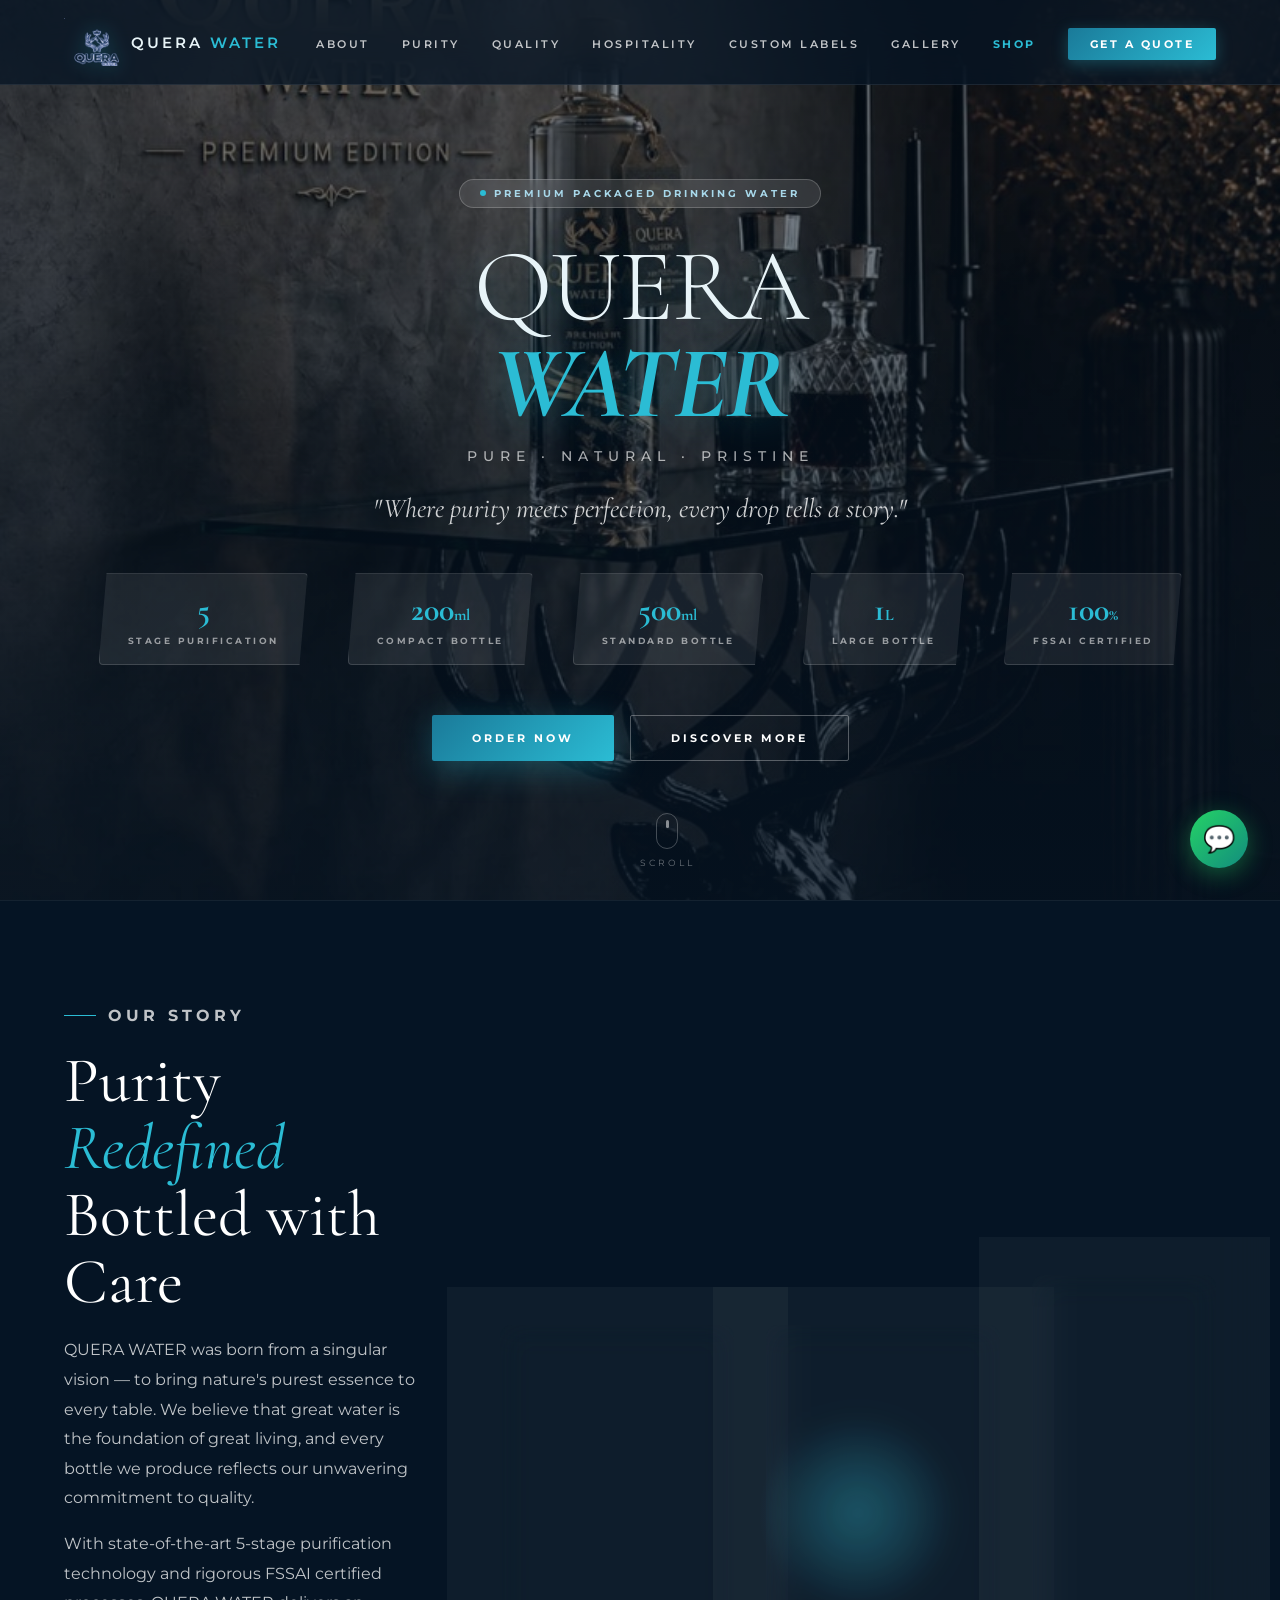
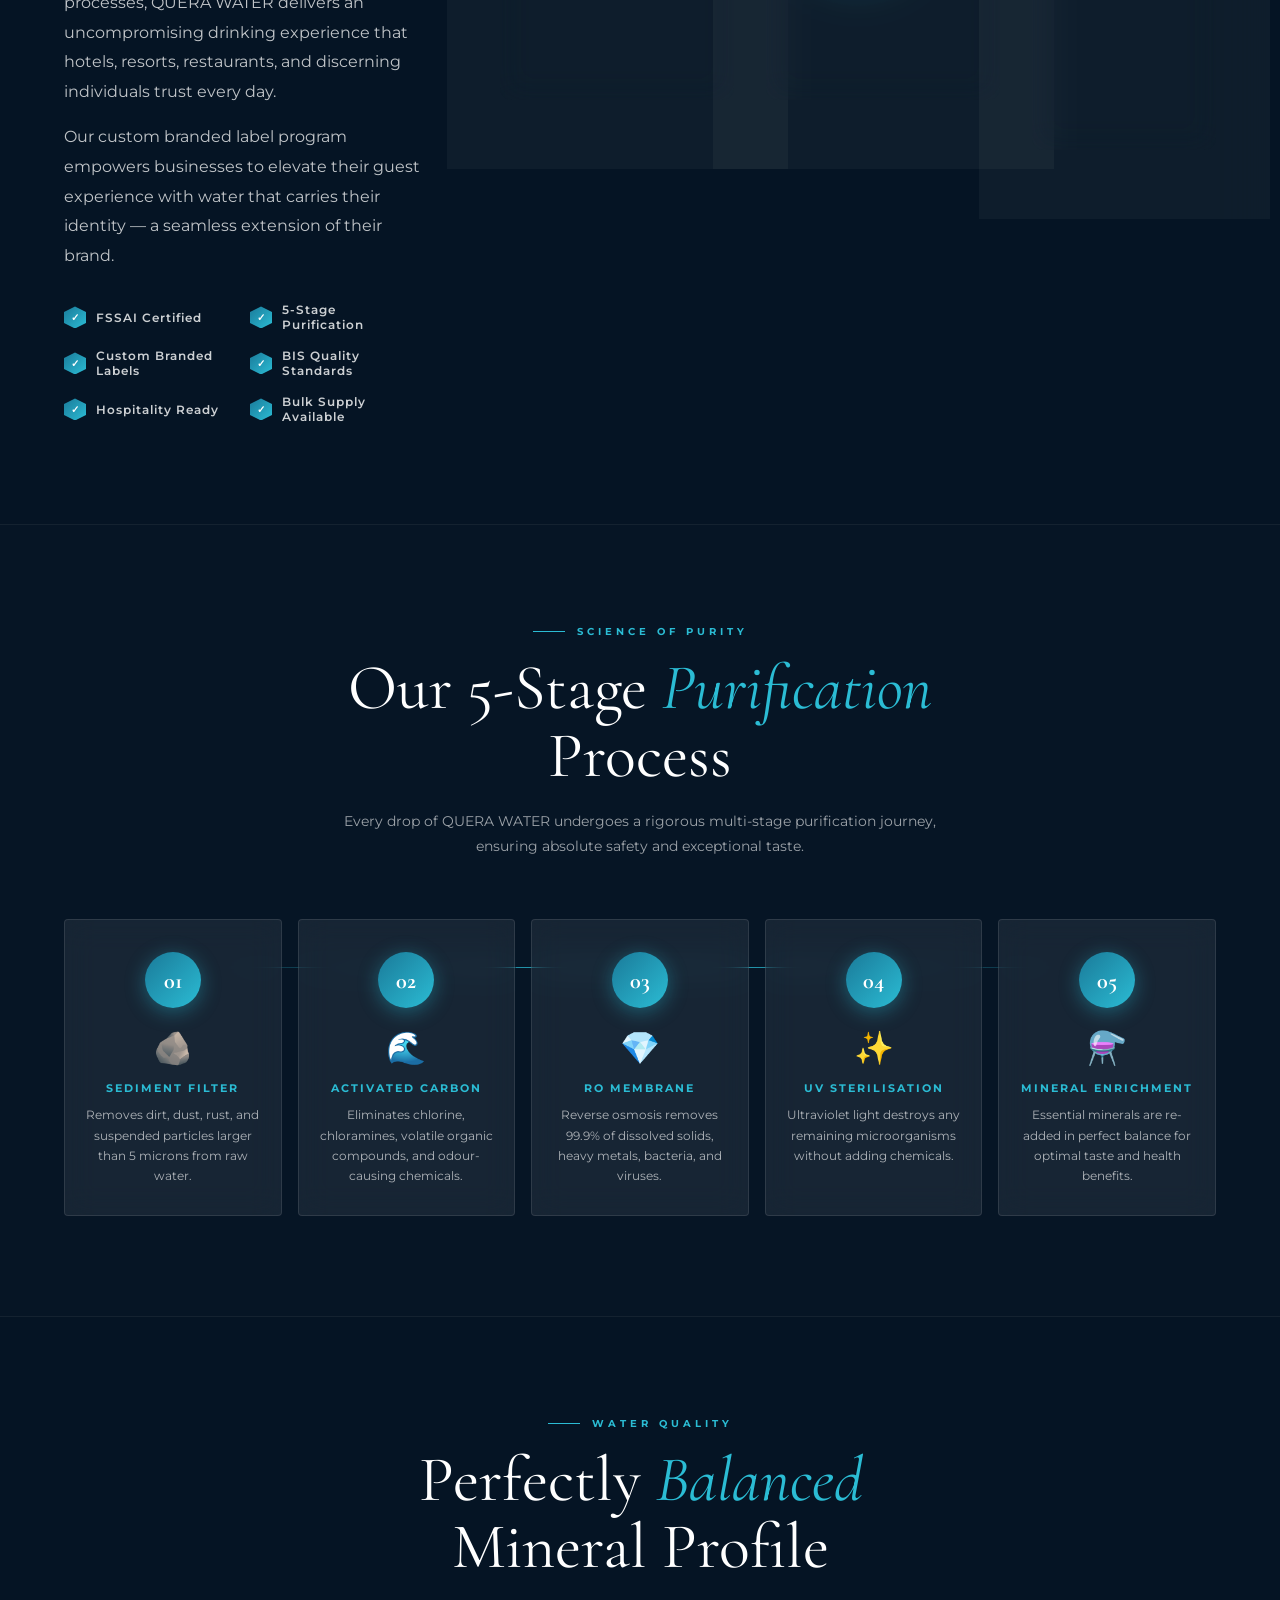
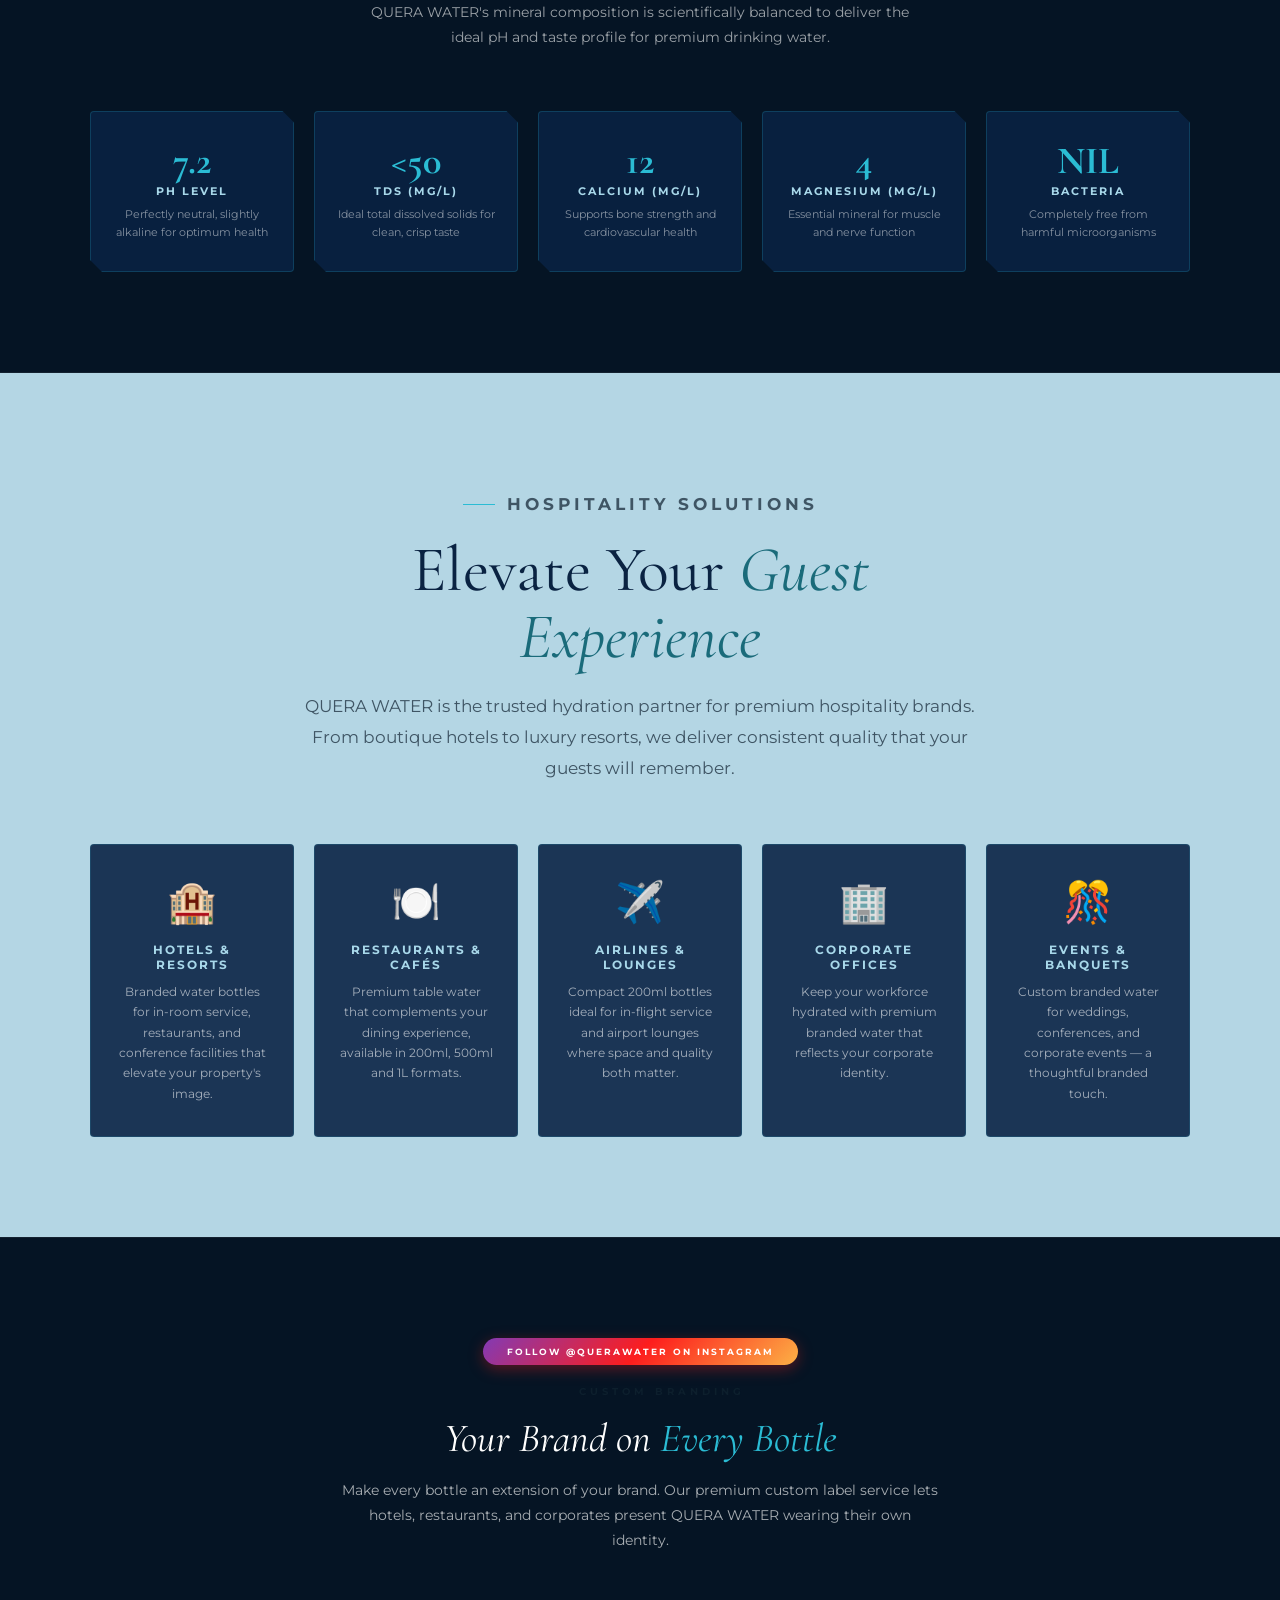
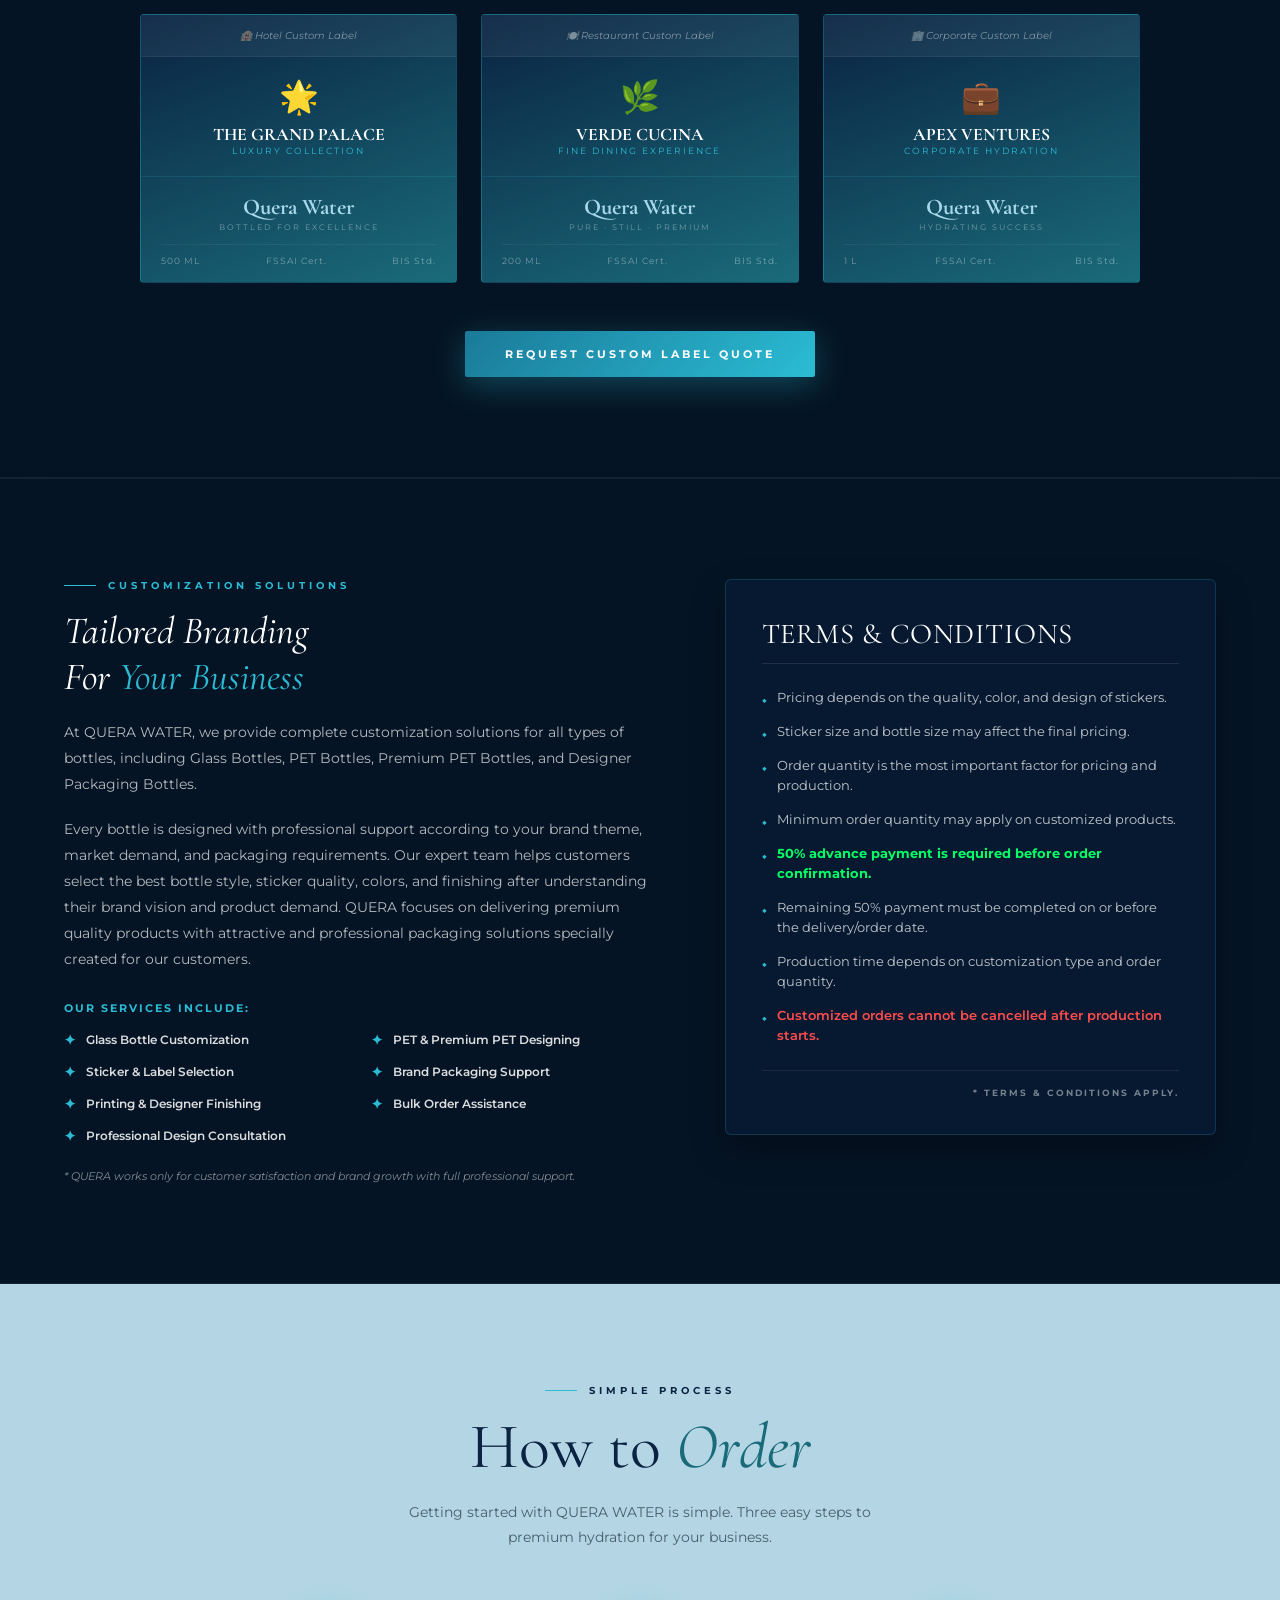
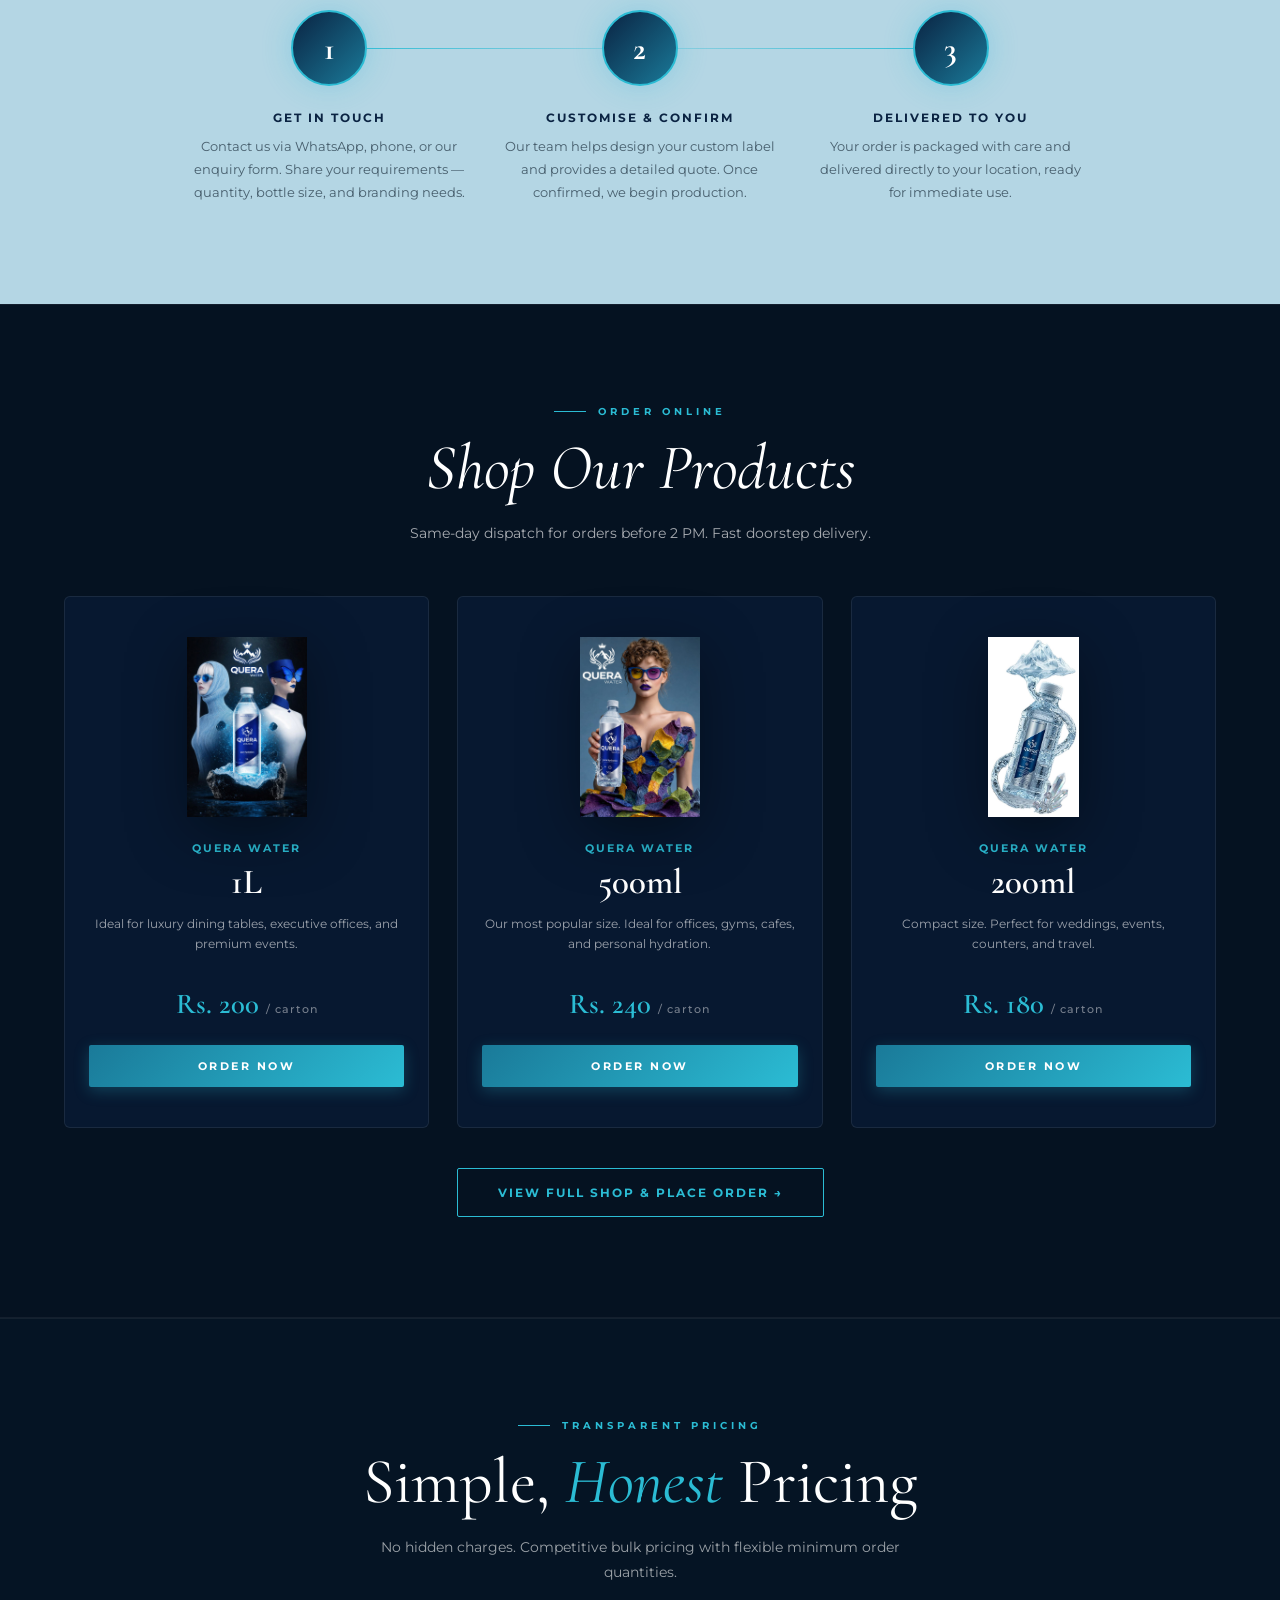
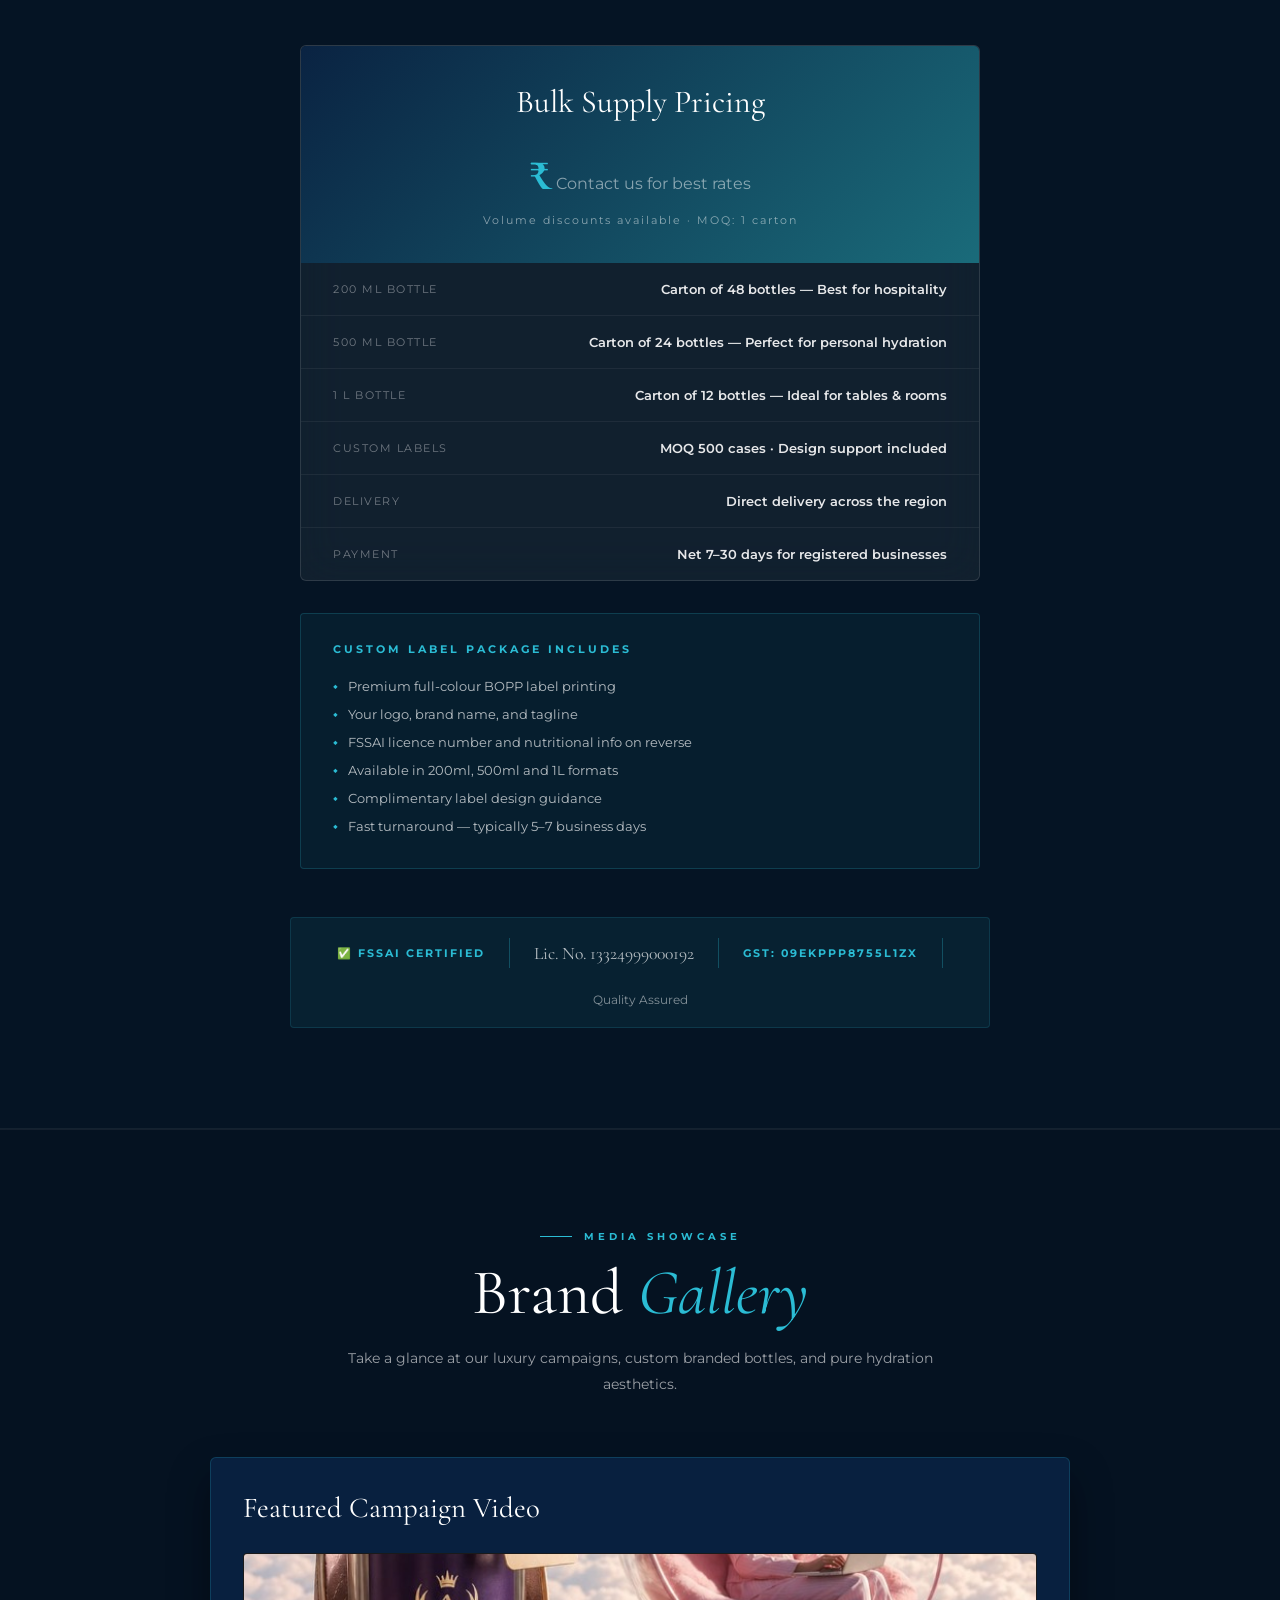
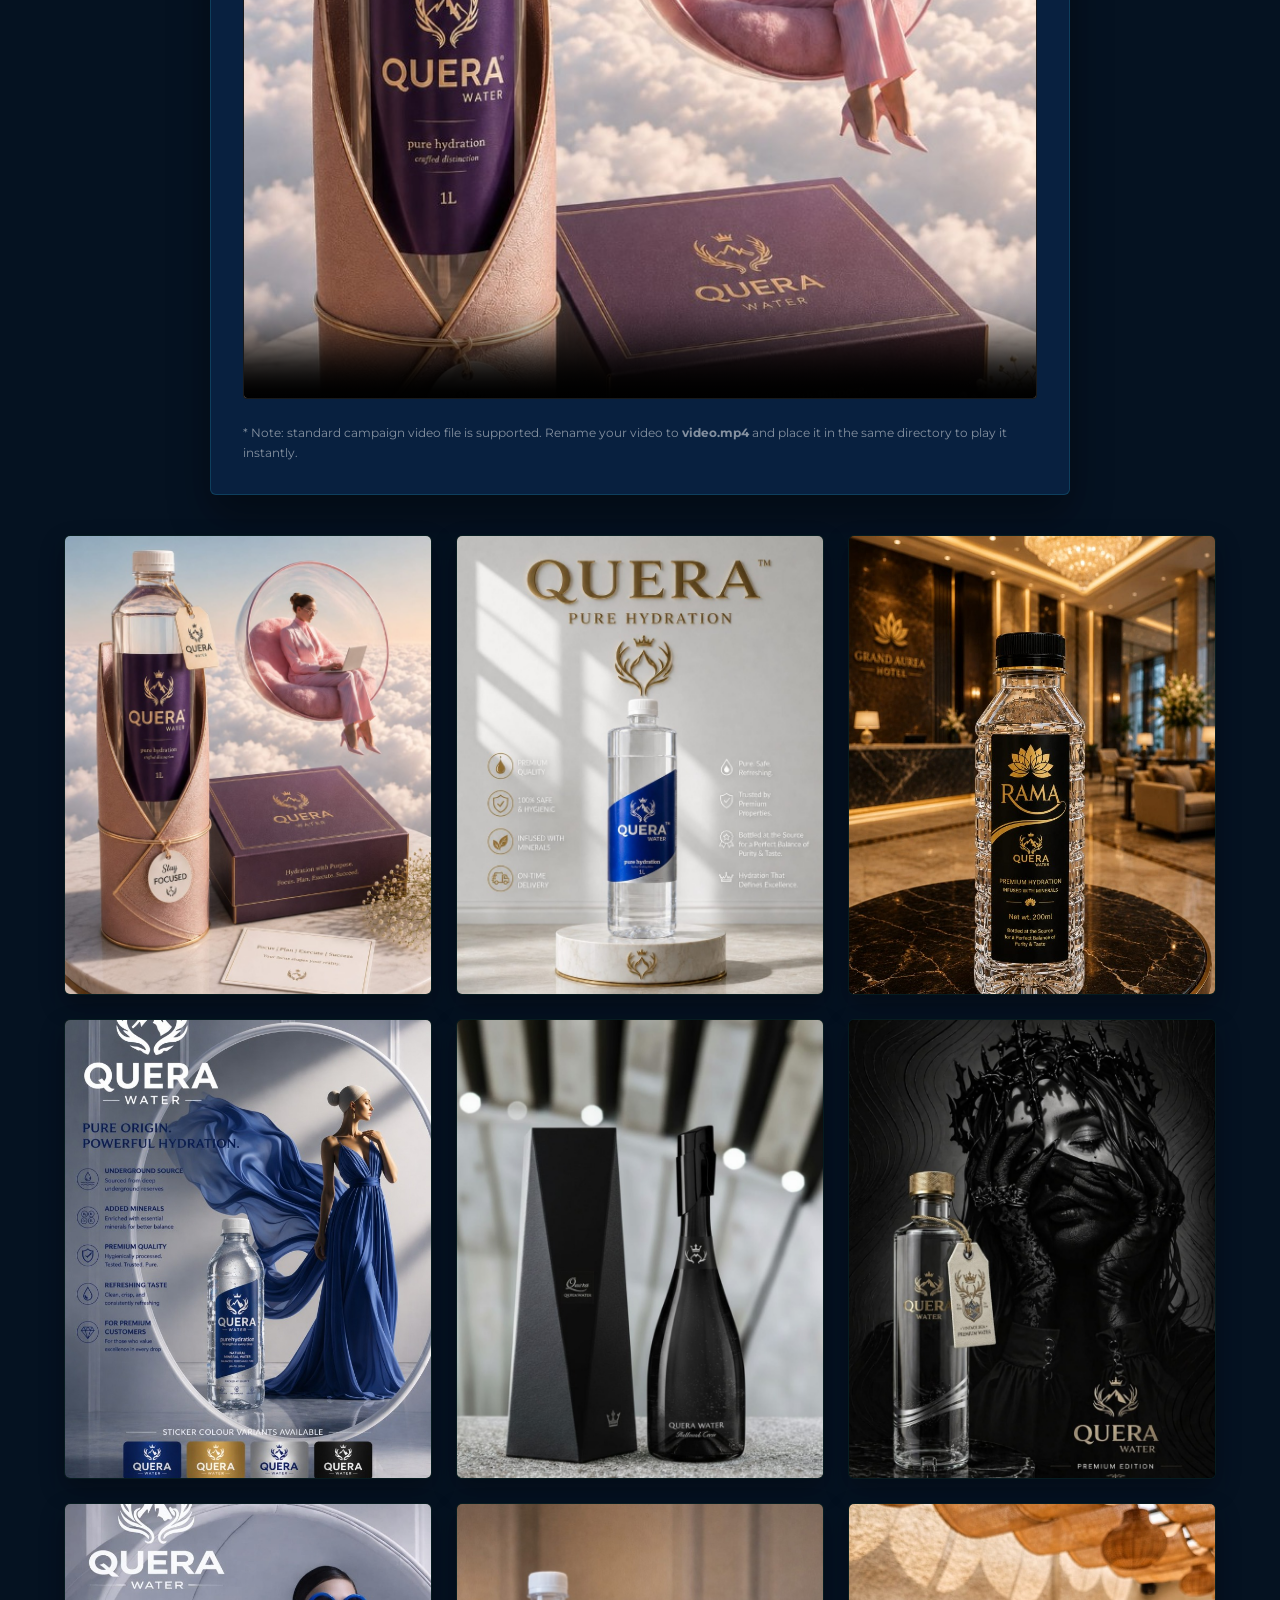
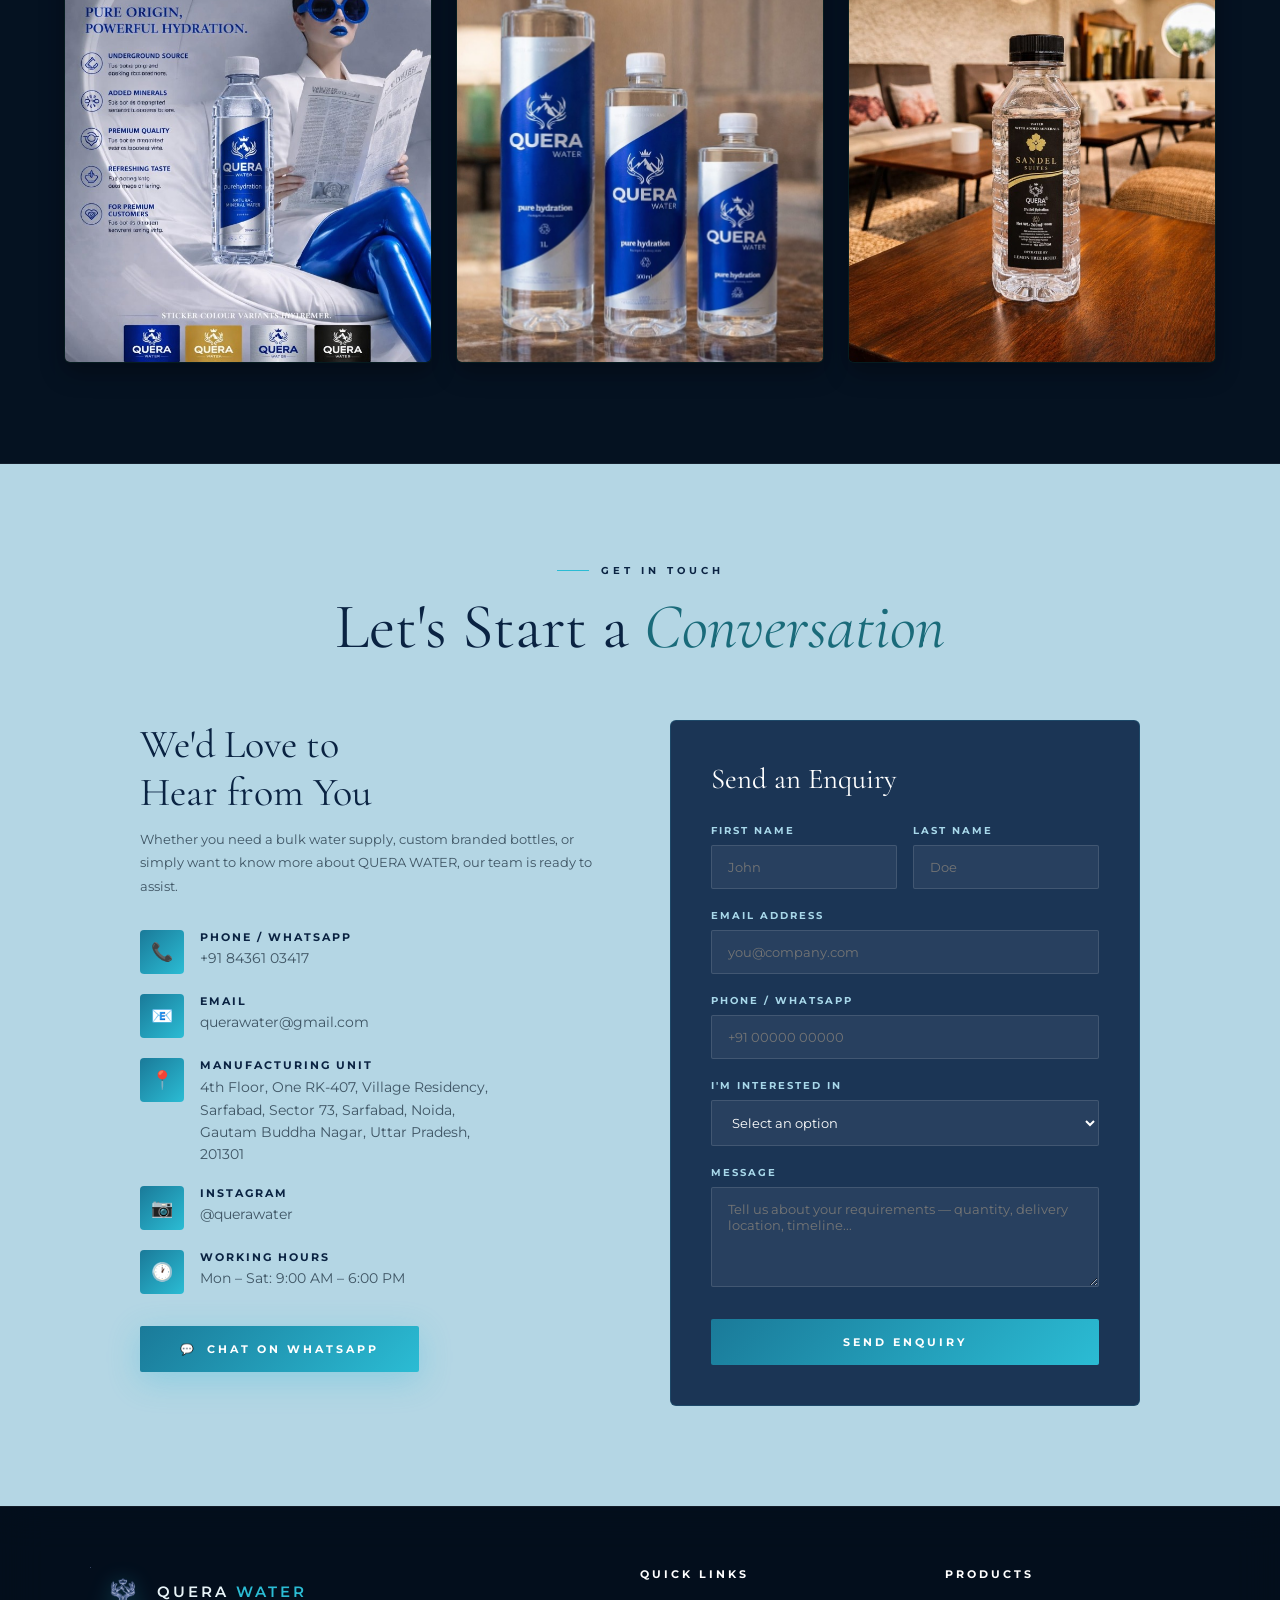
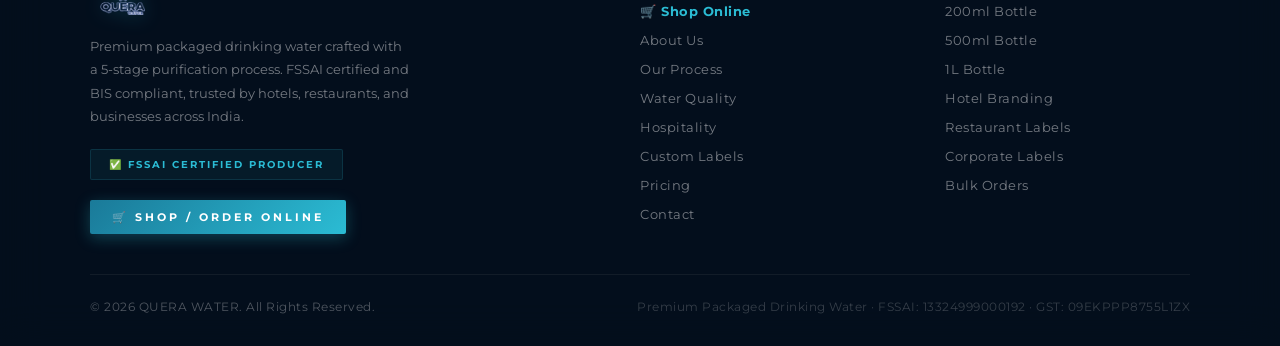
==== index.html @ 7245c4fd "Upgrade: Added Shop menu and footer links, typeable cart quantities, and PWA integration" ====
<!DOCTYPE html>
<html lang="en">
<head>
  <meta charset="UTF-8">
  <meta name="viewport" content="width=device-width, initial-scale=1.0">
  <title>QUERA WATER — Premium Packaged Drinking Water</title>
  <meta name="description" content="QUERA WATER is a premium packaged drinking water brand. FSSAI certified, 5-stage purified water in 200ml, 500ml & 1L bottles. Custom branded labels for hotels, resorts & restaurants.">
  <meta name="keywords" content="packaged drinking water, premium water, QUERA WATER, custom branded water bottles, hospitality water supply, FSSAI certified water, hotel water bottles, purified drinking water India">
  <meta name="author" content="QUERA WATER">
  <meta name="robots" content="index, follow">
  <meta name="theme-color" content="#0a2342">
  <meta property="og:type" content="website">
  <meta property="og:title" content="QUERA WATER — Premium Packaged Drinking Water">
  <meta property="og:description" content="Premium FSSAI certified packaged drinking water with custom branding for hotels, resorts & restaurants.">
  <meta property="og:site_name" content="QUERA WATER">
  <link rel="manifest" href="manifest.json">
  <link href="https://fonts.googleapis.com/css2?family=Cormorant+Garamond:ital,wght@0,300;0,400;0,600;0,700;1,300;1,400&family=Montserrat:wght@200;300;400;500;600;700;800&display=swap" rel="stylesheet">
  <style>
    :root {
      --ice-white: #e8f4f8;
      --glacier-blue: #a8d8ea;
      --deep-water: #0a2342;
      --mountain-teal: #1a6b7a;
      --sky-light: #c9e8f0;
      --dark-navy: #061525;
      --teal-accent: #2bbcd4;
      --gold-accent: #c9a84c;
      --text-dark: #0d1f2d;
    }
    * { margin: 0; padding: 0; box-sizing: border-box; }
    html { scroll-behavior: smooth; }
    body { font-family: 'Montserrat', sans-serif; background: var(--dark-navy); color: var(--text-dark); overflow-x: hidden; }

    /* ─── SCENE BACKGROUND ─── */
    .scene { position: fixed; inset: 0; z-index: 0; overflow: hidden; background: url('background.jpg') no-repeat center center; background-size: cover; }
    .scene * { display: none !important; }
    .overlay { position: fixed; inset: 0; z-index: 1; background: linear-gradient(180deg, rgba(6, 21, 37, 0.45) 0%, rgba(6, 21, 37, 0.8) 100%); pointer-events: none; }

    /* ─── CONTENT ─── */
    .content { position:relative;z-index:10; }

    /* NAV */
    nav {
      position:fixed;top:0;left:0;right:0;z-index:100;
      padding:18px 5%;display:flex;align-items:center;justify-content:space-between;
      background:rgba(6,21,37,.75);backdrop-filter:blur(20px);
      border-bottom:1px solid rgba(255,255,255,.08);transition:all .4s;
    }
    nav.scrolled { padding:12px 5%;background:rgba(6,21,37,.92); }
    .nav-logo { display:flex;align-items:center;gap:12px;text-decoration:none; }
    .logo-img {
      height: 48px;
      width: auto;
      filter: drop-shadow(0 0 10px rgba(43, 188, 212, 0.45));
      transition: all 0.4s ease;
    }
    .logo-img:hover {
      transform: scale(1.08) rotate(3deg);
    }
    .nav-text { font-weight:600;font-size:15px;letter-spacing:3px;color:var(--ice-white); }
    .nav-text span { color:var(--teal-accent); }
    .nav-links { display:flex;gap:32px;list-style:none; }
    .nav-links a {
      text-decoration:none;font-size:11px;font-weight:600;letter-spacing:2.5px;
      color:rgba(255,255,255,.75);text-transform:uppercase;transition:color .3s;position:relative;
    }
    .nav-links a::after { content:'';position:absolute;bottom:-4px;left:0;right:0;height:1px;background:var(--teal-accent);transform:scaleX(0);transition:transform .3s; }
    .nav-links a:hover { color:var(--glacier-blue); }
    .nav-links a:hover::after { transform:scaleX(1); }
    .nav-cta {
      background:linear-gradient(135deg,#1a7a99,#2bbcd4);color:white !important;
      padding:9px 22px;border-radius:2px;font-size:11px !important;font-weight:700 !important;
      letter-spacing:2.5px !important;text-transform:uppercase !important;
      box-shadow:0 4px 16px rgba(43,188,212,.3);transition:all .3s !important;
    }
    .nav-cta:hover { transform:translateY(-1px) !important;box-shadow:0 8px 24px rgba(43,188,212,.5) !important; }
    .nav-cta::after { display:none !important; }
    .hamburger { display:none;flex-direction:column;gap:5px;cursor:pointer;background:none;border:none;padding:4px;z-index:101; }
    .hamburger span { display:block;width:24px;height:2px;background:white;border-radius:2px;transition:all 0.3s ease;transform-origin: center; }
    .hamburger.active span:nth-child(1) { transform: rotate(45deg) translate(5px, 5px); }
    .hamburger.active span:nth-child(2) { opacity: 0; }
    .hamburger.active span:nth-child(3) { transform: rotate(-45deg) translate(5px, -5px); }

    /* HERO */
    .hero {
      min-height:100vh;display:flex;align-items:center;justify-content:center;
      flex-direction:column;text-align:center;padding:120px 5% 80px;position:relative;
    }
    .hero-badge {
      display:inline-flex;align-items:center;gap:8px;
      background:rgba(255,255,255,.1);border:1px solid rgba(255,255,255,.2);
      backdrop-filter:blur(10px);padding:7px 20px;border-radius:50px;
      font-size:10px;font-weight:700;letter-spacing:3px;color:var(--glacier-blue);
      text-transform:uppercase;margin-bottom:30px;animation:fU .8s ease both;
    }
    .dot { width:6px;height:6px;border-radius:50%;background:var(--teal-accent);animation:blink 2s infinite; }
    @keyframes blink { 0%,100%{opacity:1} 50%{opacity:.3} }
    .hero-title {
      font-family:'Cormorant Garamond',serif;font-size:clamp(2.4rem,8vw,8rem);
      font-weight:300;color:var(--ice-white);line-height:.95;letter-spacing:-2px;
      animation:fU .9s ease .1s both;text-shadow:0 4px 40px rgba(43,188,212,.3);
    }
    .hero-title strong { display:block;font-weight:700;font-style:italic;color:var(--teal-accent); }
    .hero-sub {
      font-size:clamp(.65rem,1.5vw,.85rem);font-weight:500;letter-spacing:6px;
      text-transform:uppercase;color:rgba(255,255,255,.65);margin-top:16px;animation:fU .9s ease .2s both;
    }
    .hero-tagline {
      font-family:'Cormorant Garamond',serif;font-size:clamp(1.1rem,2.5vw,1.7rem);
      font-style:italic;color:rgba(255,255,255,.8);margin:28px 0 48px;animation:fU .9s ease .3s both;
    }
    .hero-stats { display:flex;gap:40px;justify-content:center;flex-wrap:wrap;margin-bottom:50px;animation:fU .9s ease .4s both; }
    .stat-pill {
      background:rgba(255,255,255,.08);border:1px solid rgba(255,255,255,.15);
      backdrop-filter:blur(15px);padding:16px 28px;border-radius:4px;text-align:center;
      clip-path:polygon(8px 0%,100% 0%,calc(100% - 8px) 100%,0% 100%);
    }
    .stat-pill .val { font-family:'Cormorant Garamond',serif;font-size:2rem;font-weight:700;color:var(--teal-accent);display:block; }
    .stat-pill .lbl { font-size:9px;font-weight:700;letter-spacing:2.5px;color:rgba(255,255,255,.55);text-transform:uppercase; }
    .hero-btns { display:flex;gap:16px;justify-content:center;flex-wrap:wrap;animation:fU .9s ease .5s both; }
    .btn-primary {
      background:linear-gradient(135deg,#1a7a99,#2bbcd4);color:white;
      padding:16px 40px;border:none;cursor:pointer;font-family:'Montserrat',sans-serif;
      font-size:11px;font-weight:700;letter-spacing:3px;text-transform:uppercase;
      text-decoration:none;border-radius:2px;transition:all .3s;display:inline-block;
      box-shadow:0 8px 32px rgba(43,188,212,.3);
    }
    .btn-primary:hover { transform:translateY(-3px);box-shadow:0 16px 40px rgba(43,188,212,.5); }
    .btn-ghost {
      background:transparent;color:white;padding:15px 40px;
      border:1px solid rgba(255,255,255,.3);cursor:pointer;font-family:'Montserrat',sans-serif;
      font-size:11px;font-weight:700;letter-spacing:3px;text-transform:uppercase;
      text-decoration:none;border-radius:2px;transition:all .3s;display:inline-block;backdrop-filter:blur(10px);
    }
    .btn-ghost:hover { background:rgba(255,255,255,.1);border-color:var(--teal-accent);color:var(--glacier-blue); }
    .hero-scroll {
      position:absolute;bottom:32px;left:50%;transform:translateX(-50%);
      display:flex;flex-direction:column;align-items:center;gap:8px;
      color:rgba(255,255,255,.4);font-size:9px;letter-spacing:3px;text-transform:uppercase;animation:fU 1s ease .7s both;
    }
    .scroll-mouse { width:22px;height:36px;border:1px solid rgba(255,255,255,.25);border-radius:11px;display:flex;justify-content:center;padding-top:6px; }
    .scroll-dot { width:3px;height:8px;background:rgba(255,255,255,.5);border-radius:2px;animation:sdot 2s ease-in-out infinite; }
    @keyframes sdot { 0%{transform:translateY(0);opacity:1} 100%{transform:translateY(10px);opacity:0} }
    @keyframes fU { from{opacity:0;transform:translateY(30px)} to{opacity:1;transform:translateY(0)} }

    /* SECTIONS */
    section { padding:100px 5%;position:relative; }
    .sg { background:rgba(6,21,37,.72);backdrop-filter:blur(30px);border-top:1px solid rgba(255,255,255,.06);border-bottom:1px solid rgba(255,255,255,.06); }
    .sl { background:rgba(200,235,250,.9);backdrop-filter:blur(20px); }
    .sec-label { font-size:10px;font-weight:700;letter-spacing:4px;text-transform:uppercase;color:var(--teal-accent);margin-bottom:16px;display:flex;align-items:center;gap:12px; }
    .sec-label::before { content:'';width:32px;height:1px;background:var(--teal-accent); }
    .sec-title { font-family:'Cormorant Garamond',serif;font-size:clamp(2.5rem,5vw,4.5rem);font-weight:400;line-height:1.05;margin-bottom:20px; }
    .lt { color:white; }
    .dt { color:var(--deep-water); }
    .reveal { opacity:0;transform:translateY(40px);transition:opacity .8s ease,transform .8s ease; }
    .reveal.visible { opacity:1;transform:translateY(0); }
    .d1{transition-delay:.1s} .d2{transition-delay:.2s} .d3{transition-delay:.3s} .d4{transition-delay:.4s} .d5{transition-delay:.5s}

    /* ABOUT */
    .about-grid { display:grid;grid-template-columns:1fr 1fr;gap:80px;align-items:center;max-width:1200px;margin:0 auto; }
    .about-text p { font-size:1rem;line-height:1.85;color:rgba(255,255,255,.75);margin-bottom:16px; }
    .about-feats { display:grid;grid-template-columns:1fr 1fr;gap:16px;margin-top:32px; }
    .feat { display:flex;align-items:center;gap:10px;color:rgba(255,255,255,.8);font-size:12px;font-weight:600;letter-spacing:1px; }
    .feat .ck { width:22px;height:22px;background:linear-gradient(135deg,#1a7a99,#2bbcd4);clip-path:polygon(50% 0%,100% 25%,100% 75%,50% 100%,0% 75%,0% 25%);display:flex;align-items:center;justify-content:center;font-size:10px;color:white;flex-shrink:0; }

    /* BOTTLE SHOWCASE */
    .bottle-showcase { display:flex;justify-content:center;align-items:center;gap:32px;position:relative;height:auto;padding:20px 0; }
    .bottle-glow { position:absolute;width:200px;height:200px;background:radial-gradient(circle,rgba(43,188,212,.3),transparent 70%);border-radius:50%;animation:gP 3s ease-in-out infinite;left:50%;transform:translateX(-50%); }
    @keyframes gP { 0%,100%{transform:translateX(-50%) scale(1);opacity:.6} 50%{transform:translateX(-50%) scale(1.2);opacity:1} }
    .bottle-img-wrap {
      position:relative;z-index:2;
      display:flex;flex-direction:column;align-items:center;
      animation:bF 4s ease-in-out infinite;
      background: rgba(255, 255, 255, 0.04);
      border: 1px solid rgba(255, 255, 255, 0.1);
      border-radius: 12px;
      padding: 16px;
      backdrop-filter: blur(15px);
      box-shadow: 0 15px 35px rgba(0, 0, 0, 0.35);
      transition: all 0.3s ease;
    }
    .bottle-img-wrap:hover {
      transform: translateY(-8px);
      border-color: var(--teal-accent);
      box-shadow: 0 25px 50px rgba(43, 188, 212, 0.25);
    }
    .bottle-img-wrap:nth-child(3) { animation-delay:-2s; }
    @keyframes bF { 0%,100%{transform:translateY(0)} 50%{transform:translateY(-12px)} }
    .bottle-img-wrap img {
      display:block;
      width:200px;
      height:300px;
      object-fit:cover;
      border-radius:8px;
      box-shadow: 0 8px 16px rgba(0,0,0,0.3);
    }
    .bottle-size-tag { margin-top:14px;background:rgba(43,188,212,.15);border:1px solid rgba(43,188,212,.3);padding:6px 16px;border-radius:2px;font-size:10px;font-weight:700;letter-spacing:2px;color:var(--glacier-blue);text-transform:uppercase; }

    /* PURIFICATION */
    .pur-steps { display:grid;grid-template-columns:repeat(5,1fr);gap:16px;max-width:1200px;margin:60px auto 0;position:relative; }
    .pur-steps::before { content:'';position:absolute;top:48px;left:10%;right:10%;height:1px;background:linear-gradient(90deg,transparent,var(--teal-accent),transparent);z-index:0; }
    .step-card { position:relative;z-index:1;background:rgba(255,255,255,.07);border:1px solid rgba(255,255,255,.1);backdrop-filter:blur(15px);border-radius:4px;padding:32px 20px 28px;text-align:center;transition:all .4s; }
    .step-card:hover { background:rgba(43,188,212,.1);border-color:rgba(43,188,212,.4);transform:translateY(-8px);box-shadow:0 20px 40px rgba(43,188,212,.15); }
    .step-num { width:56px;height:56px;border-radius:50%;background:linear-gradient(135deg,#1a7a99,#2bbcd4);color:white;font-family:'Cormorant Garamond',serif;font-size:1.4rem;font-weight:700;display:flex;align-items:center;justify-content:center;margin:0 auto 20px;box-shadow:0 4px 20px rgba(43,188,212,.4); }
    .step-icon { font-size:2rem;margin-bottom:14px; }
    .step-name { font-size:11px;font-weight:700;letter-spacing:2px;text-transform:uppercase;color:var(--teal-accent);margin-bottom:10px; }
    .step-desc { font-size:12px;line-height:1.7;color:rgba(255,255,255,.65); }

    /* MINERALS */
    .min-grid { display:grid;grid-template-columns:repeat(auto-fit,minmax(180px,1fr));gap:20px;max-width:1100px;margin:60px auto 0; }
    .min-card { background:rgba(10,36,70,.85);border:1px solid rgba(43,188,212,.2);border-radius:4px;padding:30px 20px;text-align:center;transition:all .4s;clip-path:polygon(0 0,calc(100% - 12px) 0,100% 12px,100% 100%,12px 100%,0 calc(100% - 12px)); }
    .min-card:hover { border-color:var(--teal-accent);background:rgba(43,188,212,.1);transform:translateY(-4px); }
    .min-val { font-family:'Cormorant Garamond',serif;font-size:2.4rem;font-weight:700;color:var(--teal-accent);display:block;line-height:1;margin-bottom:4px; }
    .min-param { font-size:11px;font-weight:700;letter-spacing:2px;text-transform:uppercase;color:var(--glacier-blue);margin-bottom:8px;display:block; }
    .min-desc { font-size:11px;color:rgba(255,255,255,.5);line-height:1.6; }

    /* HOSPITALITY */
    .hosp-intro { max-width:700px;margin:0 auto 60px;text-align:center; }
    .hosp-intro p { font-size:1.05rem;line-height:1.85;color:rgba(13,31,45,.7);margin-top:16px; }
    .hosp-cards { display:grid;grid-template-columns:repeat(auto-fit,minmax(200px,1fr));gap:20px;max-width:1100px;margin:0 auto; }
    .hosp-card { background:rgba(10,36,70,.9);border:1px solid rgba(43,188,212,.15);border-radius:4px;padding:32px 24px;text-align:center;transition:all .4s; }
    .hosp-card:hover { border-color:var(--teal-accent);transform:translateY(-6px);box-shadow:0 16px 40px rgba(43,188,212,.2); }
    .hosp-icon { font-size:2.5rem;margin-bottom:16px;display:block; }
    .hosp-title { font-size:12px;font-weight:700;letter-spacing:2px;text-transform:uppercase;color:var(--glacier-blue);margin-bottom:10px; }
    .hosp-desc { font-size:12px;line-height:1.7;color:rgba(255,255,255,.6); }

    /* CUSTOM LABELS */
    .labels-grid { display:grid;grid-template-columns:repeat(3,1fr);gap:24px;max-width:1000px;margin:60px auto 0; }
    .lbl-mock { background:linear-gradient(160deg,#0a2342,#1a6b7a);border:1px solid rgba(43,188,212,.2);border-radius:4px;overflow:hidden;transition:transform .4s,box-shadow .4s; }
    .lbl-mock:hover { transform:translateY(-8px) rotateY(-5deg);box-shadow:20px 20px 50px rgba(0,0,0,.4); }
    .lbl-top { background:rgba(255,255,255,.05);padding:14px;text-align:center;font-size:10px;font-style:italic;color:rgba(255,255,255,.45);border-bottom:1px solid rgba(255,255,255,.06); }
    .lbl-brand { padding:20px;text-align:center; }
    .lbl-brand .bi { font-size:2rem;margin-bottom:8px;display:block; }
    .lbl-brand .bn { font-family:'Cormorant Garamond',serif;font-size:1.1rem;color:white;font-weight:700; }
    .lbl-brand .bs { font-size:9px;letter-spacing:2px;text-transform:uppercase;color:var(--teal-accent); }
    .lbl-quera { padding:16px 20px;border-top:1px solid rgba(43,188,212,.15); }
    .lbl-qname { font-family:'Cormorant Garamond',serif;font-size:1.4rem;font-weight:700;color:var(--glacier-blue);text-align:center; }
    .lbl-qsub { font-size:8px;letter-spacing:2px;text-align:center;color:rgba(255,255,255,.4);text-transform:uppercase;margin-top:2px; }
    .lbl-details { display:flex;justify-content:space-between;margin-top:12px;padding-top:10px;border-top:1px solid rgba(255,255,255,.06); }
    .lbl-details span { font-size:9px;color:rgba(255,255,255,.4);letter-spacing:1px; }

    /* HOW TO ORDER */
    .how-steps { display:grid;grid-template-columns:repeat(3,1fr);gap:32px;max-width:900px;margin:60px auto 0;position:relative; }
    .how-steps::before { content:'';position:absolute;top:38px;left:16%;right:16%;height:1px;background:linear-gradient(90deg,var(--teal-accent),rgba(43,188,212,.2),var(--teal-accent)); }
    .how-step { text-align:center; }
    .how-num { width:76px;height:76px;background:linear-gradient(135deg,#0a2342,#1a7a99);border:2px solid var(--teal-accent);border-radius:50%;color:white;font-family:'Cormorant Garamond',serif;font-size:2rem;font-weight:700;display:flex;align-items:center;justify-content:center;margin:0 auto 24px;box-shadow:0 0 30px rgba(43,188,212,.3); }
    .how-title { font-size:12px;font-weight:700;letter-spacing:2px;text-transform:uppercase;color:var(--deep-water);margin-bottom:10px; }
    .how-desc { font-size:13px;line-height:1.75;color:rgba(13,31,45,.65); }

    /* PRICING */
    .pricing-card { max-width:680px;margin:0 auto;background:rgba(255,255,255,.05);border:1px solid rgba(255,255,255,.12);backdrop-filter:blur(20px);border-radius:6px;overflow:hidden; }
    .pricing-hdr { background:linear-gradient(135deg,#0a2342,#1a6b7a);padding:36px 40px;text-align:center; }
    .pricing-hdr h3 { font-family:'Cormorant Garamond',serif;font-size:2rem;color:white;font-weight:400; }
    .price-big { font-family:'Cormorant Garamond',serif;font-size:3.5rem;font-weight:700;color:var(--teal-accent); }
    .price-sub { font-size:11px;color:rgba(255,255,255,.5);letter-spacing:2px; }
    .pricing-tbl { width:100%;border-collapse:collapse; }
    .pricing-tbl tr { border-bottom:1px solid rgba(255,255,255,.06); }
    .pricing-tbl tr:last-child { border-bottom:none; }
    .pricing-tbl td { padding:18px 32px;font-size:13px;color:rgba(255,255,255,.7); }
    .pricing-tbl td:first-child { color:rgba(255,255,255,.4);font-size:11px;letter-spacing:1.5px;text-transform:uppercase; }
    .pricing-tbl td:last-child { font-weight:600;color:rgba(255,255,255,.9);text-align:right; }
    .cust-box { max-width:680px;margin:32px auto 0;background:rgba(43,188,212,.06);border:1px solid rgba(43,188,212,.2);border-radius:4px;padding:28px 32px; }
    .cust-box h4 { font-size:11px;font-weight:700;letter-spacing:3px;text-transform:uppercase;color:var(--teal-accent);margin-bottom:16px; }
    .cust-box li { font-size:13px;color:rgba(255,255,255,.7);padding:6px 0;display:flex;align-items:flex-start;gap:10px;list-style:none; }
    .cust-box li::before { content:'◆';color:var(--teal-accent);font-size:8px;margin-top:3px;flex-shrink:0; }

    /* FSSAI */
    .fssai-strip { background:rgba(43,188,212,.08);border:1px solid rgba(43,188,212,.15);border-radius:4px;padding:20px 32px;display:flex;align-items:center;justify-content:center;gap:24px;max-width:700px;margin:48px auto 0;flex-wrap:wrap;text-align:center; }
    .cert-badge { font-size:11px;font-weight:700;letter-spacing:2px;text-transform:uppercase;color:var(--teal-accent); }
    .divider { width:1px;height:30px;background:rgba(43,188,212,.3); }
    .cert-num { font-family:'Cormorant Garamond',serif;font-size:1.1rem;color:rgba(255,255,255,.7); }

    /* CONTACT */
    .contact-grid { display:grid;grid-template-columns:1fr 1fr;gap:60px;max-width:1000px;margin:0 auto;align-items:start; }
    .c-info h3 { font-family:'Cormorant Garamond',serif;font-size:2.5rem;color:var(--deep-water);margin-bottom:12px;font-weight:400; }
    .c-info p { font-size:13px;line-height:1.8;color:rgba(13,31,45,.7); }
    .c-items { margin-top:32px;display:flex;flex-direction:column;gap:20px; }
    .c-item { display:flex;align-items:flex-start;gap:16px; }
    .c-icon { width:44px;height:44px;background:linear-gradient(135deg,#1a7a99,#2bbcd4);border-radius:4px;display:flex;align-items:center;justify-content:center;font-size:18px;flex-shrink:0; }
    .c-item-text strong { display:block;font-size:11px;font-weight:700;letter-spacing:2px;text-transform:uppercase;color:var(--deep-water);margin-bottom:4px; }
    .c-item-text a,.c-item-text span { font-size:14px;color:rgba(13,31,45,.7);text-decoration:none;transition:color .3s; }
    .c-item-text a:hover { color:var(--mountain-teal); }
    .c-form { background:rgba(10,36,70,.9);border:1px solid rgba(43,188,212,.15);border-radius:6px;padding:40px; }
    .c-form h3 { font-family:'Cormorant Garamond',serif;font-size:1.8rem;color:white;margin-bottom:28px;font-weight:400; }
    .form-group { margin-bottom:20px; }
    .form-group label { display:block;font-size:10px;font-weight:700;letter-spacing:2px;text-transform:uppercase;color:var(--glacier-blue);margin-bottom:8px; }
    .form-group input,.form-group select,.form-group textarea { width:100%;padding:13px 16px;background:rgba(255,255,255,.06);border:1px solid rgba(255,255,255,.12);border-radius:2px;color:white;font-family:'Montserrat',sans-serif;font-size:13px;outline:none;transition:border-color .3s; }
    .form-group input:focus,.form-group select:focus,.form-group textarea:focus { border-color:var(--teal-accent); }
    .form-group select option { background:#0a2342;color:white; }
    .form-group textarea { resize:vertical;min-height:100px; }
    .form-row { display:grid;grid-template-columns:1fr 1fr;gap:16px; }
    .btn-submit { width:100%;padding:16px;background:linear-gradient(135deg,#1a7a99,#2bbcd4);border:none;color:white;font-family:'Montserrat',sans-serif;font-size:11px;font-weight:700;letter-spacing:3px;text-transform:uppercase;cursor:pointer;border-radius:2px;transition:all .3s;margin-top:8px; }
    .btn-submit:hover { transform:translateY(-2px);box-shadow:0 12px 32px rgba(43,188,212,.4); }

    /* WHATSAPP */
    .wa-btn { position:fixed;bottom:32px;right:32px;z-index:200;width:58px;height:58px;background:linear-gradient(135deg,#25d366,#128c7e);border-radius:50%;display:flex;align-items:center;justify-content:center;font-size:26px;text-decoration:none;box-shadow:0 6px 24px rgba(37,211,102,.4);animation:waPulse 2.5s ease-in-out infinite;transition:transform .3s; }
    .wa-btn:hover { transform:scale(1.12); }
    @keyframes waPulse { 0%,100%{box-shadow:0 6px 24px rgba(37,211,102,.4),0 0 0 0 rgba(37,211,102,.4)} 50%{box-shadow:0 6px 24px rgba(37,211,102,.5),0 0 0 12px rgba(37,211,102,0)} }

    /* FOOTER */
    footer { background:rgba(4,14,28,.95);backdrop-filter:blur(20px);border-top:1px solid rgba(255,255,255,.06);padding:60px 5% 32px; }
    .footer-grid { display:grid;grid-template-columns:2fr 1fr 1fr;gap:60px;max-width:1100px;margin:0 auto; }
    .footer-brand .fb-logo { display:flex;align-items:center;gap:12px;margin-bottom:20px; }
    .footer-brand p { font-size:13px;line-height:1.8;color:rgba(255,255,255,.45);max-width:320px; }
    .footer-brand .fb-cert { display:inline-block;margin-top:20px;padding:8px 18px;background:rgba(43,188,212,.08);border:1px solid rgba(43,188,212,.15);border-radius:2px;font-size:10px;font-weight:700;letter-spacing:2px;color:var(--teal-accent);text-transform:uppercase; }
    .footer-col h5 { font-size:11px;font-weight:700;letter-spacing:3px;text-transform:uppercase;color:white;margin-bottom:20px; }
    .footer-col ul { list-style:none; }
    .footer-col ul li { margin-bottom:10px; }
    .footer-col ul li a { font-size:13px;color:rgba(255,255,255,.45);text-decoration:none;transition:color .3s;letter-spacing:.5px; }
    .footer-col ul li a:hover { color:var(--teal-accent); }
    .footer-bottom { max-width:1100px;margin:40px auto 0;padding-top:24px;border-top:1px solid rgba(255,255,255,.06);display:flex;align-items:center;justify-content:space-between;flex-wrap:gap; }
    .footer-bottom p { font-size:12px;color:rgba(255,255,255,.3);letter-spacing:.5px; }

    /* RESPONSIVE */
    @media(max-width:900px) {
      .about-grid,.contact-grid,.customization-grid { grid-template-columns:1fr;gap:40px; }
      .pur-steps { grid-template-columns:repeat(2,1fr); }
      .pur-steps::before { display: none !important; }
      .labels-grid { grid-template-columns:1fr 1fr; }
      .footer-grid { grid-template-columns:1fr 1fr; }
      .nav-links { display:none; }
      .hamburger { display:flex; }
      .nav-links.open {
        display: flex;
        flex-direction: column;
        position: fixed;
        top: 0;
        left: 0;
        right: 0;
        height: 100vh;
        background: rgba(6, 21, 37, 0.98);
        padding: 100px 5% 40px;
        gap: 24px;
        align-items: center;
        justify-content: center;
        z-index: 99;
        backdrop-filter: blur(25px);
        transition: all 0.4s ease-in-out;
        animation: fadeInMenu 0.3s ease-out;
      }
      @keyframes fadeInMenu {
        from { opacity: 0; transform: translateY(-10px); }
        to { opacity: 1; transform: translateY(0); }
      }
      .bottle-showcase {
        height: auto;
        flex-direction: column;
        align-items: center;
        gap: 40px;
        padding: 40px 0;
      }
      .bottle-img-wrap {
        animation: none !important;
      }
      .bottle-img-wrap img {
        max-height: 320px;
      }
    }
    @media(max-width:600px) {
      .hero-stats { gap:12px; }
      .stat-pill {
        padding:10px 16px;
        flex: 1 1 40%;
        min-width: 130px;
      }
      .pur-steps { grid-template-columns:1fr; }
      .labels-grid { grid-template-columns:1fr; }
      .how-steps { grid-template-columns:1fr;gap:40px; }
      .how-steps::before { display:none; }
      .footer-grid { grid-template-columns:1fr; }
      .form-row { grid-template-columns:1fr; }
      .hero-btns { flex-direction:column;align-items:center; }
      .hosp-cards { grid-template-columns:1fr; gap: 20px; }
    }

    /* ─── GALLERY SECTION ─── */
    .gallery-grid {
      display: flex;
      flex-direction: column;
      gap: 40px;
      max-width: 1200px;
      margin: 60px auto 0;
      width: 100%;
    }
    .video-card {
      background: rgba(10, 36, 70, 0.85);
      border: 1px solid rgba(43, 188, 212, 0.2);
      border-radius: 6px;
      padding: 32px;
      display: flex;
      flex-direction: column;
      gap: 20px;
      box-shadow: 0 20px 40px rgba(0, 0, 0, 0.4);
      max-width: 860px;
      margin: 0 auto;
      width: 100%;
    }
    .video-wrapper {
      position: relative;
      width: 100%;
      border-radius: 4px;
      overflow: hidden;
      aspect-ratio: 16/9;
      background: #000;
      border: 1px solid rgba(255, 255, 255, 0.1);
    }
    .video-wrapper video {
      width: 100%;
      height: 100%;
      object-fit: cover;
    }
    .photos-subgrid {
      display: grid;
      grid-template-columns: repeat(3, 1fr);
      gap: 24px;
      width: 100%;
    }
    .gallery-item {
      position: relative;
      border-radius: 6px;
      overflow: hidden;
      aspect-ratio: 4/5;
      border: 1px solid rgba(43, 188, 212, 0.15);
      box-shadow: 0 10px 24px rgba(0, 0, 0, 0.3);
      cursor: pointer;
      background: #000;
      transition: all 0.4s cubic-bezier(0.165, 0.84, 0.44, 1);
    }
    .gallery-item img {
      width: 100%;
      height: 100%;
      object-fit: cover;
      transition: transform 0.5s ease;
    }
    .gallery-item:hover {
      transform: translateY(-6px);
      border-color: var(--teal-accent);
      box-shadow: 0 20px 40px rgba(43, 188, 212, 0.25);
    }
    .gallery-item:hover img {
      transform: scale(1.08);
    }
    .gallery-item-overlay {
      position: absolute;
      inset: 0;
      background: linear-gradient(180deg, transparent 40%, rgba(6, 21, 37, 0.85) 100%);
      display: flex;
      flex-direction: column;
      justify-content: flex-end;
      padding: 20px;
      opacity: 0;
      transition: opacity 0.3s ease;
    }
    .gallery-item:hover .gallery-item-overlay {
      opacity: 1;
    }
    .gallery-tag {
      font-size: 9px;
      font-weight: 700;
      letter-spacing: 2px;
      text-transform: uppercase;
      color: var(--teal-accent);
      margin-bottom: 4px;
    }
    .gallery-title {
      font-family: 'Cormorant Garamond', serif;
      font-size: 1.3rem;
      color: white;
      font-weight: 600;
      line-height: 1.2;
    }
    
    /* Lightbox Modal */
    .lightbox {
      position: fixed;
      inset: 0;
      background: rgba(4, 14, 28, 0.98);
      z-index: 999;
      display: none;
      align-items: center;
      justify-content: center;
      backdrop-filter: blur(15px);
    }
    .lightbox.active {
      display: flex;
    }
    .lightbox-content {
      position: relative;
      max-width: 90vw;
      max-height: 85vh;
    }
    .lightbox-content img {
      max-width: 100%;
      max-height: 85vh;
      object-fit: contain;
      border-radius: 6px;
      border: 1px solid rgba(255, 255, 255, 0.1);
      box-shadow: 0 30px 60px rgba(0, 0, 0, 0.6);
      animation: zoomIn 0.3s cubic-bezier(0.165, 0.84, 0.44, 1);
    }
    @keyframes zoomIn {
      from { transform: scale(0.95); opacity: 0; }
      to { transform: scale(1); opacity: 1; }
    }
    .lightbox-close {
      position: absolute;
      top: -45px;
      right: 0;
      background: none;
      border: none;
      color: white;
      font-size: 32px;
      cursor: pointer;
      opacity: 0.7;
      transition: opacity 0.3s;
    }
    .lightbox-close:hover {
      opacity: 1;
      color: var(--teal-accent);
    }

    @media(max-width:992px) {
      .photos-subgrid {
        grid-template-columns: repeat(2, 1fr);
      }
    }
    @media(max-width:600px) {
      .video-card {
        padding: 16px;
      }
      .photos-subgrid {
        grid-template-columns: 1fr;
      }
      .gallery-item {
        aspect-ratio: 4/3;
      }
    }

    /* ─── SHOP SECTION ─── */
    .shop-grid {
      display: grid;
      grid-template-columns: repeat(3, 1fr);
      gap: 28px;
      max-width: 1200px;
      margin: 50px auto 0;
    }
    .shop-card {
      background: rgba(10, 36, 70, 0.4);
      border: 1px solid rgba(255, 255, 255, 0.08);
      border-radius: 6px;
      padding: 40px 24px;
      text-align: center;
      display: flex;
      flex-direction: column;
      align-items: center;
      transition: all 0.3s ease;
    }
    .shop-card:hover {
      transform: translateY(-8px);
      border-color: var(--teal-accent);
      background: rgba(10, 36, 70, 0.7);
      box-shadow: 0 20px 40px rgba(43, 188, 212, 0.15);
    }
    .shop-img-wrap {
      height: 180px;
      display: flex;
      align-items: center;
      justify-content: center;
      margin-bottom: 24px;
    }
    .shop-img-wrap img {
      max-height: 100%;
      width: auto;
      object-fit: contain;
      filter: drop-shadow(0 15px 30px rgba(0, 0, 0, 0.4));
      transition: transform 0.4s ease;
    }
    .shop-card:hover .shop-img-wrap img {
      transform: scale(1.06);
    }
    .shop-brand {
      font-size: 11px;
      font-weight: 700;
      letter-spacing: 2px;
      text-transform: uppercase;
      color: var(--teal-accent);
      margin-bottom: 8px;
    }
    .shop-title {
      font-family: 'Cormorant Garamond', serif;
      font-size: 2.2rem;
      color: white;
      font-weight: 600;
      margin-bottom: 12px;
      line-height: 1.1;
    }
    .shop-desc {
      font-size: 12px;
      line-height: 1.7;
      color: rgba(255, 255, 255, 0.6);
      margin-bottom: 24px;
      min-height: 48px;
    }
    .shop-price {
      font-family: 'Cormorant Garamond', serif;
      font-size: 1.8rem;
      font-weight: 600;
      color: var(--teal-accent);
      margin-bottom: 24px;
    }
    .shop-price small {
      font-size: 11px;
      color: rgba(255, 255, 255, 0.45);
      font-family: 'Montserrat', sans-serif;
      letter-spacing: 1px;
      font-weight: 500;
    }
    .shop-btn {
      width: 100%;
      background: linear-gradient(135deg, #1a7a99, #2bbcd4);
      color: white;
      text-align: center;
      padding: 14px 20px;
      border: none;
      border-radius: 2px;
      font-size: 11px;
      font-weight: 700;
      letter-spacing: 2.5px;
      text-transform: uppercase;
      text-decoration: none;
      cursor: pointer;
      box-shadow: 0 4px 15px rgba(43, 188, 212, 0.25);
      transition: all 0.3s ease;
      display: inline-block;
    }
    .shop-btn:hover {
      transform: translateY(-2px);
      box-shadow: 0 8px 25px rgba(43, 188, 212, 0.45);
    }
    .shop-footer-btn {
      border: 1px solid var(--teal-accent);
      color: var(--teal-accent);
      text-transform: uppercase;
      font-size: 12px;
      font-weight: 700;
      letter-spacing: 2px;
      padding: 16px 40px;
      text-decoration: none;
      display: inline-block;
      margin-top: 40px;
      transition: all 0.3s;
      border-radius: 2px;
    }
    .shop-footer-btn:hover {
      background: var(--teal-accent);
      color: white;
      box-shadow: 0 8px 25px rgba(43, 188, 212, 0.3);
      transform: translateY(-2px);
    }

    @media(max-width: 900px) {
      .shop-grid {
        grid-template-columns: 1fr 1fr;
      }
    }
    @media(max-width: 600px) {
      .shop-grid {
        grid-template-columns: 1fr;
      }
    }
  </style>
</head>
<body>

<!-- ═══ ANIMATED SCENE ═══ -->
<div class="scene">
  <div class="sky"></div>
  <div class="sun"></div>
  <div class="cloud c1"></div>
  <div class="cloud c2"></div>
  <div class="cloud c3"></div>

  <!-- Mountains Back -->
  <div class="mtn-back">
    <svg viewBox="0 0 1440 200" preserveAspectRatio="none">
      <path d="M0,200 L0,120 L80,60 L160,110 L260,30 L360,90 L440,20 L540,80 L640,10 L740,70 L840,0 L940,65 L1040,15 L1140,75 L1240,25 L1340,80 L1440,40 L1440,200 Z"
        fill="rgba(100,160,190,0.45)"/>
    </svg>
  </div>

  <!-- Mountains Front -->
  <div class="mtn-front">
    <svg viewBox="0 0 1440 180" preserveAspectRatio="none">
      <path d="M0,180 L0,100 L120,40 L240,90 L360,20 L480,75 L600,5 L720,65 L840,10 L960,70 L1080,18 L1200,72 L1320,30 L1440,80 L1440,180 Z"
        fill="rgba(40,100,130,0.6)"/>
    </svg>
  </div>

  <!-- Trees -->
  <div class="trees">
    <svg viewBox="0 0 1440 90" preserveAspectRatio="none">
      <path d="M0,90 L0,70 L10,70 L10,50 L16,50 L8,35 L14,35 L6,18 L12,18 L4,0 L20,0 L28,18 L22,18 L30,35 L24,35 L32,50 L26,50 L26,70 L36,70 L36,90 Z
               M50,90 L50,75 L58,75 L58,60 L52,60 L60,45 L54,45 L62,30 L56,30 L64,15 L72,15 L80,30 L74,30 L82,45 L76,45 L84,60 L78,60 L78,75 L86,75 L86,90 Z
               M100,90 L100,70 L108,70 L108,50 L102,50 L110,33 L104,33 L112,16 L120,16 L128,33 L122,33 L130,50 L124,50 L124,70 L132,70 L132,90 Z" fill="rgba(20,70,50,0.7)"/>
      <path d="M200,90 L200,75 L206,75 L206,58 L202,58 L208,44 L204,44 L210,30 L206,30 L212,18 L218,18 L224,30 L220,30 L226,44 L222,44 L228,58 L224,58 L224,75 L230,75 L230,90 Z
               M280,90 L280,70 L288,70 L288,48 L284,48 L290,34 L286,34 L292,20 L288,20 L294,6 L300,6 L306,20 L302,20 L308,34 L304,34 L310,48 L306,48 L306,70 L314,70 L314,90 Z" fill="rgba(25,80,55,0.7)"/>
      <path d="M400,90 L400,72 L408,72 L408,52 L404,52 L410,38 L406,38 L412,24 L408,24 L414,10 L420,10 L426,24 L422,24 L428,38 L424,38 L430,52 L426,52 L426,72 L434,72 L434,90 Z
               M460,90 L460,74 L466,74 L466,56 L462,56 L468,42 L464,42 L470,28 L466,28 L472,14 L478,14 L484,28 L480,28 L486,42 L482,42 L488,56 L484,56 L484,74 L490,74 L490,90 Z" fill="rgba(20,70,50,0.65)"/>
      <rect x="550" y="50" width="8" height="40" fill="rgba(20,60,40,.6)"/>
      <polygon points="554,10 540,55 568,55" fill="rgba(25,80,55,.7)"/>
      <polygon points="554,25 542,52 566,52" fill="rgba(30,90,60,.7)"/>
      <rect x="610" y="55" width="8" height="35" fill="rgba(20,60,40,.6)"/>
      <polygon points="614,18 600,60 628,60" fill="rgba(25,80,55,.7)"/>
      <polygon points="614,30 602,57 626,57" fill="rgba(30,90,60,.7)"/>
      <rect x="680" y="45" width="8" height="45" fill="rgba(20,60,40,.6)"/>
      <polygon points="684,5 670,50 698,50" fill="rgba(25,80,55,.7)"/>
      <rect x="750" y="58" width="8" height="32" fill="rgba(20,60,40,.55)"/>
      <polygon points="754,20 740,62 768,62" fill="rgba(25,80,55,.65)"/>
      <rect x="820" y="50" width="8" height="40" fill="rgba(20,60,40,.6)"/>
      <polygon points="824,12 810,54 838,54" fill="rgba(25,80,55,.7)"/>
      <rect x="900" y="55" width="8" height="35" fill="rgba(20,60,40,.6)"/>
      <polygon points="904,18 890,59 918,59" fill="rgba(25,80,55,.7)"/>
      <rect x="980" y="48" width="8" height="42" fill="rgba(20,60,40,.6)"/>
      <polygon points="984,8 970,52 998,52" fill="rgba(25,80,55,.7)"/>
      <rect x="1060" y="53" width="8" height="37" fill="rgba(20,60,40,.6)"/>
      <polygon points="1064,16 1050,57 1078,57" fill="rgba(25,80,55,.7)"/>
      <rect x="1140" y="46" width="8" height="44" fill="rgba(20,60,40,.6)"/>
      <polygon points="1144,6 1130,50 1158,50" fill="rgba(25,80,55,.7)"/>
      <rect x="1220" y="52" width="8" height="38" fill="rgba(20,60,40,.6)"/>
      <polygon points="1224,14 1210,56 1238,56" fill="rgba(25,80,55,.7)"/>
      <rect x="1300" y="47" width="8" height="43" fill="rgba(20,60,40,.6)"/>
      <polygon points="1304,8 1290,51 1318,51" fill="rgba(25,80,55,.7)"/>
      <rect x="1380" y="55" width="8" height="35" fill="rgba(20,60,40,.6)"/>
      <polygon points="1384,18 1370,59 1398,59" fill="rgba(25,80,55,.7)"/>
    </svg>
  </div>

  <div class="mist"></div>

  <!-- Lake -->
  <div class="lake">
    <div class="lake-base"></div>
    <div class="lake-ref"></div>
    <div class="shimmer s1"></div>
    <div class="shimmer s2"></div>
    <div class="shimmer s3"></div>
    <div class="shimmer s4"></div>
    <div class="ripple r1"></div>
    <div class="ripple r2"></div>
    <div class="ripple r3"></div>
    <div class="sparkle" style="left:20%;top:40%;animation-delay:0s"></div>
    <div class="sparkle" style="left:45%;top:55%;animation-delay:1s"></div>
    <div class="sparkle" style="left:70%;top:35%;animation-delay:2s"></div>
    <div class="sparkle" style="left:85%;top:60%;animation-delay:.5s"></div>
  </div>
</div>
<div class="overlay"></div>

<!-- ═══ MAIN CONTENT ═══ -->
<div class="content">

  <!-- NAV -->
  <nav id="navbar">
    <a href="#" class="nav-logo">
      <img src="logo_crest.png" alt="Quera Logo" class="logo-img">
      <span class="nav-text">QUERA <span>WATER</span></span>
    </a>
    <ul class="nav-links" id="navLinks">
      <li><a href="#about">About</a></li>
      <li><a href="#purity">Purity</a></li>
      <li><a href="#minerals">Quality</a></li>
      <li><a href="#hospitality">Hospitality</a></li>
      <li><a href="#labels">Custom Labels</a></li>
      <li><a href="#gallery">Gallery</a></li>
      <li><a href="order.html" style="color:var(--teal-accent); font-weight:700;">Shop</a></li>
      <li><a href="#contact" class="nav-cta">Get a Quote</a></li>
    </ul>
    <button class="hamburger" id="hamburger" aria-label="Menu">
      <span></span><span></span><span></span>
    </button>
  </nav>

  <!-- HERO -->
  <section class="hero" id="home">
    <div class="hero-badge"><div class="dot"></div> Premium Packaged Drinking Water</div>
    <h1 class="hero-title">
      QUERA
      <strong>WATER</strong>
    </h1>
    <p class="hero-sub">Pure · Natural · Pristine</p>
    <p class="hero-tagline">"Where purity meets perfection, every drop tells a story."</p>
    <div class="hero-stats">
      <div class="stat-pill"><span class="val">5</span><span class="lbl">Stage Purification</span></div>
      <div class="stat-pill"><span class="val">200<small style="font-size:1rem">ml</small></span><span class="lbl">Compact Bottle</span></div>
      <div class="stat-pill"><span class="val">500<small style="font-size:1rem">ml</small></span><span class="lbl">Standard Bottle</span></div>
      <div class="stat-pill"><span class="val">1<small style="font-size:1rem">L</small></span><span class="lbl">Large Bottle</span></div>
      <div class="stat-pill"><span class="val">100<small style="font-size:1rem">%</small></span><span class="lbl">FSSAI Certified</span></div>
    </div>
    <div class="hero-btns">
      <a href="#contact" class="btn-primary">Order Now</a>
      <a href="#about" class="btn-ghost">Discover More</a>
    </div>
    <div class="hero-scroll">
      <div class="scroll-mouse"><div class="scroll-dot"></div></div>
      Scroll
    </div>
  </section>

  <!-- ABOUT -->
  <section id="about" class="sg">
    <div class="about-grid">
      <div class="about-text reveal d1">
        <p class="sec-label">Our Story</p>
        <h2 class="sec-title lt">Purity <em style="color:var(--teal-accent)">Redefined</em><br>Bottled with Care</h2>
        <p>QUERA WATER was born from a singular vision — to bring nature's purest essence to every table. We believe that great water is the foundation of great living, and every bottle we produce reflects our unwavering commitment to quality.</p>
        <p>With state-of-the-art 5-stage purification technology and rigorous FSSAI certified processes, QUERA WATER delivers an uncompromising drinking experience that hotels, resorts, restaurants, and discerning individuals trust every day.</p>
        <p>Our custom branded label program empowers businesses to elevate their guest experience with water that carries their identity — a seamless extension of their brand.</p>
        <div class="about-feats">
          <div class="feat"><div class="ck">✓</div> FSSAI Certified</div>
          <div class="feat"><div class="ck">✓</div> 5-Stage Purification</div>
          <div class="feat"><div class="ck">✓</div> Custom Branded Labels</div>
          <div class="feat"><div class="ck">✓</div> BIS Quality Standards</div>
          <div class="feat"><div class="ck">✓</div> Hospitality Ready</div>
          <div class="feat"><div class="ck">✓</div> Bulk Supply Available</div>
        </div>
      </div>
      <div class="reveal d3">
        <div class="bottle-showcase">
          <div class="bottle-glow"></div>
          <div class="bottle-img-wrap">
            <img src="bottle-200ml.png" alt="QUERA WATER 200ml bottle" onerror="this.style.display='none';this.nextElementSibling.style.display='flex'">
            <div style="display:none;width:120px;height:320px;background:linear-gradient(180deg,rgba(43,188,212,.15),rgba(10,36,70,.6));border:1px solid rgba(43,188,212,.25);border-radius:10px 10px 16px 16px;align-items:center;justify-content:center;flex-direction:column;gap:8px;color:rgba(255,255,255,.6);font-size:11px;letter-spacing:2px;text-align:center;padding:12px">
              <span style="font-family:'Cormorant Garamond',serif;font-size:1.1rem;color:var(--glacier-blue);font-weight:700">QUERA<br>WATER</span>
              <span style="font-size:9px;color:var(--teal-accent);letter-spacing:3px">200 ML</span>
            </div>
            <div class="bottle-size-tag">200 ML</div>
          </div>
          <div class="bottle-img-wrap">
            <img src="bottle-750ml.png" alt="QUERA WATER 500ml bottle" onerror="this.style.display='none';this.nextElementSibling.style.display='flex'">
            <div style="display:none;width:130px;height:350px;background:linear-gradient(180deg,rgba(43,188,212,.15),rgba(10,36,70,.6));border:1px solid rgba(43,188,212,.25);border-radius:11px 11px 18px 18px;align-items:center;justify-content:center;flex-direction:column;gap:8px;color:rgba(255,255,255,.6);font-size:11px;letter-spacing:2px;text-align:center;padding:14px">
              <span style="font-family:'Cormorant Garamond',serif;font-size:1.15rem;color:var(--glacier-blue);font-weight:700">QUERA<br>WATER</span>
              <span style="font-size:9px;color:var(--teal-accent);letter-spacing:3px">500 ML</span>
            </div>
            <div class="bottle-size-tag">500 ML</div>
          </div>
          <div class="bottle-img-wrap" style="animation-delay:-1s">
            <img src="bottle-1L.png" alt="QUERA WATER 1L bottle" onerror="this.style.display='none';this.nextElementSibling.style.display='flex'">
            <div style="display:none;width:150px;height:400px;background:linear-gradient(180deg,rgba(43,188,212,.15),rgba(10,36,70,.6));border:1px solid rgba(43,188,212,.25);border-radius:12px 12px 20px 20px;align-items:center;justify-content:center;flex-direction:column;gap:8px;color:rgba(255,255,255,.6);font-size:11px;letter-spacing:2px;text-align:center;padding:16px">
              <span style="font-family:'Cormorant Garamond',serif;font-size:1.2rem;color:var(--glacier-blue);font-weight:700">QUERA<br>WATER</span>
              <span style="font-size:9px;color:var(--teal-accent);letter-spacing:3px">1 L</span>
            </div>
            <div class="bottle-size-tag">1 L</div>
          </div>
        </div>
      </div>
    </div>
  </section>

  <!-- PURIFICATION -->
  <section id="purity">
    <div style="max-width:1200px;margin:0 auto;text-align:center">
      <p class="sec-label reveal d1" style="justify-content:center">Science of Purity</p>
      <h2 class="sec-title lt reveal d2">Our 5-Stage <em style="color:var(--teal-accent)">Purification</em><br>Process</h2>
      <p class="reveal d3" style="color:rgba(255,255,255,.6);max-width:600px;margin:0 auto;font-size:14px;line-height:1.8">Every drop of QUERA WATER undergoes a rigorous multi-stage purification journey, ensuring absolute safety and exceptional taste.</p>
    </div>
    <div class="pur-steps">
      <div class="step-card reveal d1">
        <div class="step-num">01</div>
        <div class="step-icon">🪨</div>
        <div class="step-name">Sediment Filter</div>
        <p class="step-desc">Removes dirt, dust, rust, and suspended particles larger than 5 microns from raw water.</p>
      </div>
      <div class="step-card reveal d2">
        <div class="step-num">02</div>
        <div class="step-icon">🌊</div>
        <div class="step-name">Activated Carbon</div>
        <p class="step-desc">Eliminates chlorine, chloramines, volatile organic compounds, and odour-causing chemicals.</p>
      </div>
      <div class="step-card reveal d3">
        <div class="step-num">03</div>
        <div class="step-icon">💎</div>
        <div class="step-name">RO Membrane</div>
        <p class="step-desc">Reverse osmosis removes 99.9% of dissolved solids, heavy metals, bacteria, and viruses.</p>
      </div>
      <div class="step-card reveal d4">
        <div class="step-num">04</div>
        <div class="step-icon">✨</div>
        <div class="step-name">UV Sterilisation</div>
        <p class="step-desc">Ultraviolet light destroys any remaining microorganisms without adding chemicals.</p>
      </div>
      <div class="step-card reveal d5">
        <div class="step-num">05</div>
        <div class="step-icon">⚗️</div>
        <div class="step-name">Mineral Enrichment</div>
        <p class="step-desc">Essential minerals are re-added in perfect balance for optimal taste and health benefits.</p>
      </div>
    </div>
  </section>

  <!-- MINERAL QUALITY -->
  <section id="minerals" class="sg">
    <div style="max-width:1100px;margin:0 auto;text-align:center">
      <p class="sec-label reveal d1" style="justify-content:center">Water Quality</p>
      <h2 class="sec-title lt reveal d2">Perfectly <em style="color:var(--teal-accent)">Balanced</em><br>Mineral Profile</h2>
      <p class="reveal d3" style="color:rgba(255,255,255,.6);max-width:560px;margin:0 auto;font-size:14px;line-height:1.8">QUERA WATER's mineral composition is scientifically balanced to deliver the ideal pH and taste profile for premium drinking water.</p>
    </div>
    <div class="min-grid">
      <div class="min-card reveal d1"><span class="min-val">7.2</span><span class="min-param">pH Level</span><p class="min-desc">Perfectly neutral, slightly alkaline for optimum health</p></div>
      <div class="min-card reveal d2"><span class="min-val">&lt;50</span><span class="min-param">TDS (mg/L)</span><p class="min-desc">Ideal total dissolved solids for clean, crisp taste</p></div>
      <div class="min-card reveal d3"><span class="min-val">12</span><span class="min-param">Calcium (mg/L)</span><p class="min-desc">Supports bone strength and cardiovascular health</p></div>
      <div class="min-card reveal d4"><span class="min-val">4</span><span class="min-param">Magnesium (mg/L)</span><p class="min-desc">Essential mineral for muscle and nerve function</p></div>
      <div class="min-card reveal d5"><span class="min-val">NIL</span><span class="min-param">Bacteria</span><p class="min-desc">Completely free from harmful microorganisms</p></div>
    </div>
  </section>

  <!-- HOSPITALITY -->
  <section id="hospitality" class="sl">
    <div class="hosp-intro reveal d1">
      <p class="sec-label dt" style="justify-content:center">Hospitality Solutions</p>
      <h2 class="sec-title dt">Elevate Your <em style="color:var(--mountain-teal)">Guest Experience</em></h2>
      <p>QUERA WATER is the trusted hydration partner for premium hospitality brands. From boutique hotels to luxury resorts, we deliver consistent quality that your guests will remember.</p>
    </div>
    <div class="hosp-cards">
      <div class="hosp-card reveal d1"><span class="hosp-icon">🏨</span><div class="hosp-title">Hotels & Resorts</div><p class="hosp-desc">Branded water bottles for in-room service, restaurants, and conference facilities that elevate your property's image.</p></div>
      <div class="hosp-card reveal d2"><span class="hosp-icon">🍽️</span><div class="hosp-title">Restaurants & Cafés</div><p class="hosp-desc">Premium table water that complements your dining experience, available in 200ml, 500ml and 1L formats.</p></div>
      <div class="hosp-card reveal d3"><span class="hosp-icon">✈️</span><div class="hosp-title">Airlines & Lounges</div><p class="hosp-desc">Compact 200ml bottles ideal for in-flight service and airport lounges where space and quality both matter.</p></div>
      <div class="hosp-card reveal d4"><span class="hosp-icon">🏢</span><div class="hosp-title">Corporate Offices</div><p class="hosp-desc">Keep your workforce hydrated with premium branded water that reflects your corporate identity.</p></div>
      <div class="hosp-card reveal d5"><span class="hosp-icon">🎊</span><div class="hosp-title">Events & Banquets</div><p class="hosp-desc">Custom branded water for weddings, conferences, and corporate events — a thoughtful branded touch.</p></div>
    </div>
  </section>

  <!-- CUSTOM LABELS -->
  <section id="labels" class="sg">
    <div style="max-width:1200px;margin:0 auto;text-align:center">
      <a href="https://instagram.com/querawater" target="_blank" class="reveal d1" style="background: linear-gradient(135deg, #833ab4, #fd1d1d, #fcb045); border-radius: 50px; padding: 8px 24px; font-size: 9px; font-weight: 700; letter-spacing: 2px; text-transform: uppercase; color: white !important; display: inline-block; margin-bottom: 20px; text-decoration: none; box-shadow: 0 4px 15px rgba(253, 29, 29, 0.35);">
        Follow @querawater on Instagram
      </a>
      <p class="sec-label reveal d2" style="justify-content:center; color: var(--teal-accent); --teal-accent: var(--teal-accent); margin-bottom: 16px;">CUSTOM BRANDING</p>
      <h2 class="sec-title lt reveal d3" style="font-family:'Cormorant Garamond',serif; font-style: italic; font-size: 2.5rem; line-height: 1.2; margin-bottom: 16px;">Your Brand on <em style="color:var(--teal-accent)">Every Bottle</em></h2>
      <p class="reveal d4" style="color: rgba(255, 255, 255, 0.65); max-width: 600px; margin: 0 auto 48px; font-size: 14px; line-height: 1.8;">Make every bottle an extension of your brand. Our premium custom label service lets hotels, restaurants, and corporates present QUERA WATER wearing their own identity.</p>
    </div>
    <div class="labels-grid">
      <div class="lbl-mock reveal d1">
        <div class="lbl-top">🏨 Hotel Custom Label</div>
        <div class="lbl-brand">
          <span class="bi">🌟</span>
          <div class="bn">THE GRAND PALACE</div>
          <div class="bs">Luxury Collection</div>
        </div>
        <div class="lbl-quera">
          <div class="lbl-qname">Quera Water</div>
          <div class="lbl-qsub">Bottled for Excellence</div>
          <div class="lbl-details">
            <span>500 ML</span>
            <span>FSSAI Cert.</span>
            <span>BIS Std.</span>
          </div>
        </div>
      </div>
      <div class="lbl-mock reveal d2">
        <div class="lbl-top">🍽️ Restaurant Custom Label</div>
        <div class="lbl-brand">
          <span class="bi">🌿</span>
          <div class="bn">VERDE CUCINA</div>
          <div class="bs">Fine Dining Experience</div>
        </div>
        <div class="lbl-quera">
          <div class="lbl-qname">Quera Water</div>
          <div class="lbl-qsub">Pure · Still · Premium</div>
          <div class="lbl-details">
            <span>200 ML</span>
            <span>FSSAI Cert.</span>
            <span>BIS Std.</span>
          </div>
        </div>
      </div>
      <div class="lbl-mock reveal d3">
        <div class="lbl-top">🏢 Corporate Custom Label</div>
        <div class="lbl-brand">
          <span class="bi">💼</span>
          <div class="bn">APEX VENTURES</div>
          <div class="bs">Corporate Hydration</div>
        </div>
        <div class="lbl-quera">
          <div class="lbl-qname">Quera Water</div>
          <div class="lbl-qsub">Hydrating Success</div>
          <div class="lbl-details">
            <span>1 L</span>
            <span>FSSAI Cert.</span>
            <span>BIS Std.</span>
          </div>
        </div>
      </div>
    </div>
    <div style="text-align:center;margin-top:48px" class="reveal d4">
      <a href="#contact" class="btn-primary">Request Custom Label Quote</a>
    </div>
  </section>

  <!-- BOTTLE CUSTOMIZATION SOLUTIONS & TERMS -->
  <section id="customization-solutions" class="sg" style="border-top: 1px solid rgba(255,255,255,0.06); background: rgba(6, 21, 37, 0.85); backdrop-filter: blur(25px); position: relative; z-index: 10;">
    <div style="max-width: 1200px; margin: 0 auto;">
      
      <!-- Grid layout -->
      <div class="customization-grid" style="display: grid; grid-template-columns: 1.1fr 0.9fr; gap: 60px; align-items: start;">
        
        <!-- Left: Solutions & Services -->
        <div class="reveal d1">
          <p class="sec-label" style="color: var(--teal-accent);">Customization Solutions</p>
          <h2 class="sec-title lt" style="font-family:'Cormorant Garamond',serif; font-style: italic; font-size: 2.4rem; line-height: 1.2; margin-bottom: 20px;">Tailored Branding <br>For <em style="color:var(--teal-accent)">Your Business</em></h2>
          <p style="color: rgba(255,255,255,0.7); font-size: 14px; line-height: 1.85; margin-bottom: 20px;">
            At QUERA WATER, we provide complete customization solutions for all types of bottles, including Glass Bottles, PET Bottles, Premium PET Bottles, and Designer Packaging Bottles.
          </p>
          <p style="color: rgba(255,255,255,0.7); font-size: 14px; line-height: 1.85; margin-bottom: 28px;">
            Every bottle is designed with professional support according to your brand theme, market demand, and packaging requirements. Our expert team helps customers select the best bottle style, sticker quality, colors, and finishing after understanding their brand vision and product demand. QUERA focuses on delivering premium quality products with attractive and professional packaging solutions specially created for our customers.
          </p>
          
          <h4 style="font-size: 11px; font-weight: 700; letter-spacing: 2px; text-transform: uppercase; color: var(--teal-accent); margin-bottom: 16px;">Our Services Include:</h4>
          <div style="display: grid; grid-template-columns: 1fr 1fr; gap: 14px;">
            <div style="display: flex; align-items: center; gap: 10px; color: rgba(255,255,255,0.85); font-size: 12px; font-weight: 600;">
              <span style="color:var(--teal-accent); font-size: 14px;">✦</span> Glass Bottle Customization
            </div>
            <div style="display: flex; align-items: center; gap: 10px; color: rgba(255,255,255,0.85); font-size: 12px; font-weight: 600;">
              <span style="color:var(--teal-accent); font-size: 14px;">✦</span> PET & Premium PET Designing
            </div>
            <div style="display: flex; align-items: center; gap: 10px; color: rgba(255,255,255,0.85); font-size: 12px; font-weight: 600;">
              <span style="color:var(--teal-accent); font-size: 14px;">✦</span> Sticker & Label Selection
            </div>
            <div style="display: flex; align-items: center; gap: 10px; color: rgba(255,255,255,0.85); font-size: 12px; font-weight: 600;">
              <span style="color:var(--teal-accent); font-size: 14px;">✦</span> Brand Packaging Support
            </div>
            <div style="display: flex; align-items: center; gap: 10px; color: rgba(255,255,255,0.85); font-size: 12px; font-weight: 600;">
              <span style="color:var(--teal-accent); font-size: 14px;">✦</span> Printing & Designer Finishing
            </div>
            <div style="display: flex; align-items: center; gap: 10px; color: rgba(255,255,255,0.85); font-size: 12px; font-weight: 600;">
              <span style="color:var(--teal-accent); font-size: 14px;">✦</span> Bulk Order Assistance
            </div>
            <div style="display: flex; align-items: center; gap: 10px; color: rgba(255,255,255,0.85); font-size: 12px; font-weight: 600; grid-column: span 2;">
              <span style="color:var(--teal-accent); font-size: 14px;">✦</span> Professional Design Consultation
            </div>
          </div>
          
          <p style="margin-top: 24px; font-size: 11px; font-style: italic; color: rgba(255,255,255,0.5);">
            * QUERA works only for customer satisfaction and brand growth with full professional support.
          </p>
        </div>
        
        <!-- Right: Terms & Conditions -->
        <div class="reveal d3" style="background: rgba(10, 36, 70, 0.4); border: 1px solid rgba(43, 188, 212, 0.2); border-radius: 6px; padding: 36px; box-shadow: 0 15px 35px rgba(0, 0, 0, 0.3);">
          <h3 style="font-family:'Cormorant Garamond',serif; font-size: 1.8rem; color: white; font-weight: 400; margin-bottom: 24px; border-bottom: 1px solid rgba(255,255,255,0.1); padding-bottom: 12px; letter-spacing: 0.5px; text-transform: uppercase;">Terms &amp; Conditions</h3>
          
          <ul style="list-style: none; display: flex; flex-direction: column; gap: 14px; padding: 0; margin: 0;">
            <li style="font-size: 12.5px; line-height: 1.6; color: rgba(255,255,255,0.75); display: flex; align-items: flex-start; gap: 10px;">
              <span style="color: var(--teal-accent); font-size: 8px; margin-top: 6px; flex-shrink: 0;">◆</span>
              <span>Pricing depends on the quality, color, and design of stickers.</span>
            </li>
            <li style="font-size: 12.5px; line-height: 1.6; color: rgba(255,255,255,0.75); display: flex; align-items: flex-start; gap: 10px;">
              <span style="color: var(--teal-accent); font-size: 8px; margin-top: 6px; flex-shrink: 0;">◆</span>
              <span>Sticker size and bottle size may affect the final pricing.</span>
            </li>
            <li style="font-size: 12.5px; line-height: 1.6; color: rgba(255,255,255,0.75); display: flex; align-items: flex-start; gap: 10px;">
              <span style="color: var(--teal-accent); font-size: 8px; margin-top: 6px; flex-shrink: 0;">◆</span>
              <span>Order quantity is the most important factor for pricing and production.</span>
            </li>
            <li style="font-size: 12.5px; line-height: 1.6; color: rgba(255,255,255,0.75); display: flex; align-items: flex-start; gap: 10px;">
              <span style="color: var(--teal-accent); font-size: 8px; margin-top: 6px; flex-shrink: 0;">◆</span>
              <span>Minimum order quantity may apply on customized products.</span>
            </li>
            <li style="font-size: 12.5px; line-height: 1.6; color: rgba(255,255,255,0.75); display: flex; align-items: flex-start; gap: 10px;">
              <span style="color: var(--teal-accent); font-size: 8px; margin-top: 6px; flex-shrink: 0;">◆</span>
              <strong style="color: #00ff66;">50% advance payment is required before order confirmation.</strong>
            </li>
            <li style="font-size: 12.5px; line-height: 1.6; color: rgba(255,255,255,0.75); display: flex; align-items: flex-start; gap: 10px;">
              <span style="color: var(--teal-accent); font-size: 8px; margin-top: 6px; flex-shrink: 0;">◆</span>
              <span>Remaining 50% payment must be completed on or before the delivery/order date.</span>
            </li>
            <li style="font-size: 12.5px; line-height: 1.6; color: rgba(255,255,255,0.75); display: flex; align-items: flex-start; gap: 10px;">
              <span style="color: var(--teal-accent); font-size: 8px; margin-top: 6px; flex-shrink: 0;">◆</span>
              <span>Production time depends on customization type and order quantity.</span>
            </li>
            <li style="font-size: 12.5px; line-height: 1.6; color: rgba(255,255,255,0.75); display: flex; align-items: flex-start; gap: 10px;">
              <span style="color: var(--teal-accent); font-size: 8px; margin-top: 6px; flex-shrink: 0;">◆</span>
              <span style="color: #ff4d4d; font-weight: 600;">Customized orders cannot be cancelled after production starts.</span>
            </li>
          </ul>
          
          <div style="margin-top: 24px; padding-top: 16px; border-top: 1px solid rgba(255,255,255,0.08); text-align: right; font-size: 9px; font-weight: 700; letter-spacing: 2px; text-transform: uppercase; color: rgba(255,255,255,0.45);">
            * Terms &amp; Conditions Apply.
          </div>
        </div>

      </div>
    </div>
  </section>

  <!-- HOW TO ORDER -->
  <section id="order" class="sl">
    <div style="max-width:900px;margin:0 auto;text-align:center">
      <p class="sec-label dt reveal d1" style="justify-content:center">Simple Process</p>
      <h2 class="sec-title dt reveal d2">How to <em style="color:var(--mountain-teal)">Order</em></h2>
      <p class="reveal d3" style="color:rgba(13,31,45,.65);max-width:500px;margin:0 auto;font-size:14px;line-height:1.8">Getting started with QUERA WATER is simple. Three easy steps to premium hydration for your business.</p>
    </div>
    <div class="how-steps">
      <div class="how-step reveal d1">
        <div class="how-num">1</div>
        <div class="how-title">Get in Touch</div>
        <p class="how-desc">Contact us via WhatsApp, phone, or our enquiry form. Share your requirements — quantity, bottle size, and branding needs.</p>
      </div>
      <div class="how-step reveal d2">
        <div class="how-num">2</div>
        <div class="how-title">Customise & Confirm</div>
        <p class="how-desc">Our team helps design your custom label and provides a detailed quote. Once confirmed, we begin production.</p>
      </div>
      <div class="how-step reveal d3">
        <div class="how-num">3</div>
        <div class="how-title">Delivered to You</div>
        <p class="how-desc">Your order is packaged with care and delivered directly to your location, ready for immediate use.</p>
      </div>
    </div>
  </section>

  <!-- SHOP SECTION -->
  <section id="shop" class="sg" style="background: rgba(6, 18, 34, 0.9);">
    <div style="max-width:1200px;margin:0 auto;text-align:center">
      <p class="sec-label reveal d1" style="justify-content:center">ORDER ONLINE</p>
      <h2 class="sec-title lt reveal d2" style="font-family:'Cormorant Garamond',serif; font-style: italic;">Shop Our Products</h2>
      <p class="reveal d3" style="color:rgba(255,255,255,.65);max-width:560px;margin:0 auto;font-size:14px;line-height:1.8">Same-day dispatch for orders before 2 PM. Fast doorstep delivery.</p>
    </div>

    <div class="shop-grid reveal d2">
      <!-- 1L Card -->
      <div class="shop-card">
        <div class="shop-img-wrap">
          <img src="bottle-1l.png" alt="Quera Water 1L Box">
        </div>
        <span class="shop-brand">QUERA WATER</span>
        <h3 class="shop-title">1L</h3>
        <p class="shop-desc">Ideal for luxury dining tables, executive offices, and premium events.</p>
        <div class="shop-price">Rs. 200 <small>/ carton</small></div>
        <a href="order.html" target="_blank" class="shop-btn">ORDER NOW</a>
      </div>

      <!-- 500ml Card -->
      <div class="shop-card">
        <div class="shop-img-wrap">
          <img src="bottle-750ml.png" alt="Quera Water 500ml Box">
        </div>
        <span class="shop-brand">QUERA WATER</span>
        <h3 class="shop-title">500ml</h3>
        <p class="shop-desc">Our most popular size. Ideal for offices, gyms, cafes, and personal hydration.</p>
        <div class="shop-price">Rs. 240 <small>/ carton</small></div>
        <a href="order.html" target="_blank" class="shop-btn">ORDER NOW</a>
      </div>

      <!-- 200ml Card -->
      <div class="shop-card">
        <div class="shop-img-wrap">
          <img src="bottle-200ml.png" alt="Quera Water 200ml Box">
        </div>
        <span class="shop-brand">QUERA WATER</span>
        <h3 class="shop-title">200ml</h3>
        <p class="shop-desc">Compact size. Perfect for weddings, events, counters, and travel.</p>
        <div class="shop-price">Rs. 180 <small>/ carton</small></div>
        <a href="order.html" target="_blank" class="shop-btn">ORDER NOW</a>
      </div>
    </div>

    <div style="text-align: center;" class="reveal d3">
      <a href="order.html" target="_blank" class="shop-footer-btn">VIEW FULL SHOP & PLACE ORDER →</a>
    </div>
  </section>

  <!-- PRICING -->
  <section id="pricing" class="sg">
    <div style="max-width:1200px;margin:0 auto;text-align:center">
      <p class="sec-label reveal d1" style="justify-content:center">Transparent Pricing</p>
      <h2 class="sec-title lt reveal d2">Simple, <em style="color:var(--teal-accent)">Honest</em> Pricing</h2>
      <p class="reveal d3" style="color:rgba(255,255,255,.6);max-width:560px;margin:0 auto;font-size:14px;line-height:1.8">No hidden charges. Competitive bulk pricing with flexible minimum order quantities.</p>
    </div>
    <div class="pricing-card reveal d2" style="margin-top:60px">
      <div class="pricing-hdr">
        <h3>Bulk Supply Pricing</h3>
        <div style="margin-top:16px">
          <span class="price-big">₹</span>
          <span style="color:rgba(255,255,255,.5);font-size:16px">Contact us for best rates</span>
        </div>
        <p class="price-sub" style="margin-top:8px">Volume discounts available · MOQ: 1 carton</p>
      </div>
      <table class="pricing-tbl">
        <tr><td>200 ml Bottle</td><td>Carton of 48 bottles — Best for hospitality</td></tr>
        <tr><td>500 ml Bottle</td><td>Carton of 24 bottles — Perfect for personal hydration</td></tr>
        <tr><td>1 L Bottle</td><td>Carton of 12 bottles — Ideal for tables & rooms</td></tr>
        <tr><td>Custom Labels</td><td>MOQ 500 cases · Design support included</td></tr>
        <tr><td>Delivery</td><td>Direct delivery across the region</td></tr>
        <tr><td>Payment</td><td>Net 7–30 days for registered businesses</td></tr>
      </table>
    </div>
    <div class="cust-box reveal d3">
      <h4>Custom Label Package Includes</h4>
      <ul>
        <li>Premium full-colour BOPP label printing</li>
        <li>Your logo, brand name, and tagline</li>
        <li>FSSAI licence number and nutritional info on reverse</li>
        <li>Available in 200ml, 500ml and 1L formats</li>
        <li>Complimentary label design guidance</li>
        <li>Fast turnaround — typically 5–7 business days</li>
      </ul>
    </div>
    <div class="fssai-strip reveal d4">
      <span class="cert-badge">✅ FSSAI Certified</span>
      <div class="divider"></div>
      <span class="cert-num">Lic. No. 13324999000192</span>
      <div class="divider"></div>
      <span class="cert-badge">GST: 09EKPPP8755L1ZX</span>
      <div class="divider"></div>
      <span style="font-size:12px;color:rgba(255,255,255,.5)">Quality Assured</span>
    </div>
  </section>

  <!-- GALLERY SECTION -->
  <section id="gallery" class="sg" style="background: rgba(6, 18, 34, 0.85);">
    <div style="max-width:1200px;margin:0 auto;text-align:center">
      <p class="sec-label reveal d1" style="justify-content:center">Media Showcase</p>
      <h2 class="sec-title lt reveal d2">Brand <em style="color:var(--teal-accent)">Gallery</em></h2>
      <p class="reveal d3" style="color:rgba(255,255,255,.6);max-width:600px;margin:0 auto;font-size:14px;line-height:1.8">
        Take a glance at our luxury campaigns, custom branded bottles, and pure hydration aesthetics.
      </p>
    </div>

    <div class="gallery-grid reveal d2">
      <!-- Video Player Card -->
      <div class="video-card">
        <h3 style="font-family:'Cormorant Garamond',serif;font-size:1.8rem;color:white;font-weight:400;margin-bottom:8px;">Featured Campaign Video</h3>
        <div class="video-wrapper">
          <video controls poster="gallery-purple.jpg" id="galleryVideo">
            <source src="video.mp4" type="video/mp4">
            <source src="video.webm" type="video/webm">
            Your browser does not support the video tag.
          </video>
        </div>
        <p style="font-size:12px;color:rgba(255,255,255,.5);line-height:1.6;margin-top:4px;">
          * Note: standard campaign video file is supported. Rename your video to <strong>video.mp4</strong> and place it in the same directory to play it instantly.
        </p>
      </div>

      <!-- Photos Subgrid -->
      <div class="photos-subgrid">
        <!-- Item 1: Purple 1L Box -->
        <div class="gallery-item" onclick="openLightbox('gallery-purple.jpg')">
          <img src="gallery-purple.jpg" alt="Quera Pure Hydration 1L Campaign">
          <div class="gallery-item-overlay">
            <span class="gallery-tag">Premium Edition</span>
            <h4 class="gallery-title">Stay Focused Campaign</h4>
          </div>
        </div>

        <!-- Item 2: Pedestal Bottle -->
        <div class="gallery-item" onclick="openLightbox('gallery-pedestal.jpg')">
          <img src="gallery-pedestal.jpg" alt="Quera Pedestal Premium Infographic">
          <div class="gallery-item-overlay">
            <span class="gallery-tag">Quality Standards</span>
            <h4 class="gallery-title">Pure Mineral Hydration</h4>
          </div>
        </div>

        <!-- Item 3: Polka Dot Hat -->
        <div class="gallery-item" onclick="openLightbox('gallery-gold.jpg')">
          <img src="gallery-gold.jpg" alt="Quera Gold Glass Bottle Limited Booking">
          <div class="gallery-item-overlay">
            <span class="gallery-tag">Limited Booking</span>
            <h4 class="gallery-title">Elevating Excellence</h4>
          </div>
        </div>

        <!-- Item 4: RAMA Lobby -->
        <div class="gallery-item" onclick="openLightbox('gallery-rama.jpg')">
          <img src="gallery-rama.jpg" alt="Quera RAMA Custom Branded Bottle">
          <div class="gallery-item-overlay">
            <span class="gallery-tag">Custom Branding</span>
            <h4 class="gallery-title">Grand Aurea Hotel</h4>
          </div>
        </div>

        <!-- Item 5: Black Box & Bottle -->
        <div class="gallery-item" onclick="openLightbox('gallery-black-box.jpg')">
          <img src="gallery-black-box.jpg" alt="Quera Black Glass Bottle Luxury Gift Box">
          <div class="gallery-item-overlay">
            <span class="gallery-tag">Signature Series</span>
            <h4 class="gallery-title">Luxury Gift Box Edition</h4>
          </div>
        </div>

        <!-- Item 6: Dark Gothic Crown -->
        <div class="gallery-item" onclick="openLightbox('gallery-dark-gothic.jpg')">
          <img src="gallery-dark-gothic.jpg" alt="Quera Dark Gothic Crown Premium Water">
          <div class="gallery-item-overlay">
            <span class="gallery-tag">Vintage 2026</span>
            <h4 class="gallery-title">Dark Gothic Majesty</h4>
          </div>
        </div>

        <!-- Item 7: Blue Suit Lounge -->
        <div class="gallery-item" onclick="openLightbox('gallery-blue-suit.jpg')">
          <img src="gallery-blue-suit.jpg" alt="Quera Blue Suit Lounge Pure Origin">
          <div class="gallery-item-overlay">
            <span class="gallery-tag">Lounge Campaign</span>
            <h4 class="gallery-title">Pure Origin, Powerful Hydration</h4>
          </div>
        </div>

        <!-- Item 8: Three Bottle Formats -->
        <div class="gallery-item" onclick="openLightbox('gallery-three-bottles.jpg')">
          <img src="gallery-three-bottles.jpg" alt="Quera Three Signature Bottle Formats">
          <div class="gallery-item-overlay">
            <span class="gallery-tag">Brand Collection</span>
            <h4 class="gallery-title">Signature Bottle Lineup</h4>
          </div>
        </div>

        <!-- Item 9: Sandel Lounge -->
        <div class="gallery-item" onclick="openLightbox('gallery-sandel.jpg')">
          <img src="gallery-sandel.jpg" alt="Quera Sandel Suites Custom Bottle">
          <div class="gallery-item-overlay">
            <span class="gallery-tag">Custom Label</span>
            <h4 class="gallery-title">Sandel Suites operated by Lemon Tree</h4>
          </div>
        </div>
      </div>
    </div>
  </section>

  <!-- LIGHTBOX MODAL -->
  <div class="lightbox" id="galleryLightbox">
    <div class="lightbox-content">
      <button class="lightbox-close" onclick="closeLightbox()">✕</button>
      <img src="" id="lightboxImage" alt="Lightbox Zoomed View">
    </div>
  </div>

  <!-- CONTACT -->
  <section id="contact" class="sl">
    <div style="max-width:1000px;margin:0 auto 60px;text-align:center">
      <p class="sec-label dt reveal d1" style="justify-content:center">Get In Touch</p>
      <h2 class="sec-title dt reveal d2">Let's Start a <em style="color:var(--mountain-teal)">Conversation</em></h2>
    </div>
    <div class="contact-grid">
      <div class="c-info reveal d1">
        <h3>We'd Love to<br>Hear from You</h3>
        <p>Whether you need a bulk water supply, custom branded bottles, or simply want to know more about QUERA WATER, our team is ready to assist.</p>
        <div class="c-items">
          <div class="c-item">
            <div class="c-icon">📞</div>
            <div class="c-item-text">
              <strong>Phone / WhatsApp</strong>
              <a href="tel:+918436103417">+91 84361 03417</a>
            </div>
          </div>
          <div class="c-item">
            <div class="c-icon">📧</div>
            <div class="c-item-text">
              <strong>Email</strong>
              <a href="mailto:querawater@gmail.com">querawater@gmail.com</a>
            </div>
          </div>
          <div class="c-item">
            <div class="c-icon">📍</div>
            <div class="c-item-text">
              <strong>Manufacturing Unit</strong>
              <span style="display:block;max-width:300px;line-height:1.6">4th Floor, One RK-407, Village Residency, Sarfabad, Sector 73, Sarfabad, Noida, Gautam Buddha Nagar, Uttar Pradesh, 201301</span>
            </div>
          </div>
          <div class="c-item">
            <div class="c-icon">📷</div>
            <div class="c-item-text">
              <strong>Instagram</strong>
              <a href="https://instagram.com/querawater" target="_blank">@querawater</a>
            </div>
          </div>
          <div class="c-item">
            <div class="c-icon">🕐</div>
            <div class="c-item-text">
              <strong>Working Hours</strong>
              <span>Mon – Sat: 9:00 AM – 6:00 PM</span>
            </div>
          </div>
        </div>
        <div style="margin-top:32px">
          <a href="https://wa.me/918436103417" target="_blank" class="btn-primary" style="display:inline-flex;align-items:center;gap:10px;">
            <span>💬</span> Chat on WhatsApp
          </a>
        </div>
      </div>
      <div class="c-form reveal d3">
        <h3>Send an Enquiry</h3>
        <form id="contactForm" onsubmit="handleSubmit(event)">
          <div class="form-row">
            <div class="form-group">
              <label for="firstName">First Name</label>
              <input type="text" id="firstName" placeholder="John" required>
            </div>
            <div class="form-group">
              <label for="lastName">Last Name</label>
              <input type="text" id="lastName" placeholder="Doe" required>
            </div>
          </div>
          <div class="form-group">
            <label for="email">Email Address</label>
            <input type="email" id="email" placeholder="you@company.com" required>
          </div>
          <div class="form-group">
            <label for="phone">Phone / WhatsApp</label>
            <input type="tel" id="phone" placeholder="+91 00000 00000">
          </div>
          <div class="form-group">
            <label for="interest">I'm interested in</label>
            <select id="interest">
              <option value="">Select an option</option>
              <option>Bulk Water Supply — 200ml Bottles</option>
              <option>Bulk Water Supply — 500ml Bottles</option>
              <option>Bulk Water Supply — 1L Bottles</option>
              <option>Custom Branded Labels</option>
              <option>All Sizes + Custom Labels</option>
              <option>Other Enquiry</option>
            </select>
          </div>
          <div class="form-group">
            <label for="message">Message</label>
            <textarea id="message" placeholder="Tell us about your requirements — quantity, delivery location, timeline..."></textarea>
          </div>
          <button type="submit" class="btn-submit" id="submitBtn">Send Enquiry</button>
        </form>
      </div>
    </div>
  </section>

  <!-- FOOTER -->
  <footer>
    <div class="footer-grid">
      <div class="footer-brand">
        <div class="fb-logo">
          <img src="logo_crest.png" alt="Quera Logo" class="logo-img">
          <span class="nav-text">QUERA <span>WATER</span></span>
        </div>
        <p>Premium packaged drinking water crafted with a 5-stage purification process. FSSAI certified and BIS compliant, trusted by hotels, restaurants, and businesses across India.</p>
        <span class="fb-cert">✅ FSSAI Certified Producer</span>
        <div style="margin-top:20px;">
          <a href="order.html" class="btn-primary" style="display:inline-flex; align-items:center; gap:8px; padding:10px 22px; font-size:11px; text-decoration:none; box-shadow:0 4px 15px rgba(43,188,212,.3);">
            🛒 Shop / Order Online
          </a>
        </div>
      </div>
      <div class="footer-col">
        <h5>Quick Links</h5>
        <ul>
          <li><a href="order.html" style="color:var(--teal-accent); font-weight:700;">🛒 Shop Online</a></li>
          <li><a href="#about">About Us</a></li>
          <li><a href="#purity">Our Process</a></li>
          <li><a href="#minerals">Water Quality</a></li>
          <li><a href="#hospitality">Hospitality</a></li>
          <li><a href="#labels">Custom Labels</a></li>
          <li><a href="#pricing">Pricing</a></li>
          <li><a href="#contact">Contact</a></li>
        </ul>
      </div>
      <div class="footer-col">
        <h5>Products</h5>
        <ul>
          <li><a href="#order">200ml Bottle</a></li>
          <li><a href="#order">500ml Bottle</a></li>
          <li><a href="#order">1L Bottle</a></li>
          <li><a href="#labels">Hotel Branding</a></li>
          <li><a href="#labels">Restaurant Labels</a></li>
          <li><a href="#labels">Corporate Labels</a></li>
          <li><a href="#contact">Bulk Orders</a></li>
        </ul>
      </div>
    </div>
    <div class="footer-bottom">
      <p>© 2026 QUERA WATER. All Rights Reserved.</p>
      <p style="color:rgba(255,255,255,.2)">Premium Packaged Drinking Water · FSSAI: 13324999000192 · GST: 09EKPPP8755L1ZX</p>
    </div>
  </footer>

</div><!-- end .content -->

<!-- WhatsApp FAB -->
<a href="https://wa.me/918436103417" target="_blank" class="wa-btn" title="Chat on WhatsApp" id="waBtn">💬</a>

<script>
  // Navbar scroll effect
  const navbar = document.getElementById('navbar');
  window.addEventListener('scroll', () => {
    navbar.classList.toggle('scrolled', window.scrollY > 60);
  });

  // Hamburger menu
  const hamburger = document.getElementById('hamburger');
  const navLinks = document.getElementById('navLinks');
  hamburger.addEventListener('click', () => {
    navLinks.classList.toggle('open');
    hamburger.classList.toggle('active');
  });
  navLinks.querySelectorAll('a').forEach(a => {
    a.addEventListener('click', () => {
      navLinks.classList.remove('open');
      hamburger.classList.remove('active');
    });
  });

  // Reveal on scroll
  const revealEls = document.querySelectorAll('.reveal');
  const observer = new IntersectionObserver((entries) => {
    entries.forEach(entry => {
      if (entry.isIntersecting) {
        entry.target.classList.add('visible');
      }
    });
  }, { threshold: 0.12 });
  revealEls.forEach(el => observer.observe(el));

  // Contact form handler
  function handleSubmit(e) {
    e.preventDefault();
    const btn = document.getElementById('submitBtn');
    btn.textContent = 'Sending...';
    btn.disabled = true;
    setTimeout(() => {
      btn.textContent = '✓ Enquiry Sent!';
      btn.style.background = 'linear-gradient(135deg,#1a994a,#25d366)';
      const form = document.getElementById('contactForm');
      setTimeout(() => {
        form.reset();
        btn.textContent = 'Send Enquiry';
        btn.style.background = '';
        btn.disabled = false;
      }, 3500);
    }, 1200);
  }

  // Lightbox Modal Functions
  const lightbox = document.getElementById('galleryLightbox');
  const lightboxImg = document.getElementById('lightboxImage');

  function openLightbox(src) {
    lightboxImg.src = src;
    lightbox.classList.add('active');
    document.body.style.overflow = 'hidden';
  }

  function closeLightbox() {
    lightbox.classList.remove('active');
    document.body.style.overflow = '';
  }

  lightbox.addEventListener('click', (e) => {
    if (e.target === lightbox) {
      closeLightbox();
    }
  });

  document.addEventListener('keydown', (e) => {
    if (e.key === 'Escape') {
      closeLightbox();
    }
  });

  // PWA Service Worker Registration
  if ('serviceWorker' in navigator) {
    window.addEventListener('load', () => {
      navigator.serviceWorker.register('./sw.js')
        .then(reg => console.log('PWA Service Worker Registered!'))
        .catch(err => console.error('PWA Service Worker registration failed:', err));
    });
  }
</script>
</body>
</html>
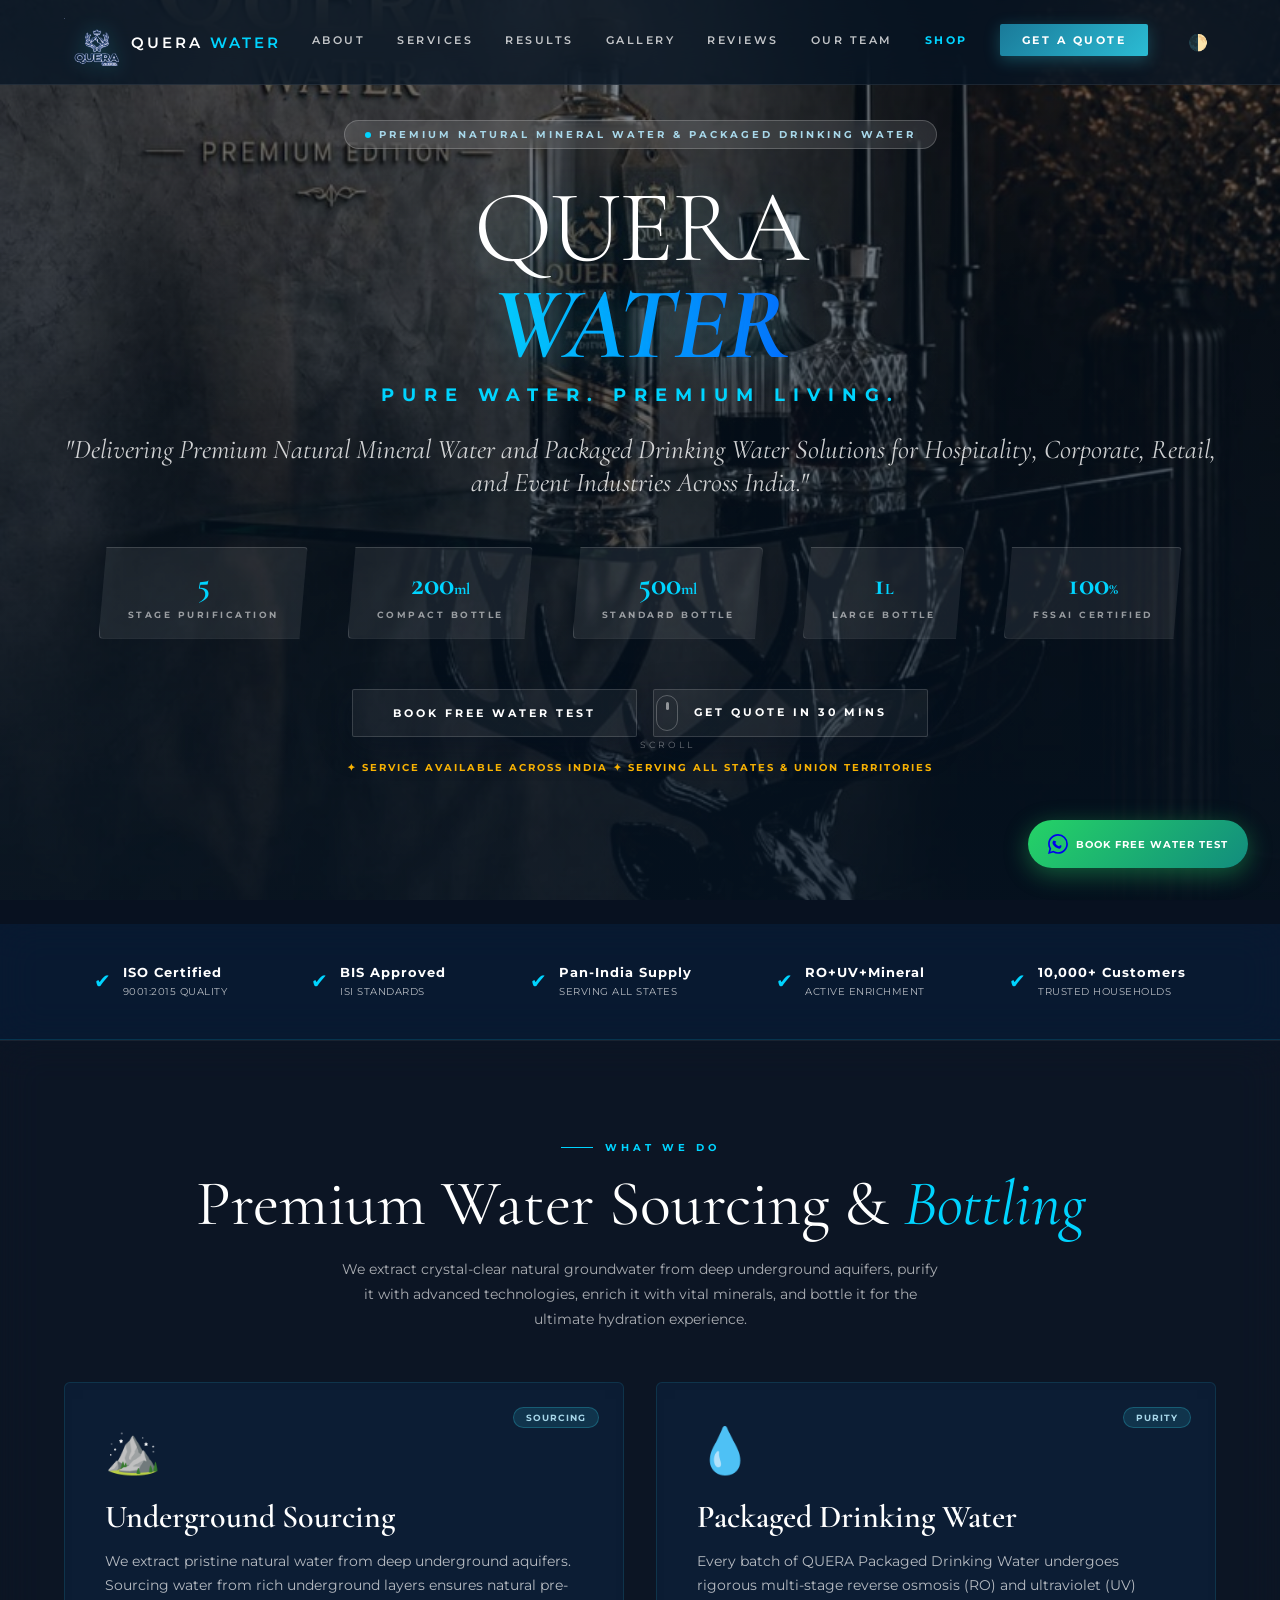
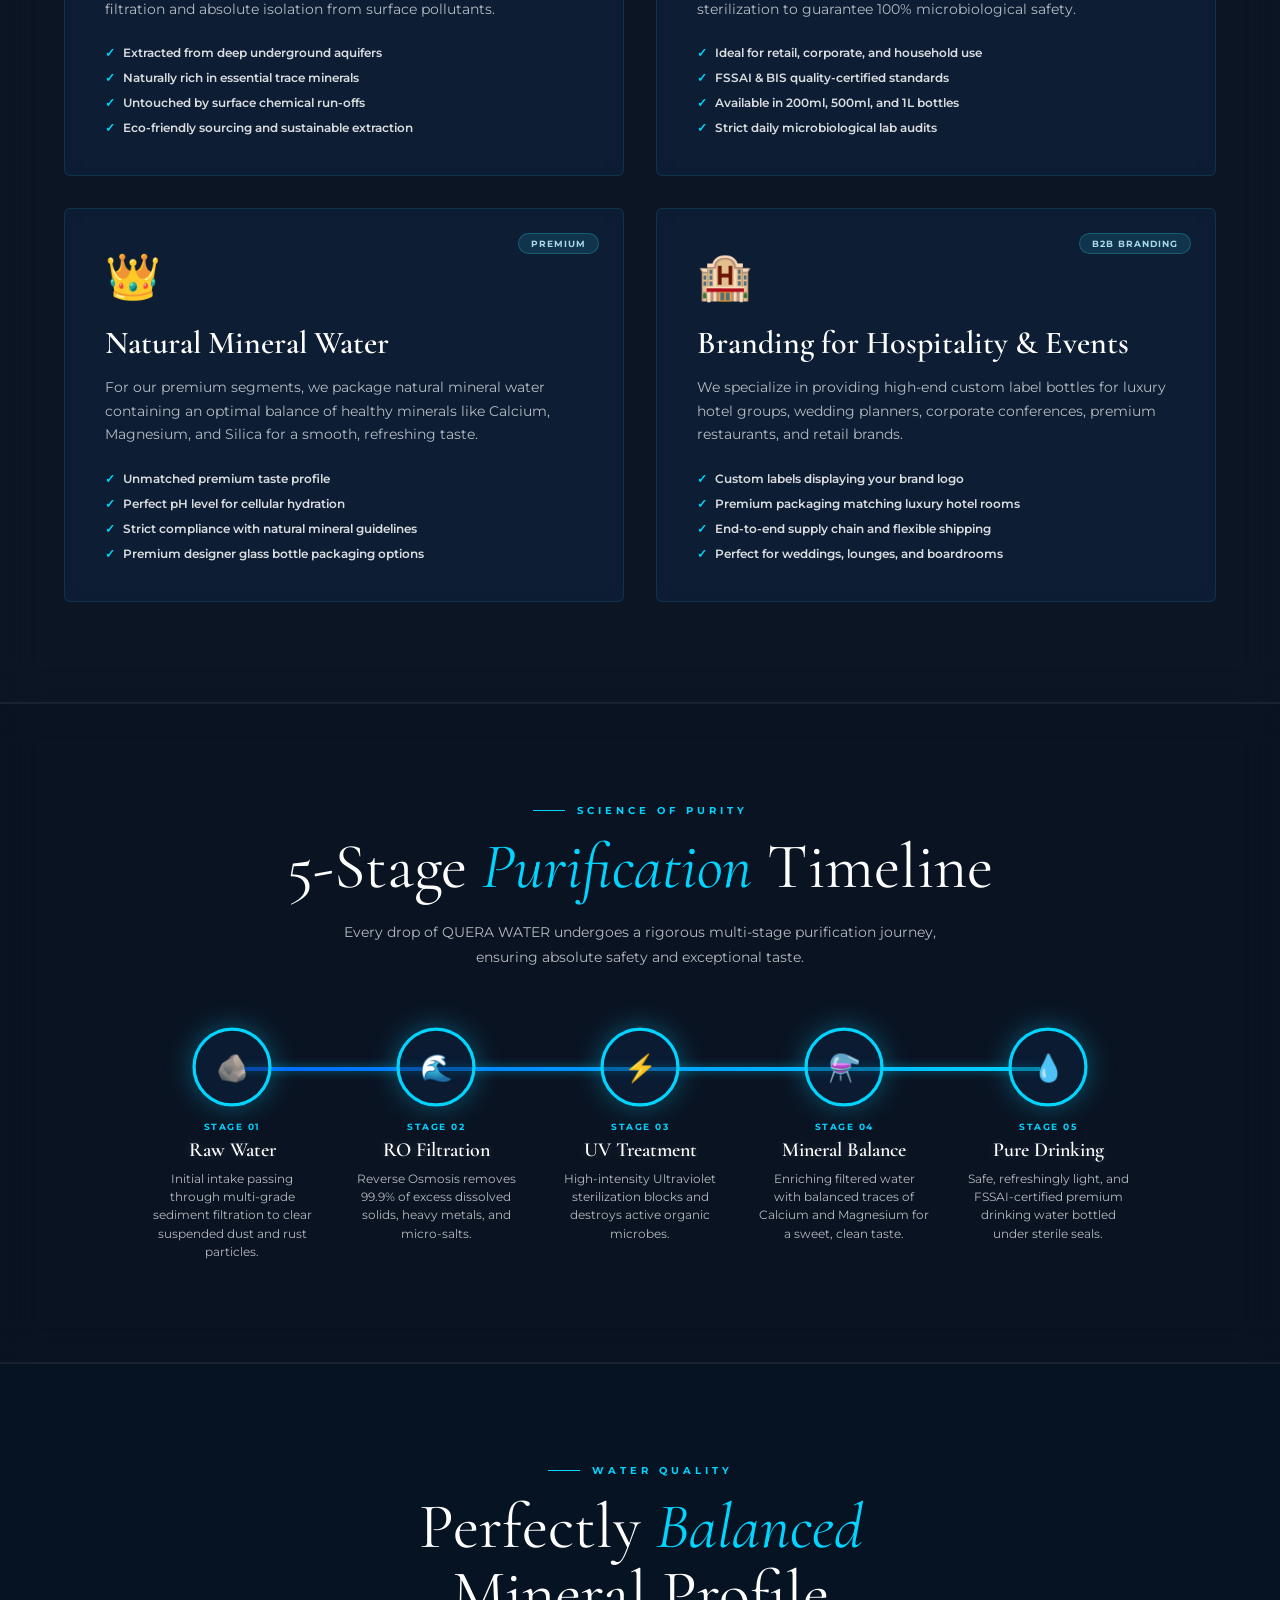
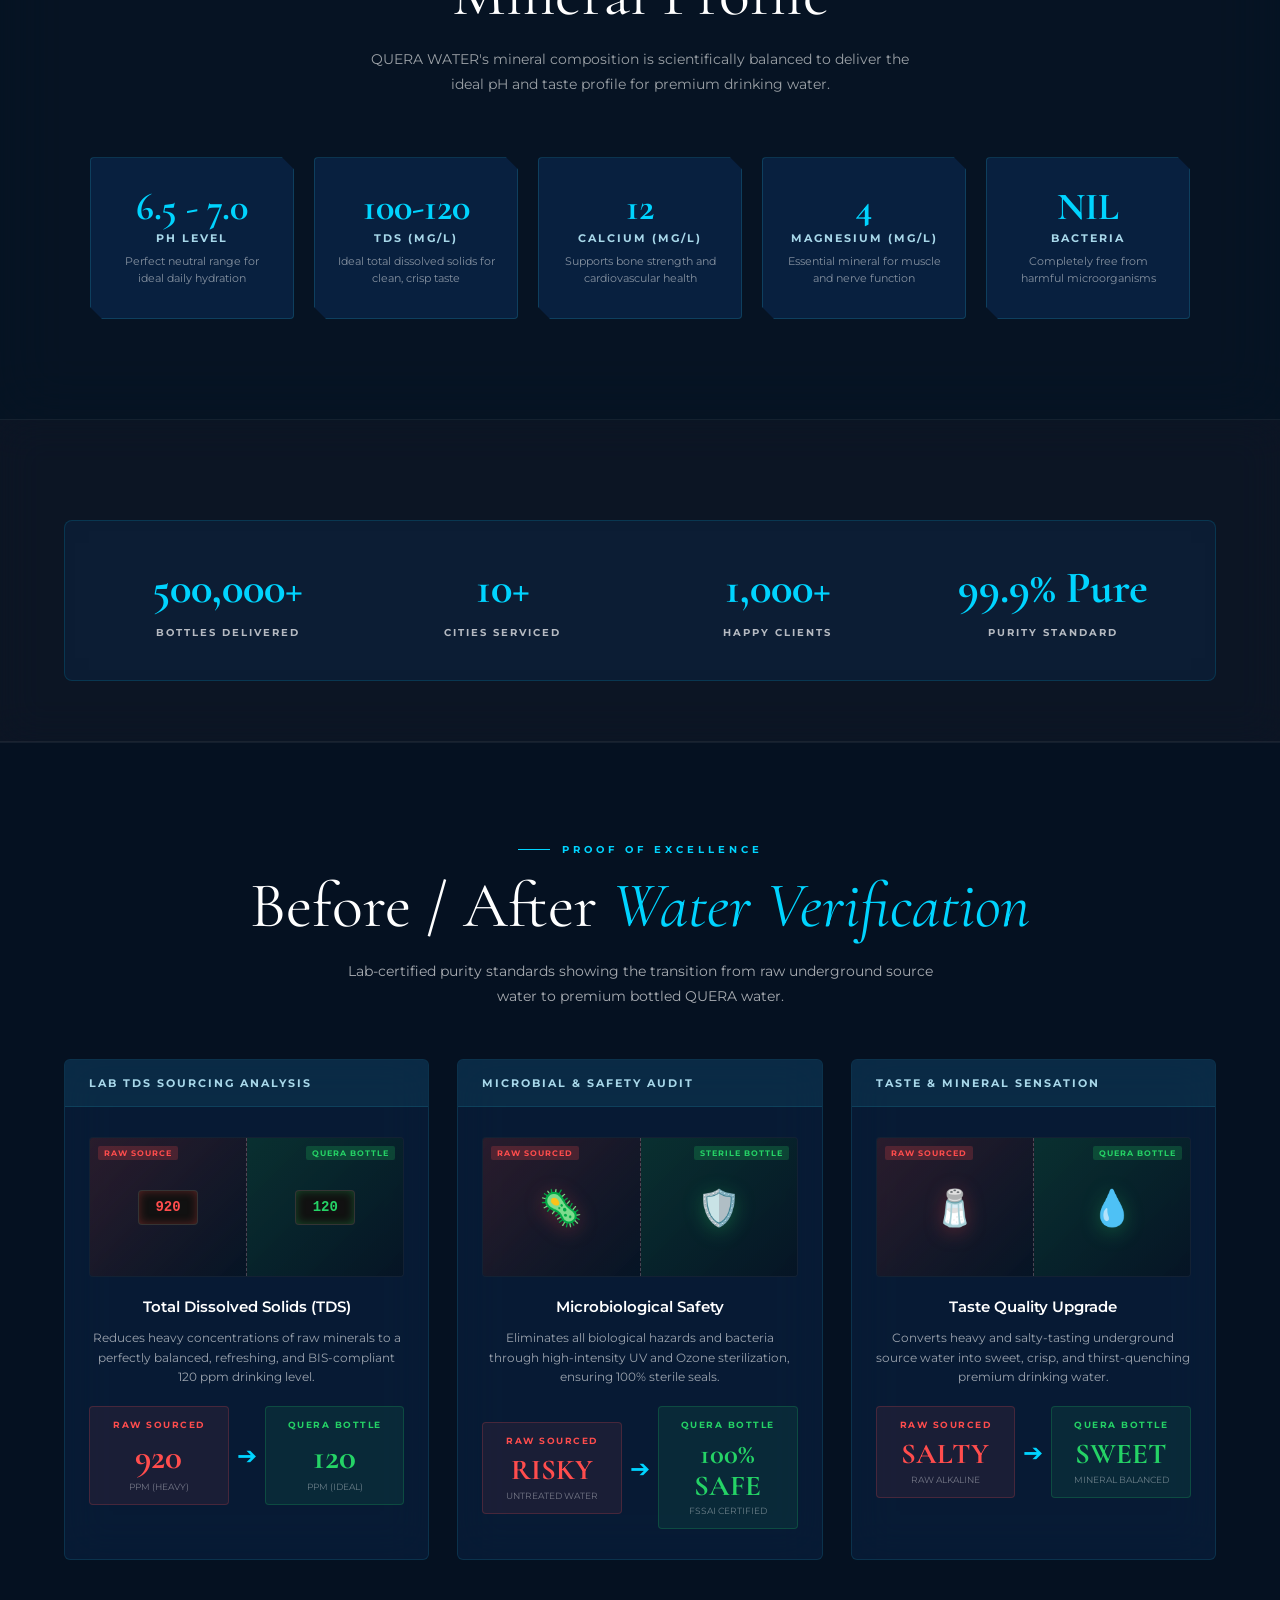
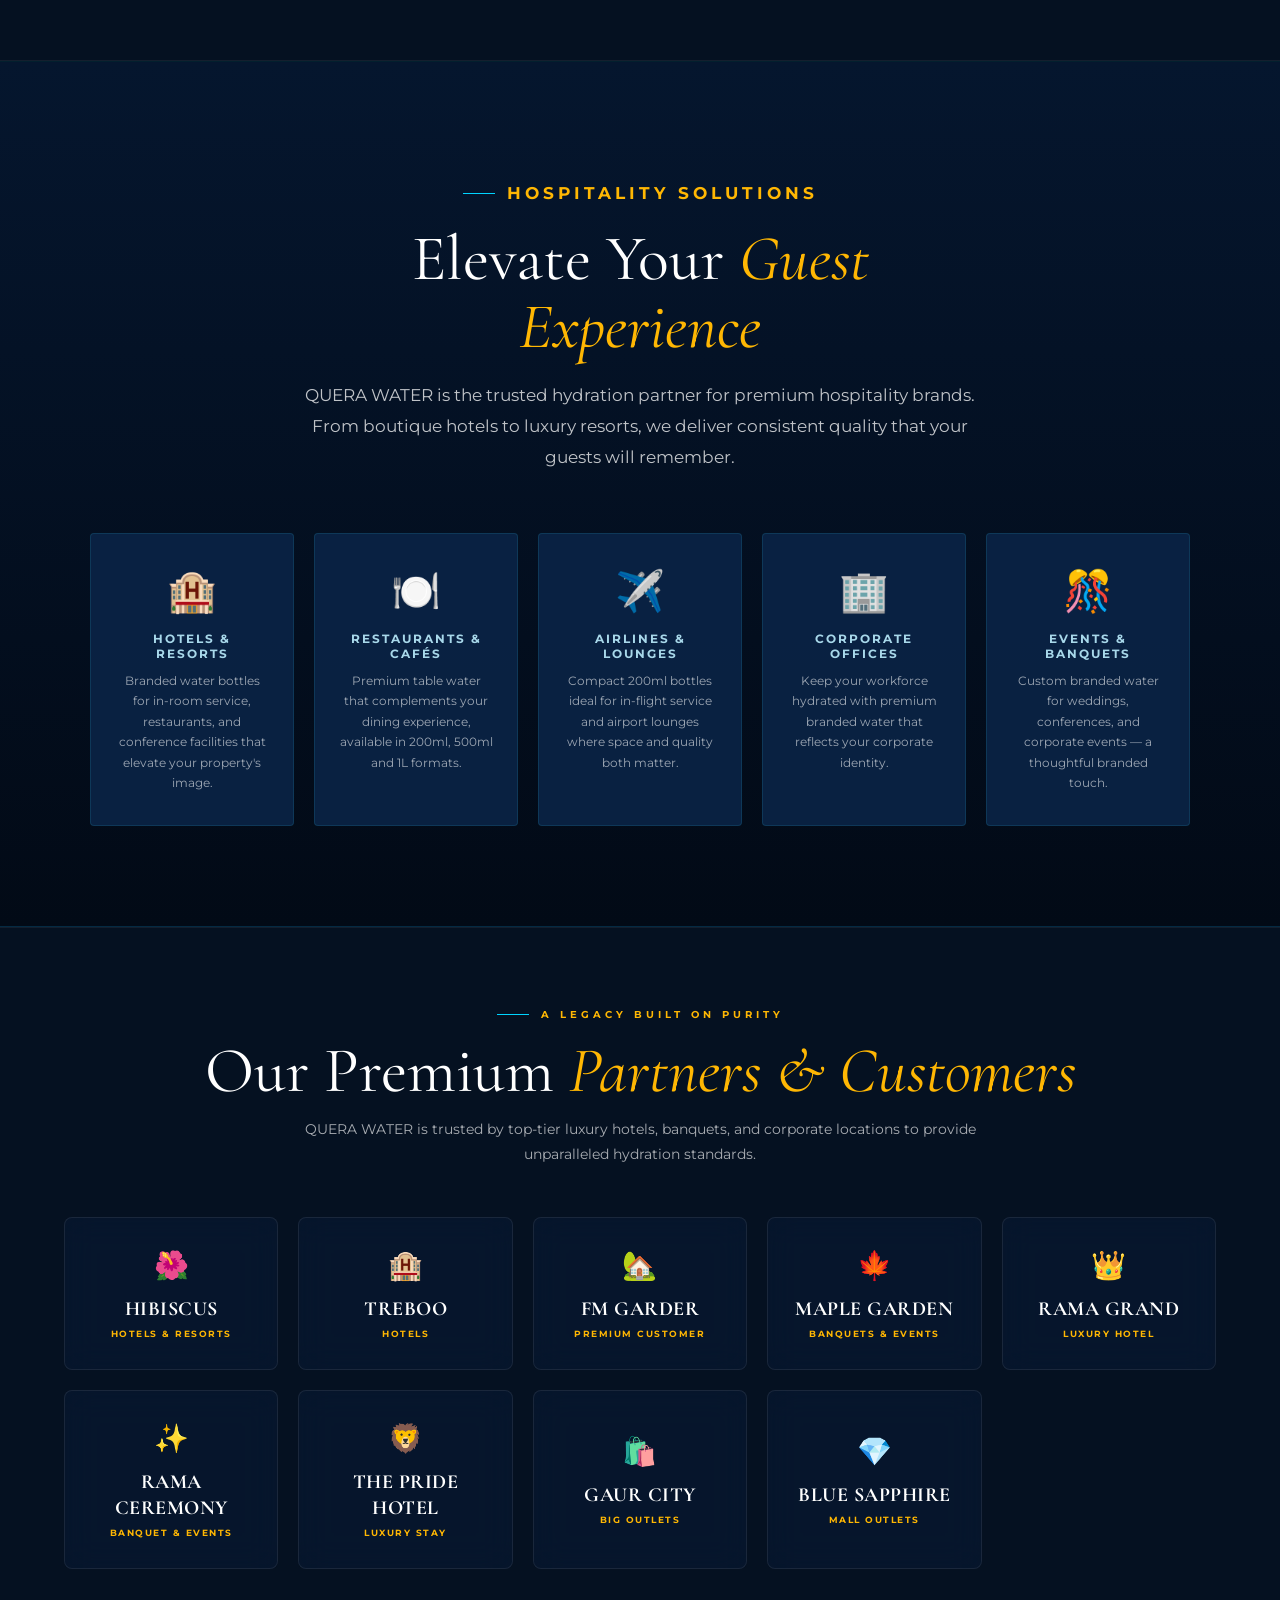
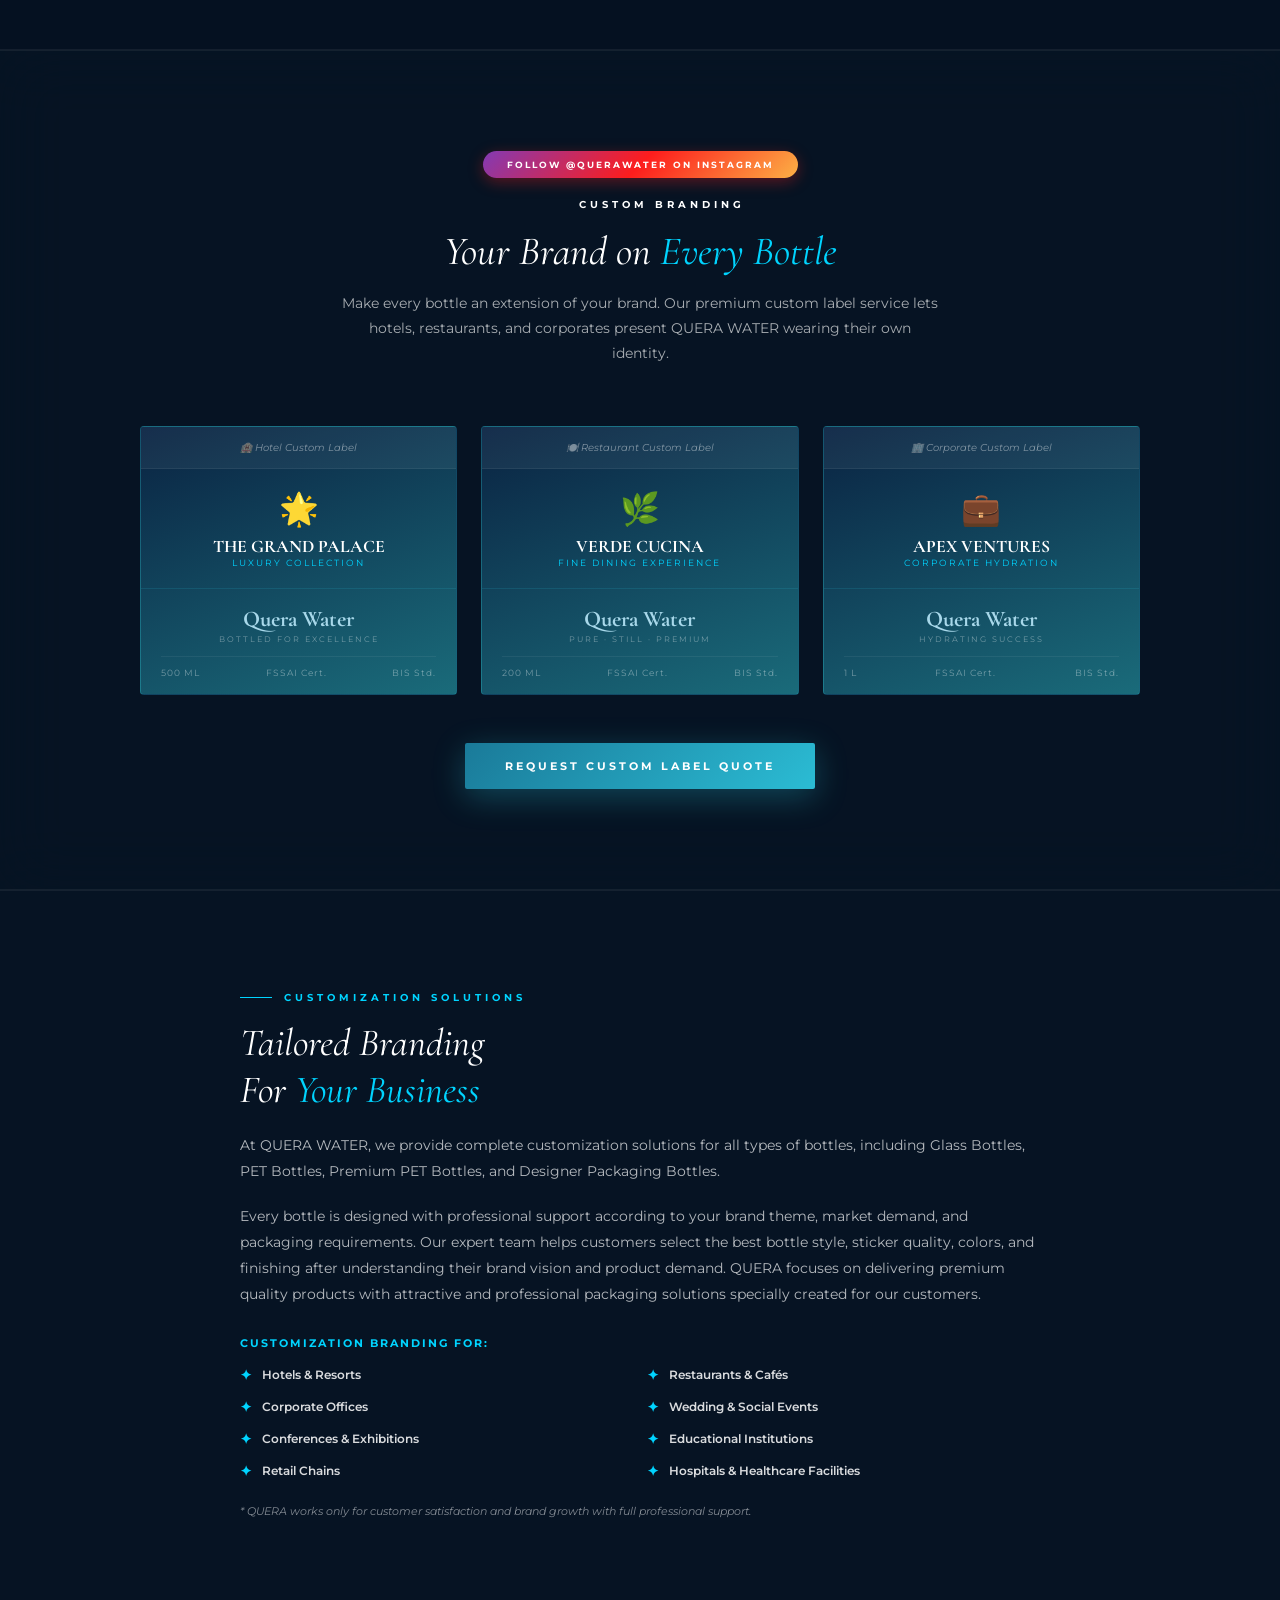
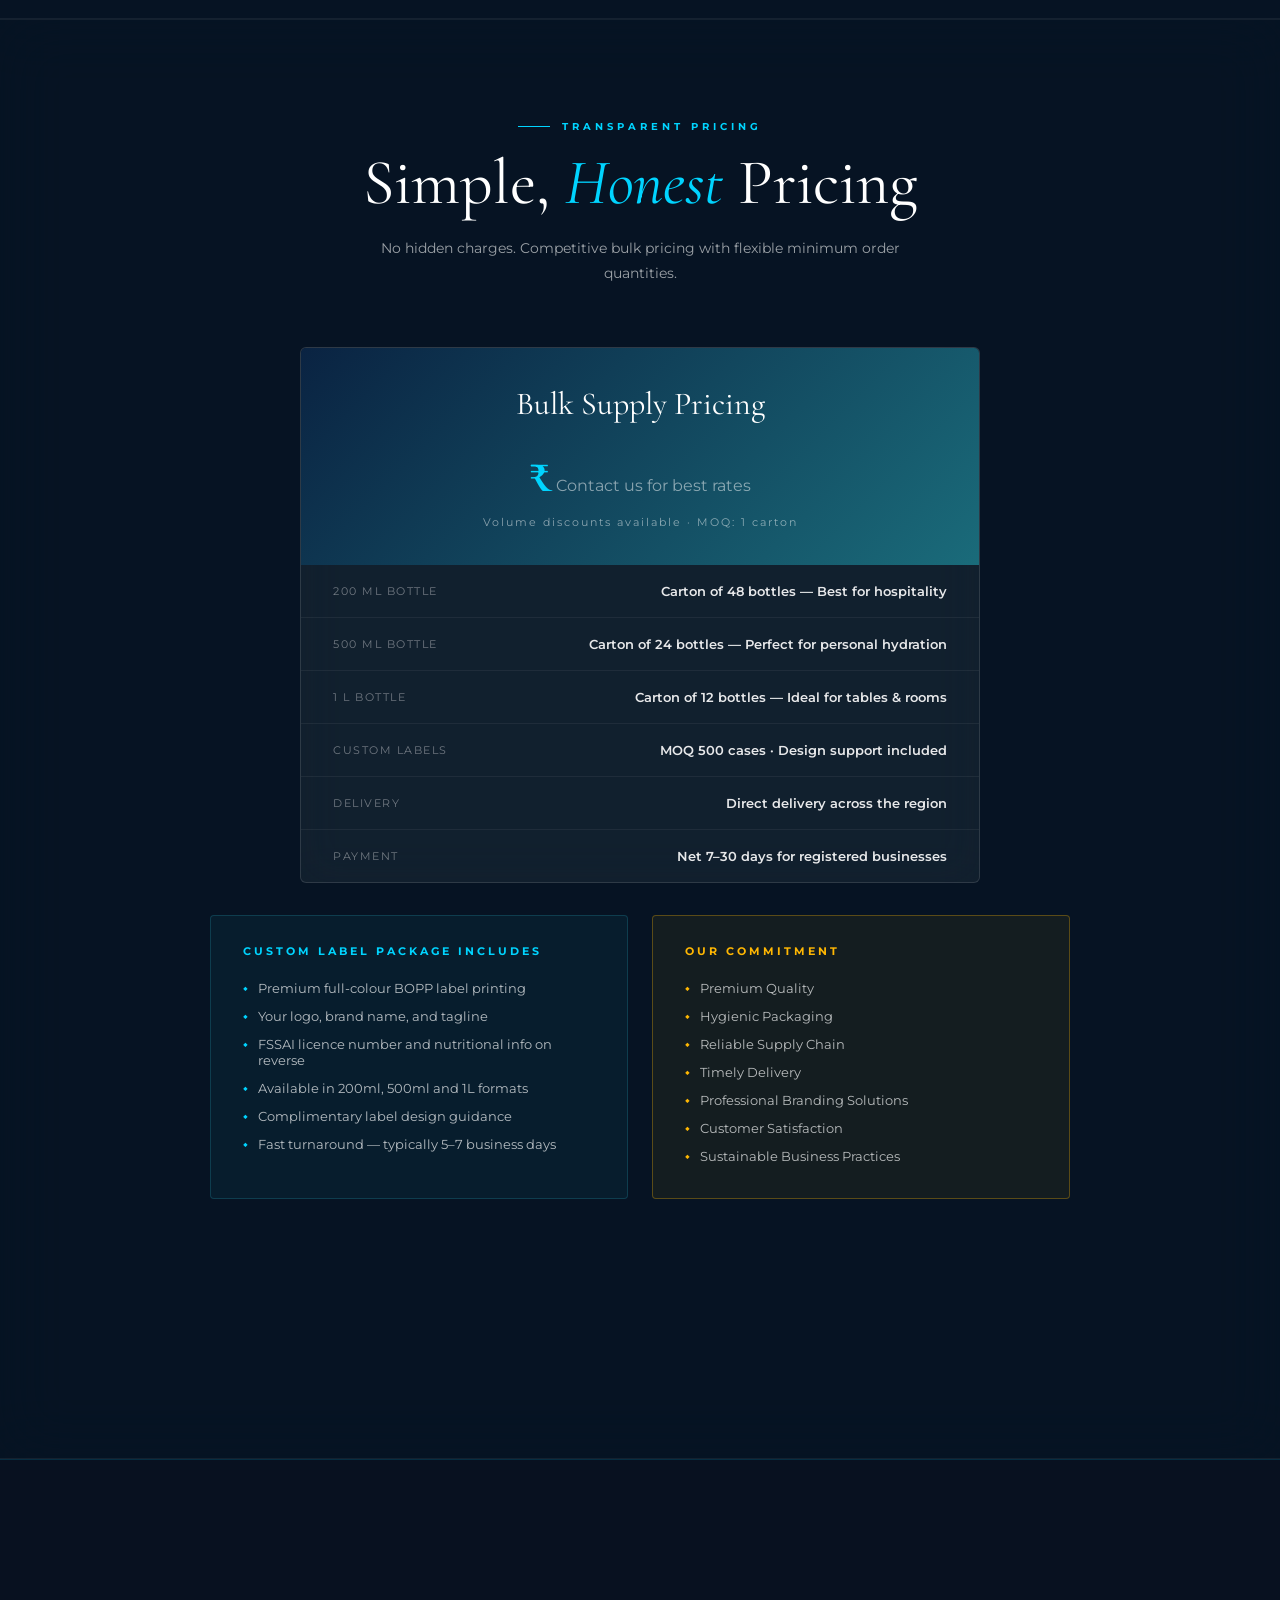
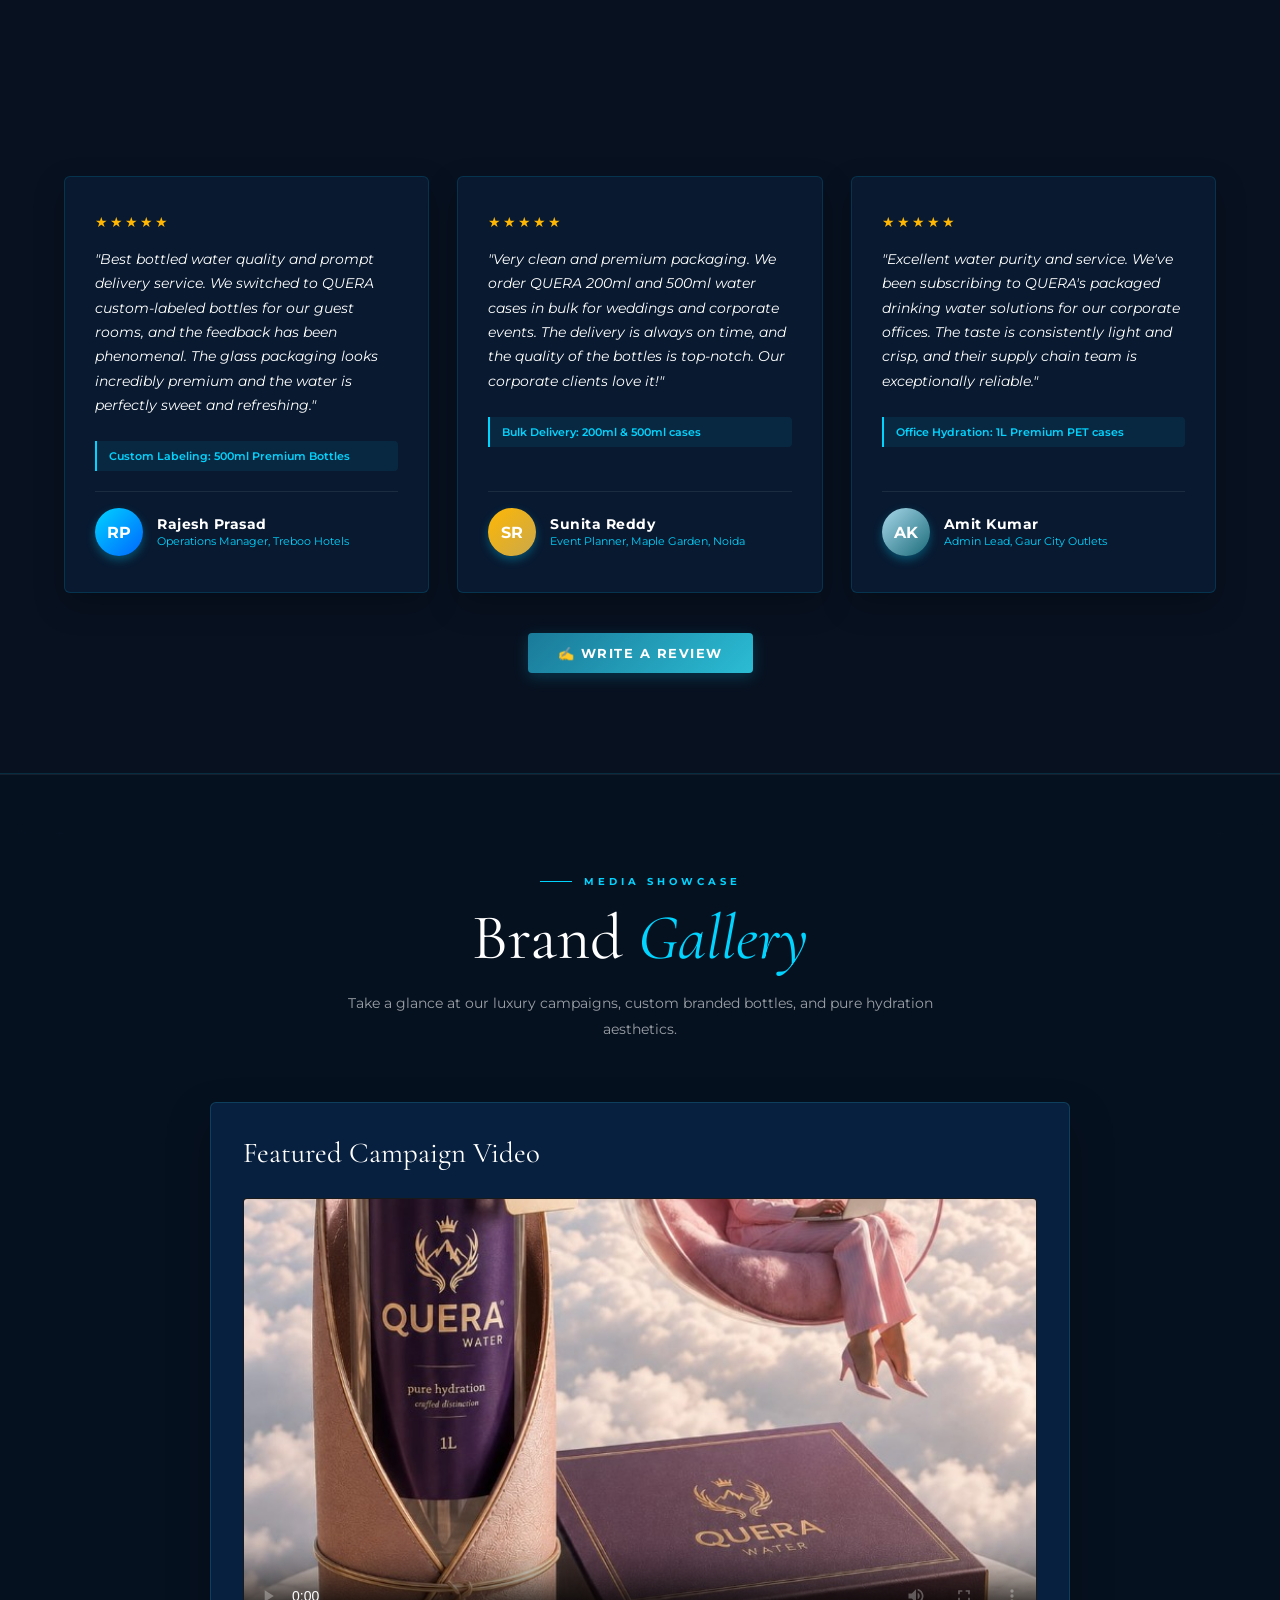
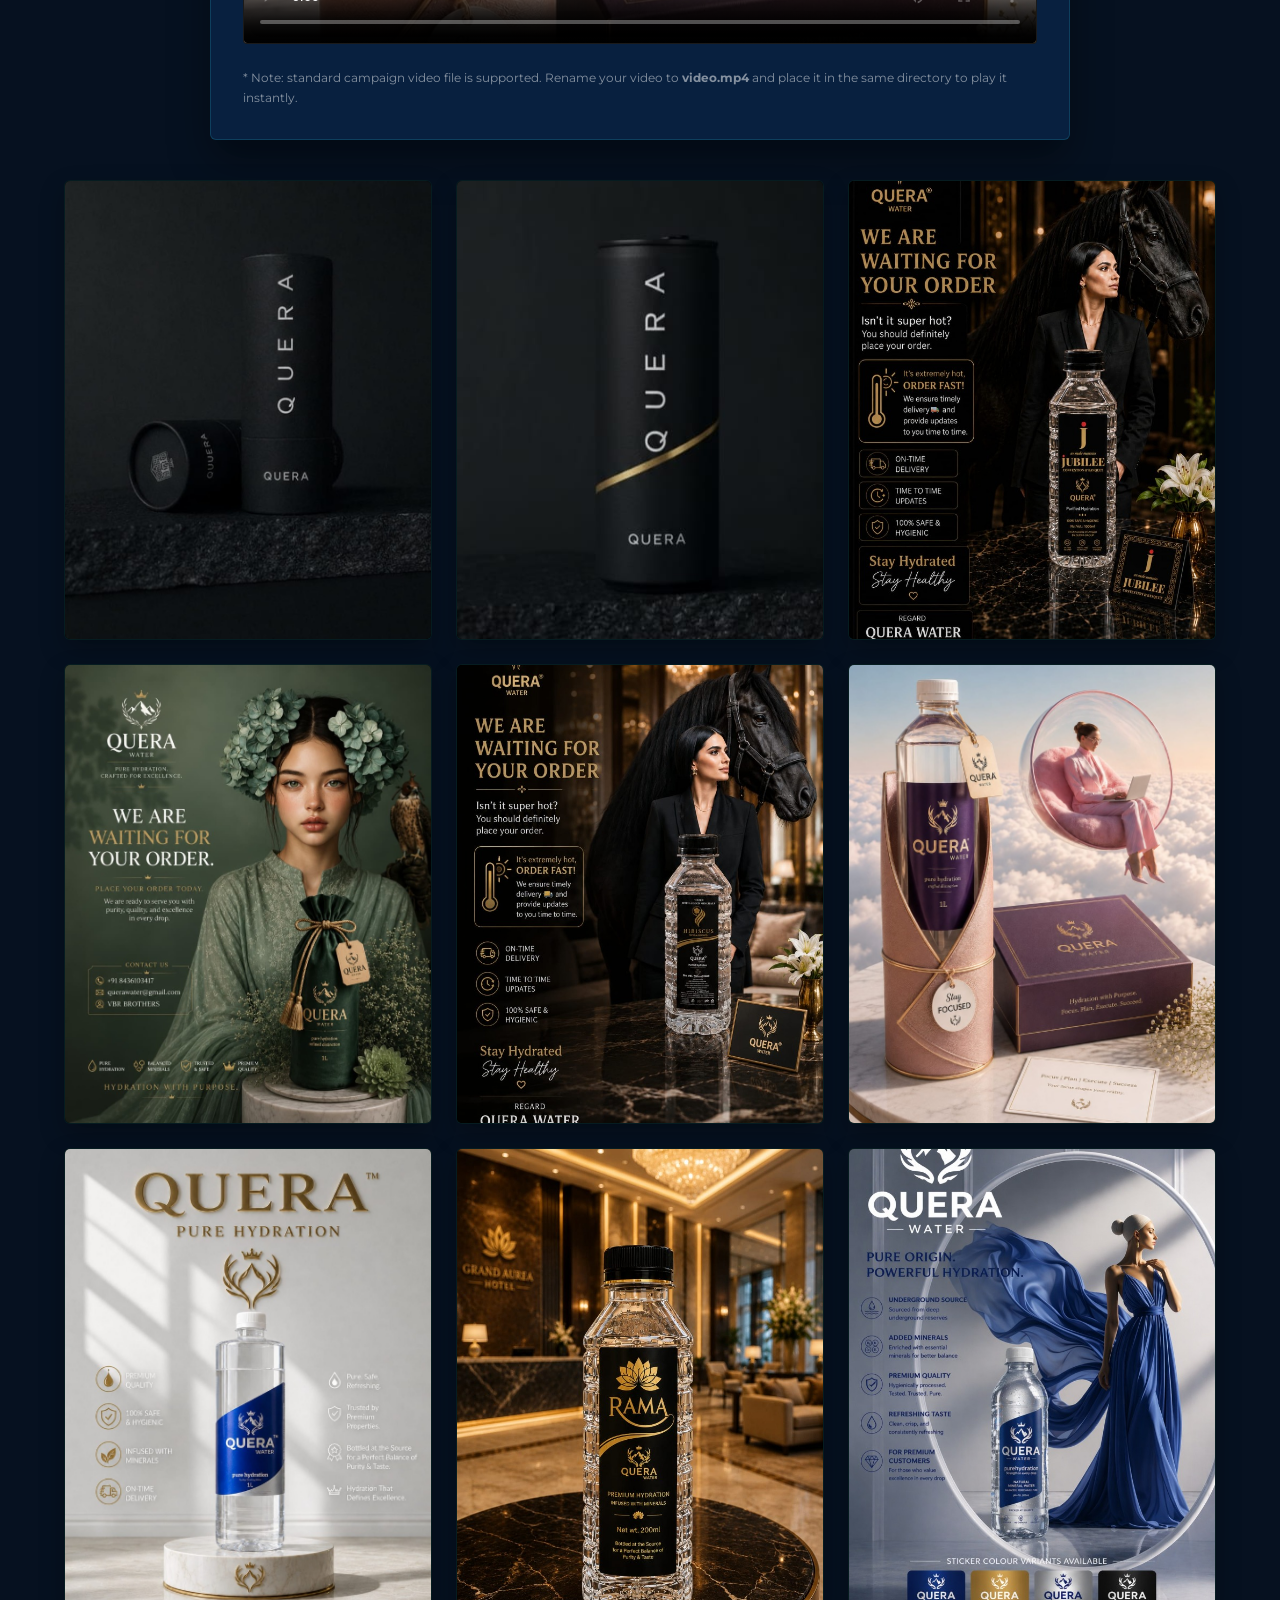
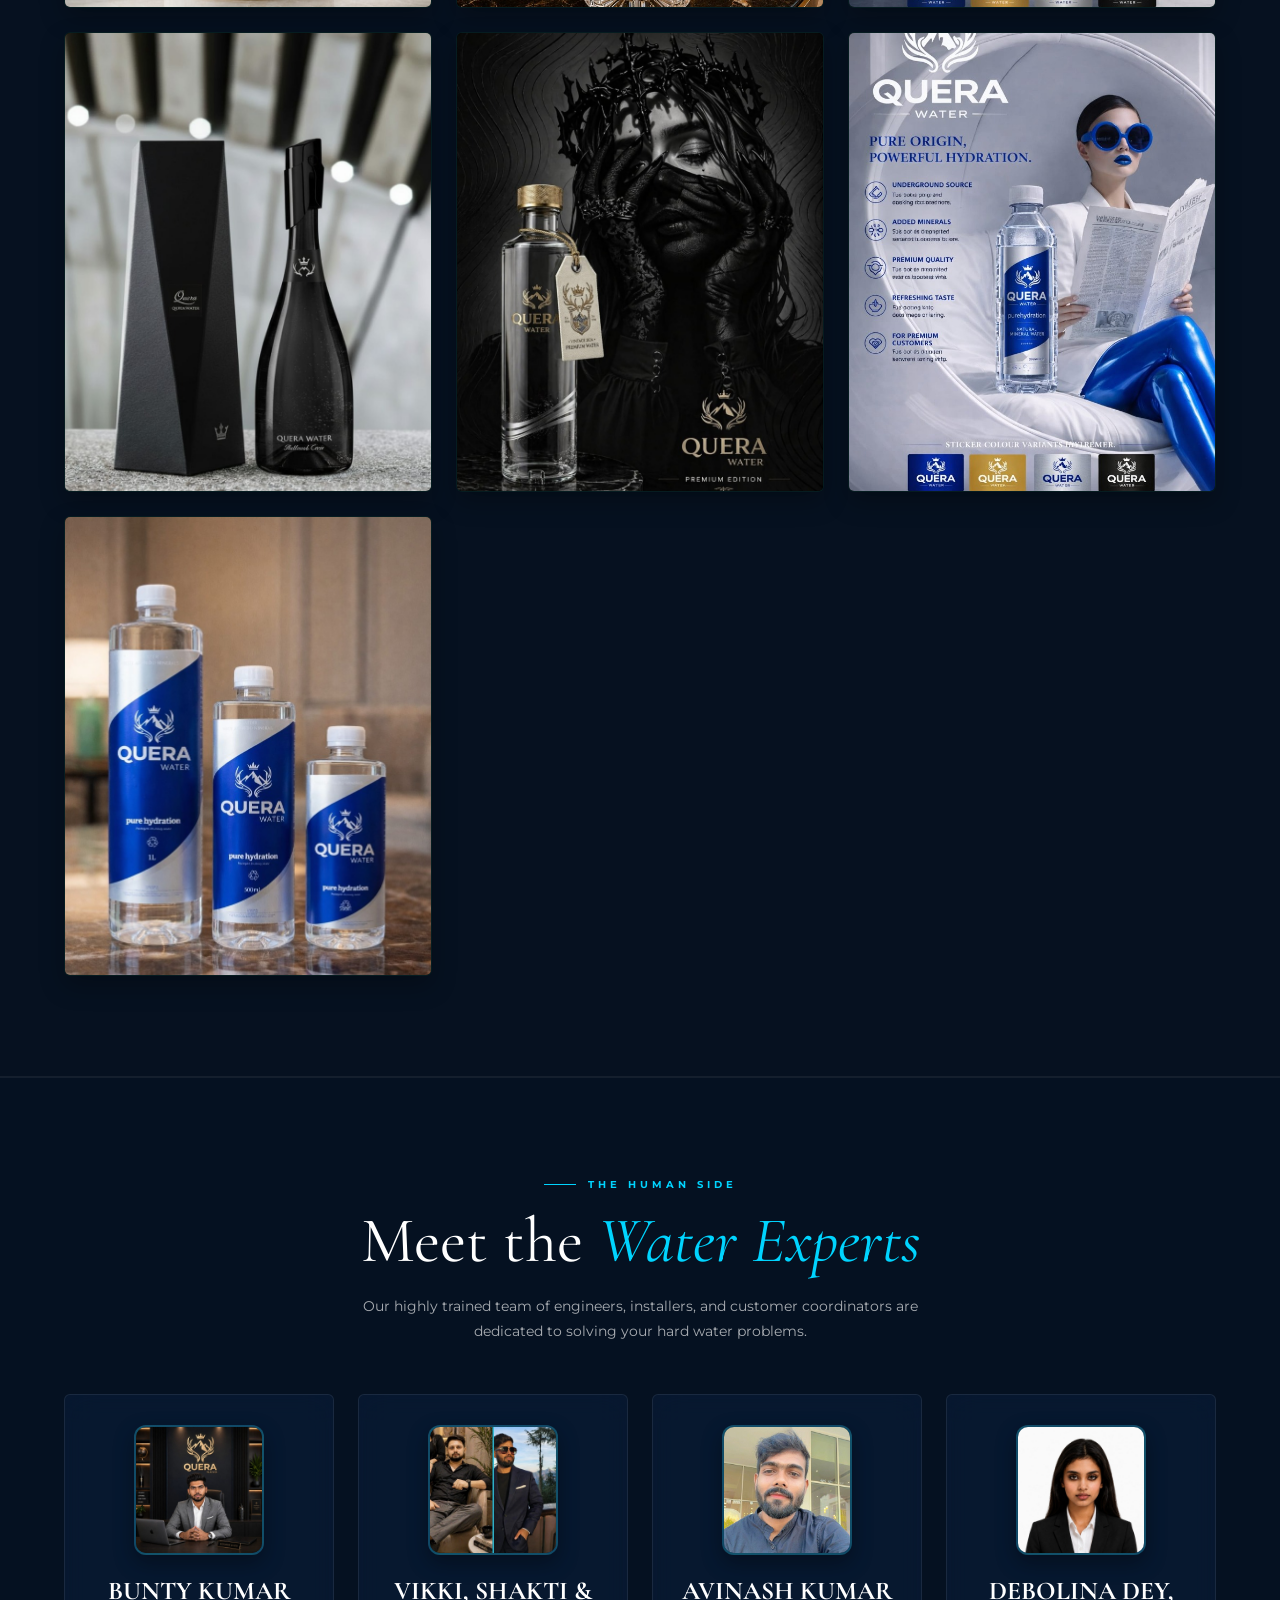
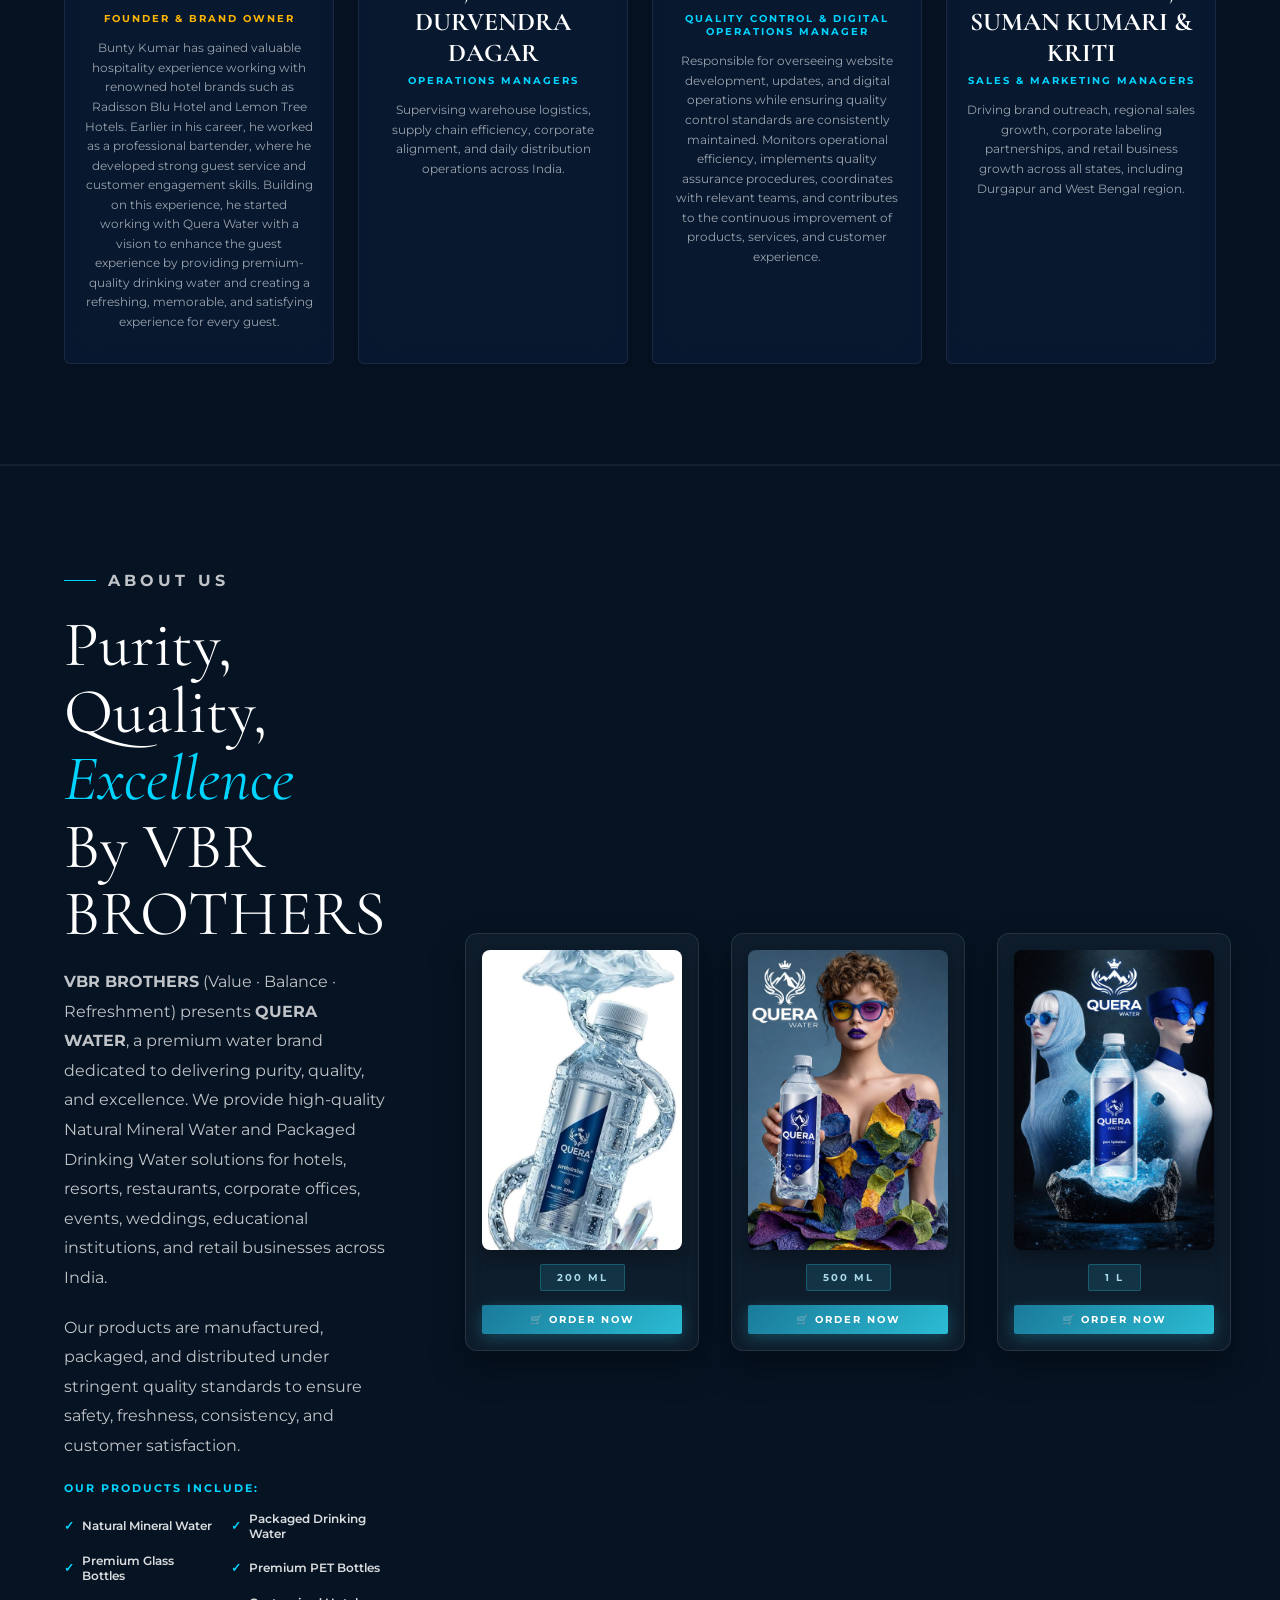
==== commit 2da1b72a: "Update team profiles, brand gallery, contact details, and PWA assets" ====
--- a/index.html
+++ b/index.html
@@ -3,33 +3,57 @@
 <head>
   <meta charset="UTF-8">
   <meta name="viewport" content="width=device-width, initial-scale=1.0">
-  <title>QUERA WATER — Premium Packaged Drinking Water</title>
-  <meta name="description" content="QUERA WATER is a premium packaged drinking water brand. FSSAI certified, 5-stage purified water in 200ml, 500ml & 1L bottles. Custom branded labels for hotels, resorts & restaurants.">
-  <meta name="keywords" content="packaged drinking water, premium water, QUERA WATER, custom branded water bottles, hospitality water supply, FSSAI certified water, hotel water bottles, purified drinking water India">
+  <title>QUERA WATER — Premium Natural Mineral Water &amp; Packaged Drinking Water India</title>
+  <meta name="description" content="QUERA WATER is a premium water brand operated by VBR BROTHERS. FSSAI certified Natural Mineral Water &amp; Packaged Drinking Water solutions across India.">
+  <meta name="keywords" content="natural mineral water, packaged drinking water, premium water, QUERA WATER, custom branded water bottles, VBR BROTHERS, luxury water bottles, hotel water bottles, corporate branding bottles">
   <meta name="author" content="QUERA WATER">
   <meta name="robots" content="index, follow">
   <meta name="theme-color" content="#0a2342">
   <meta property="og:type" content="website">
-  <meta property="og:title" content="QUERA WATER — Premium Packaged Drinking Water">
-  <meta property="og:description" content="Premium FSSAI certified packaged drinking water with custom branding for hotels, resorts & restaurants.">
+  <meta property="og:title" content="QUERA WATER — Premium Natural Mineral &amp; Packaged Drinking Water">
+  <meta property="og:description" content="FSSAI &amp; BIS certified Premium Natural Mineral Water &amp; Packaged Drinking Water. Serving luxury hotels, banquets, corporates, and events across India.">
   <meta property="og:site_name" content="QUERA WATER">
   <link rel="manifest" href="manifest.json">
   <link href="https://fonts.googleapis.com/css2?family=Cormorant+Garamond:ital,wght@0,300;0,400;0,600;0,700;1,300;1,400&family=Montserrat:wght@200;300;400;500;600;700;800&display=swap" rel="stylesheet">
   <style>
     :root {
-      --ice-white: #e8f4f8;
+      --ice-white: #ffffff;
       --glacier-blue: #a8d8ea;
-      --deep-water: #0a2342;
+      --deep-water: #081120;
+      --mountain-teal: #0066ff;
+      --sky-light: #c9e8f0;
+      --dark-navy: #081120;
+      --teal-accent: #00d4ff;
+      --gold-accent: #ffb703;
+      --text-dark: #ffffff;
+      
+      --card-bg: rgba(10, 36, 70, 0.45);
+      --card-border: rgba(0, 210, 255, 0.15);
+      --sec-text: rgba(255, 255, 255, 0.7);
+    }
+    body.light-theme {
+      --ice-white: #081120;
+      --glacier-blue: #0066ff;
+      --deep-water: #ffffff;
       --mountain-teal: #1a6b7a;
-      --sky-light: #c9e8f0;
-      --dark-navy: #061525;
-      --teal-accent: #2bbcd4;
+      --sky-light: #00d4ff;
+      --dark-navy: #f4f9fc;
+      --teal-accent: #0066ff;
       --gold-accent: #c9a84c;
-      --text-dark: #0d1f2d;
-    }
-    * { margin: 0; padding: 0; box-sizing: border-box; }
+      --text-dark: #081120;
+      
+      --card-bg: rgba(255, 255, 255, 0.85);
+      --card-border: rgba(0, 102, 255, 0.15);
+      --sec-text: rgba(8, 17, 32, 0.7);
+    }
+    * { margin: 0; padding: 0; box-sizing: border-box; -webkit-tap-highlight-color: transparent; }
+    .btn-primary, .btn-submit, .nav-links a, .nav-cta, .lightbox-close, .hamburger {
+      user-select: none;
+      -webkit-user-select: none;
+    }
     html { scroll-behavior: smooth; }
-    body { font-family: 'Montserrat', sans-serif; background: var(--dark-navy); color: var(--text-dark); overflow-x: hidden; }
+    body { font-family: 'Montserrat', sans-serif; background: var(--dark-navy); color: var(--text-dark); overflow-x: hidden; transition: background 0.4s ease, color 0.4s ease; }
+    p { color: var(--sec-text); transition: color 0.4s ease; }
 
     /* ─── SCENE BACKGROUND ─── */
     .scene { position: fixed; inset: 0; z-index: 0; overflow: hidden; background: url('background.jpg') no-repeat center center; background-size: cover; }
@@ -84,7 +108,7 @@
     /* HERO */
     .hero {
       min-height:100vh;display:flex;align-items:center;justify-content:center;
-      flex-direction:column;text-align:center;padding:120px 5% 80px;position:relative;
+      flex-direction:column;text-align:center;padding:120px 5% 150px;position:relative;
     }
     .hero-badge {
       display:inline-flex;align-items:center;gap:8px;
@@ -134,7 +158,7 @@
     }
     .btn-ghost:hover { background:rgba(255,255,255,.1);border-color:var(--teal-accent);color:var(--glacier-blue); }
     .hero-scroll {
-      position:absolute;bottom:32px;left:50%;transform:translateX(-50%);
+      position:absolute;bottom:24px;left:50%;transform:translateX(-50%);
       display:flex;flex-direction:column;align-items:center;gap:8px;
       color:rgba(255,255,255,.4);font-size:9px;letter-spacing:3px;text-transform:uppercase;animation:fU 1s ease .7s both;
     }
@@ -293,8 +317,9 @@
     .btn-submit:hover { transform:translateY(-2px);box-shadow:0 12px 32px rgba(43,188,212,.4); }
 
     /* WHATSAPP */
-    .wa-btn { position:fixed;bottom:32px;right:32px;z-index:200;width:58px;height:58px;background:linear-gradient(135deg,#25d366,#128c7e);border-radius:50%;display:flex;align-items:center;justify-content:center;font-size:26px;text-decoration:none;box-shadow:0 6px 24px rgba(37,211,102,.4);animation:waPulse 2.5s ease-in-out infinite;transition:transform .3s; }
-    .wa-btn:hover { transform:scale(1.12); }
+    .wa-btn { position:fixed;bottom:32px;right:32px;z-index:200;padding:12px 20px;height:48px;background:linear-gradient(135deg,#25d366,#128c7e);border-radius:50px;display:flex;align-items:center;gap:8px;font-size:20px;text-decoration:none;box-shadow:0 6px 24px rgba(37,211,102,.4);animation:waPulse 2.5s ease-in-out infinite;transition:all .3s; }
+    .wa-btn::after { content: 'Book Free Water Test'; font-size: 10px; font-weight: 700; color: white; letter-spacing: 1px; text-transform: uppercase; font-family: 'Montserrat', sans-serif; white-space: nowrap; }
+    .wa-btn:hover { transform:scale(1.05) translateY(-2px); }
     @keyframes waPulse { 0%,100%{box-shadow:0 6px 24px rgba(37,211,102,.4),0 0 0 0 rgba(37,211,102,.4)} 50%{box-shadow:0 6px 24px rgba(37,211,102,.5),0 0 0 12px rgba(37,211,102,0)} }
 
     /* FOOTER */
@@ -658,6 +683,240 @@
       transform: translateY(-2px);
     }
 
+    /* ─── BUBBLES ANIMATION ─── */
+    .hero-bubble {
+      position: absolute;
+      bottom: -60px;
+      background: radial-gradient(circle at 30% 30%, rgba(255, 255, 255, 0.45) 0%, rgba(0, 212, 255, 0.15) 60%, rgba(255, 255, 255, 0) 70%);
+      border: 1px solid rgba(255, 255, 255, 0.25);
+      border-radius: 50%;
+      pointer-events: none;
+      box-shadow: inset 0 0 10px rgba(255, 255, 255, 0.2), 0 0 15px rgba(0, 212, 255, 0.15);
+      animation: floatUp 8s ease-in infinite;
+    }
+    @keyframes floatUp {
+      0% { transform: translateY(0) translateX(0) scale(1); opacity: 0; }
+      10% { opacity: 0.8; }
+      90% { opacity: 0.8; }
+      100% { transform: translateY(-105vh) translateX(var(--drift)) scale(1.1); opacity: 0; }
+    }
+
+    /* ─── MOUSE WATER CLICK RIPPLES ─── */
+    .click-ripple {
+      position: fixed;
+      border: 2px solid var(--teal-accent);
+      border-radius: 50%;
+      pointer-events: none;
+      transform: translate(-50%, -50%) scale(0);
+      opacity: 0.8;
+      z-index: 9999;
+      animation: rippleEffect 0.8s cubic-bezier(0.1, 0.8, 0.3, 1) forwards;
+    }
+    @keyframes rippleEffect {
+      to { transform: translate(-50%, -50%) scale(10); opacity: 0; border-width: 0.5px; }
+    }
+
+    /* ─── GLASSMORPHISM HERO BUTTONS ─── */
+    .btn-hero-glass {
+      background: rgba(255, 255, 255, 0.05) !important;
+      backdrop-filter: blur(12px);
+      border: 1px solid rgba(255, 255, 255, 0.15) !important;
+      color: white !important;
+      box-shadow: 0 8px 32px 0 rgba(8, 17, 32, 0.37);
+      transition: all 0.4s ease !important;
+    }
+    .btn-hero-glass:hover {
+      background: rgba(0, 212, 255, 0.15) !important;
+      border-color: var(--teal-accent) !important;
+      box-shadow: 0 0 25px rgba(0, 212, 255, 0.4) !important;
+      transform: translateY(-2px) !important;
+    }
+
+    /* ─── 3D CARD PERSPECTIVE & DROPS ─── */
+    .perspective-container {
+      perspective: 1000px;
+    }
+    .perspective-card {
+      transition: transform 0.5s cubic-bezier(0.175, 0.885, 0.32, 1.275), box-shadow 0.5s ease, background 0.4s ease, border-color 0.4s ease;
+      transform-style: preserve-3d;
+      position: relative;
+    }
+    .perspective-card:hover {
+      box-shadow: 0 30px 60px rgba(0, 212, 255, 0.25) !important;
+    }
+    .perspective-card::after {
+      content: '';
+      position: absolute;
+      inset: 0;
+      background: linear-gradient(135deg, rgba(255, 255, 255, 0) 30%, rgba(255, 255, 255, 0.12) 50%, rgba(255, 255, 255, 0) 70%);
+      transform: translateX(-100%);
+      transition: transform 0.6s ease;
+      pointer-events: none;
+      z-index: 10;
+    }
+    .perspective-card:hover::after {
+      transform: translateX(100%);
+    }
+
+    /* ─── STATS COUNTER STRIP ─── */
+    .stats-strip {
+      display: flex;
+      justify-content: space-around;
+      flex-wrap: wrap;
+      gap: 30px;
+      max-width: 1200px;
+      margin: 40px auto 0;
+      padding: 40px;
+      background: var(--card-bg);
+      border: 1px solid var(--card-border);
+      border-radius: 8px;
+      backdrop-filter: blur(20px);
+      transition: all 0.4s ease;
+    }
+    .stat-counter-pill {
+      text-align: center;
+      flex: 1 1 20%;
+      min-width: 180px;
+    }
+    .stat-counter-val {
+      font-family: 'Cormorant Garamond', serif;
+      font-size: 2.8rem;
+      font-weight: 700;
+      color: var(--teal-accent);
+      display: block;
+      margin-bottom: 6px;
+      transition: color 0.4s ease;
+    }
+    .stat-counter-lbl {
+      font-size: 10px;
+      font-weight: 700;
+      letter-spacing: 2px;
+      color: var(--sec-text);
+      text-transform: uppercase;
+      transition: color 0.4s ease;
+    }
+
+    /* ─── INTERACTIVE TIMELINE ─── */
+    .timeline-container {
+      position: relative;
+      max-width: 1000px;
+      margin: 60px auto 0;
+      display: flex;
+      justify-content: space-between;
+      align-items: flex-start;
+      gap: 20px;
+    }
+    .timeline-progress-line {
+      position: absolute;
+      top: 36px;
+      left: 10%;
+      right: 10%;
+      height: 4px;
+      background: rgba(255, 255, 255, 0.08);
+      z-index: 0;
+    }
+    .timeline-progress-active {
+      position: absolute;
+      top: 0;
+      left: 0;
+      width: 0%;
+      height: 100%;
+      background: linear-gradient(90deg, var(--mountain-teal), var(--teal-accent));
+      box-shadow: 0 0 10px rgba(0, 212, 255, 0.5);
+      transition: width 0.8s ease;
+    }
+    .timeline-node {
+      position: relative;
+      z-index: 2;
+      flex: 1;
+      display: flex;
+      flex-direction: column;
+      align-items: center;
+      text-align: center;
+    }
+    .timeline-dot {
+      width: 72px;
+      height: 72px;
+      border-radius: 50%;
+      background: var(--deep-water);
+      border: 3px solid rgba(255, 255, 255, 0.15);
+      display: flex;
+      align-items: center;
+      justify-content: center;
+      font-size: 24px;
+      box-shadow: 0 8px 20px rgba(0,0,0,0.3);
+      transition: all 0.5s ease;
+    }
+    .timeline-node.active .timeline-dot {
+      border-color: var(--teal-accent);
+      background: var(--card-bg);
+      box-shadow: 0 0 25px rgba(0, 212, 255, 0.35);
+      transform: scale(1.1);
+    }
+    .timeline-info {
+      margin-top: 18px;
+    }
+    .timeline-step {
+      font-size: 9px;
+      font-weight: 700;
+      letter-spacing: 1.5px;
+      text-transform: uppercase;
+      color: var(--sec-text);
+      display: block;
+      margin-bottom: 6px;
+      transition: color 0.4s ease;
+    }
+    .timeline-node.active .timeline-step {
+      color: var(--teal-accent);
+    }
+    .timeline-title {
+      font-family: 'Cormorant Garamond', serif;
+      font-size: 1.25rem;
+      font-weight: 600;
+      color: white;
+      margin-bottom: 8px;
+    }
+    .timeline-node.active .timeline-title {
+      text-shadow: 0 0 10px rgba(255,255,255,0.2);
+    }
+    .timeline-desc {
+      font-size: 11.5px;
+      line-height: 1.6;
+      color: var(--sec-text);
+      max-width: 170px;
+      transition: color 0.4s ease;
+    }
+    @media(max-width: 900px) {
+      .timeline-container {
+        flex-direction: column;
+        align-items: stretch;
+        gap: 40px;
+      }
+      .timeline-progress-line {
+        top: 10%;
+        bottom: 10%;
+        left: 36px;
+        width: 4px;
+        height: 80%;
+      }
+      .timeline-progress-active {
+        width: 100%;
+        height: 0%;
+        transition: height 0.8s ease;
+      }
+      .timeline-node {
+        flex-direction: row;
+        text-align: left;
+        align-items: center;
+        gap: 20px;
+      }
+      .timeline-info {
+        margin-top: 0;
+      }
+      .timeline-desc {
+        max-width: 100%;
+      }
+    }
     @media(max-width: 900px) {
       .shop-grid {
         grid-template-columns: 1fr 1fr;
@@ -668,9 +927,106 @@
         grid-template-columns: 1fr;
       }
     }
-  </style>
+  
+    /* Footer Social FAB Custom Styling */
+    .social-fab {
+      width: 38px;
+      height: 38px;
+      background: rgba(255, 255, 255, 0.04);
+      border: 1px solid rgba(255, 255, 255, 0.08);
+      border-radius: 50%;
+      display: flex;
+      align-items: center;
+      justify-content: center;
+      text-decoration: none;
+      font-size: 15px;
+      transition: all 0.3s;
+      color: white;
+    }
+    .social-fab:hover {
+      transform: translateY(-2px);
+    }
+    .social-fab.wa:hover {
+      background: #25d366 !important;
+      border-color: #25d366 !important;
+      box-shadow: 0 4px 15px rgba(37, 211, 102, 0.35) !important;
+    }
+    .social-fab.ig:hover {
+      background: linear-gradient(135deg, #833ab4, #fd1d1d, #fcb045) !important;
+      border-color: #fd1d1d !important;
+      box-shadow: 0 4px 15px rgba(253, 29, 29, 0.35) !important;
+    }
+    .social-fab.fb:hover {
+      background: #1877f2 !important;
+      border-color: #1877f2 !important;
+      box-shadow: 0 4px 15px rgba(24, 119, 242, 0.35) !important;
+    }
+    </style>
 </head>
 <body>
+
+<!-- ═══ PREMIUM WATER FILL LOADER ═══ -->
+<div id="pwaSplash" style="position:fixed; inset:0; background:#081120; z-index:99999; display:flex; flex-direction:column; align-items:center; justify-content:center; transition: opacity 0.8s ease, visibility 0.8s ease; gap:20px; font-family:'Montserrat',sans-serif;">
+  <style>
+    .loader-glass {
+      position: relative;
+      width: 80px;
+      height: 110px;
+      border: 4px solid var(--teal-accent);
+      border-top: none;
+      border-radius: 0 0 16px 16px;
+      overflow: hidden;
+      box-shadow: 0 0 20px rgba(0, 212, 255, 0.2);
+    }
+    .loader-glass::before {
+      content: '';
+      position: absolute;
+      bottom: 0;
+      left: 0;
+      width: 100%;
+      height: 100%;
+      background: linear-gradient(180deg, #00d4ff, #0066ff);
+      animation: waterFill 2.5s ease-in-out infinite alternate;
+      transform-origin: bottom center;
+    }
+    .loader-wave {
+      position: absolute;
+      width: 200%;
+      height: 200%;
+      background: rgba(8, 17, 32, 0.95);
+      top: -150%;
+      left: -50%;
+      border-radius: 38%;
+      animation: waveRotate 5s linear infinite;
+    }
+    @keyframes waterFill {
+      0% { transform: translateY(100%); }
+      100% { transform: translateY(0%); }
+    }
+    @keyframes waveRotate {
+      0% { transform: rotate(0deg); }
+      100% { transform: rotate(360deg); }
+    }
+    .loader-logo {
+      font-size: 11px;
+      font-weight: 700;
+      letter-spacing: 4px;
+      color: white;
+      text-transform: uppercase;
+      text-shadow: 0 0 10px var(--teal-accent);
+      margin-top: 10px;
+      animation: loaderPulse 1.5s ease-in-out infinite;
+    }
+    @keyframes loaderPulse {
+      0%, 100% { opacity: 0.6; transform: scale(0.97); }
+      50% { opacity: 1; transform: scale(1.03); }
+    }
+  </style>
+  <div class="loader-glass">
+    <div class="loader-wave"></div>
+  </div>
+  <div class="loader-logo">QUERA WATER</div>
+</div>
 
 <!-- ═══ ANIMATED SCENE ═══ -->
 <div class="scene">
@@ -762,18 +1118,19 @@
   <!-- NAV -->
   <nav id="navbar">
     <a href="#" class="nav-logo">
-      <img src="logo_crest.png" alt="Quera Logo" class="logo-img">
+      <img src="logo.png" alt="Quera Logo" class="logo-img">
       <span class="nav-text">QUERA <span>WATER</span></span>
     </a>
     <ul class="nav-links" id="navLinks">
       <li><a href="#about">About</a></li>
-      <li><a href="#purity">Purity</a></li>
-      <li><a href="#minerals">Quality</a></li>
-      <li><a href="#hospitality">Hospitality</a></li>
-      <li><a href="#labels">Custom Labels</a></li>
+      <li><a href="#services">Services</a></li>
+      <li><a href="#results">Results</a></li>
       <li><a href="#gallery">Gallery</a></li>
+      <li><a href="#testimonials">Reviews</a></li>
+      <li><a href="#team">Our Team</a></li>
       <li><a href="order.html" style="color:var(--teal-accent); font-weight:700;">Shop</a></li>
       <li><a href="#contact" class="nav-cta">Get a Quote</a></li>
+      <li><button id="themeToggle" style="background:none; border:none; color:var(--teal-accent); font-size:16px; cursor:pointer; padding:4px 8px; display:flex; align-items:center;" aria-label="Toggle Theme">🌓</button></li>
     </ul>
     <button class="hamburger" id="hamburger" aria-label="Menu">
       <span></span><span></span><span></span>
@@ -781,118 +1138,302 @@
   </nav>
 
   <!-- HERO -->
-  <section class="hero" id="home">
-    <div class="hero-badge"><div class="dot"></div> Premium Packaged Drinking Water</div>
-    <h1 class="hero-title">
-      QUERA
-      <strong>WATER</strong>
-    </h1>
-    <p class="hero-sub">Pure · Natural · Pristine</p>
-    <p class="hero-tagline">"Where purity meets perfection, every drop tells a story."</p>
-    <div class="hero-stats">
-      <div class="stat-pill"><span class="val">5</span><span class="lbl">Stage Purification</span></div>
-      <div class="stat-pill"><span class="val">200<small style="font-size:1rem">ml</small></span><span class="lbl">Compact Bottle</span></div>
-      <div class="stat-pill"><span class="val">500<small style="font-size:1rem">ml</small></span><span class="lbl">Standard Bottle</span></div>
-      <div class="stat-pill"><span class="val">1<small style="font-size:1rem">L</small></span><span class="lbl">Large Bottle</span></div>
-      <div class="stat-pill"><span class="val">100<small style="font-size:1rem">%</small></span><span class="lbl">FSSAI Certified</span></div>
-    </div>
-    <div class="hero-btns">
-      <a href="#contact" class="btn-primary">Order Now</a>
-      <a href="#about" class="btn-ghost">Discover More</a>
-    </div>
-    <div class="hero-scroll">
+  <section class="hero" id="home" style="position:relative; overflow:hidden;">
+    <!-- HD Looping Video Background -->
+    <video autoplay loop muted playsinline style="position:absolute; inset:0; width:100%; height:100%; object-fit:cover; z-index:0; opacity:0.22; pointer-events:none;">
+      <source src="video.mp4" type="video/mp4">
+    </video>
+    
+    <!-- Dynamic Bubbles Container -->
+    <div id="heroBubblesContainer" style="position:absolute; inset:0; pointer-events:none; overflow:hidden; z-index:1;"></div>
+
+    <div style="position:relative; z-index:2; display:flex; flex-direction:column; align-items:center; width:100%;">
+      <div class="hero-badge"><div class="dot"></div> Premium Natural Mineral Water &amp; Packaged Drinking Water</div>
+      <h1 class="hero-title">
+        QUERA
+        <strong style="background: linear-gradient(90deg, var(--teal-accent), var(--mountain-teal)); -webkit-background-clip: text; -webkit-text-fill-color: transparent;">WATER</strong>
+      </h1>
+      <p class="hero-sub" style="color:var(--teal-accent); font-weight:700; font-size:1.1rem; letter-spacing:8px; margin-top:10px;">Pure Water. Premium Living.</p>
+      <p class="hero-tagline">"Delivering Premium Natural Mineral Water and Packaged Drinking Water Solutions for Hospitality, Corporate, Retail, and Event Industries Across India."</p>
+      <div class="hero-stats">
+        <div class="stat-pill"><span class="val">5</span><span class="lbl">Stage Purification</span></div>
+        <div class="stat-pill"><span class="val">200<small style="font-size:1rem">ml</small></span><span class="lbl">Compact Bottle</span></div>
+        <div class="stat-pill"><span class="val">500<small style="font-size:1rem">ml</small></span><span class="lbl">Standard Bottle</span></div>
+        <div class="stat-pill"><span class="val">1<small style="font-size:1rem">L</small></span><span class="lbl">Large Bottle</span></div>
+        <div class="stat-pill"><span class="val">100<small style="font-size:1rem">%</small></span><span class="lbl">FSSAI Certified</span></div>
+      </div>
+      <div class="hero-btns">
+        <a href="#contact" class="btn-primary btn-hero-glass" style="background:linear-gradient(135deg, var(--mountain-teal), var(--teal-accent)); border:none;">Book Free Water Test</a>
+        <a href="#contact" class="btn-ghost btn-hero-glass">Get Quote in 30 Mins</a>
+      </div>
+      <div style="margin-top: 24px; font-size: 10px; font-weight: 700; letter-spacing: 2px; color: var(--gold-accent); text-transform: uppercase;">
+        ✦ Service Available Across India ✦ Serving All States &amp; Union Territories
+      </div>
+      <div class="hero-scroll">
       <div class="scroll-mouse"><div class="scroll-dot"></div></div>
       Scroll
     </div>
   </section>
 
-  <!-- ABOUT -->
-  <section id="about" class="sg">
-    <div class="about-grid">
-      <div class="about-text reveal d1">
-        <p class="sec-label">Our Story</p>
-        <h2 class="sec-title lt">Purity <em style="color:var(--teal-accent)">Redefined</em><br>Bottled with Care</h2>
-        <p>QUERA WATER was born from a singular vision — to bring nature's purest essence to every table. We believe that great water is the foundation of great living, and every bottle we produce reflects our unwavering commitment to quality.</p>
-        <p>With state-of-the-art 5-stage purification technology and rigorous FSSAI certified processes, QUERA WATER delivers an uncompromising drinking experience that hotels, resorts, restaurants, and discerning individuals trust every day.</p>
-        <p>Our custom branded label program empowers businesses to elevate their guest experience with water that carries their identity — a seamless extension of their brand.</p>
-        <div class="about-feats">
-          <div class="feat"><div class="ck">✓</div> FSSAI Certified</div>
-          <div class="feat"><div class="ck">✓</div> 5-Stage Purification</div>
-          <div class="feat"><div class="ck">✓</div> Custom Branded Labels</div>
-          <div class="feat"><div class="ck">✓</div> BIS Quality Standards</div>
-          <div class="feat"><div class="ck">✓</div> Hospitality Ready</div>
-          <div class="feat"><div class="ck">✓</div> Bulk Supply Available</div>
-        </div>
-      </div>
-      <div class="reveal d3">
-        <div class="bottle-showcase">
-          <div class="bottle-glow"></div>
-          <div class="bottle-img-wrap">
-            <img src="bottle-200ml.png" alt="QUERA WATER 200ml bottle" onerror="this.style.display='none';this.nextElementSibling.style.display='flex'">
-            <div style="display:none;width:120px;height:320px;background:linear-gradient(180deg,rgba(43,188,212,.15),rgba(10,36,70,.6));border:1px solid rgba(43,188,212,.25);border-radius:10px 10px 16px 16px;align-items:center;justify-content:center;flex-direction:column;gap:8px;color:rgba(255,255,255,.6);font-size:11px;letter-spacing:2px;text-align:center;padding:12px">
-              <span style="font-family:'Cormorant Garamond',serif;font-size:1.1rem;color:var(--glacier-blue);font-weight:700">QUERA<br>WATER</span>
-              <span style="font-size:9px;color:var(--teal-accent);letter-spacing:3px">200 ML</span>
-            </div>
-            <div class="bottle-size-tag">200 ML</div>
-          </div>
-          <div class="bottle-img-wrap">
-            <img src="bottle-750ml.png" alt="QUERA WATER 500ml bottle" onerror="this.style.display='none';this.nextElementSibling.style.display='flex'">
-            <div style="display:none;width:130px;height:350px;background:linear-gradient(180deg,rgba(43,188,212,.15),rgba(10,36,70,.6));border:1px solid rgba(43,188,212,.25);border-radius:11px 11px 18px 18px;align-items:center;justify-content:center;flex-direction:column;gap:8px;color:rgba(255,255,255,.6);font-size:11px;letter-spacing:2px;text-align:center;padding:14px">
-              <span style="font-family:'Cormorant Garamond',serif;font-size:1.15rem;color:var(--glacier-blue);font-weight:700">QUERA<br>WATER</span>
-              <span style="font-size:9px;color:var(--teal-accent);letter-spacing:3px">500 ML</span>
-            </div>
-            <div class="bottle-size-tag">500 ML</div>
-          </div>
-          <div class="bottle-img-wrap" style="animation-delay:-1s">
-            <img src="bottle-1L.png" alt="QUERA WATER 1L bottle" onerror="this.style.display='none';this.nextElementSibling.style.display='flex'">
-            <div style="display:none;width:150px;height:400px;background:linear-gradient(180deg,rgba(43,188,212,.15),rgba(10,36,70,.6));border:1px solid rgba(43,188,212,.25);border-radius:12px 12px 20px 20px;align-items:center;justify-content:center;flex-direction:column;gap:8px;color:rgba(255,255,255,.6);font-size:11px;letter-spacing:2px;text-align:center;padding:16px">
-              <span style="font-family:'Cormorant Garamond',serif;font-size:1.2rem;color:var(--glacier-blue);font-weight:700">QUERA<br>WATER</span>
-              <span style="font-size:9px;color:var(--teal-accent);letter-spacing:3px">1 L</span>
-            </div>
-            <div class="bottle-size-tag">1 L</div>
-          </div>
+  <!-- TRUST BADGES STRIP -->
+  <section class="sl" style="padding: 40px 5%; background: var(--card-bg); border-bottom: 1px solid var(--card-border); text-align: center; position: relative; z-index: 10; transition: all 0.4s ease;">
+    <div style="max-width: 1200px; margin: 0 auto; display: flex; justify-content: space-around; flex-wrap: wrap; gap: 24px; align-items: center;">
+      <div style="display: flex; align-items: center; gap: 12px;">
+        <span style="font-size: 20px; color: var(--teal-accent);">✔</span>
+        <div style="text-align: left;">
+          <strong style="color: var(--text-dark); font-size: 13px; display: block; letter-spacing: 1px; transition: color 0.4s ease;">ISO Certified</strong>
+          <span style="color: var(--sec-text); font-size: 10px; letter-spacing: 0.5px; text-transform: uppercase; transition: color 0.4s ease;">9001:2015 Quality</span>
+        </div>
+      </div>
+      <div style="display: flex; align-items: center; gap: 12px;">
+        <span style="font-size: 20px; color: var(--teal-accent);">✔</span>
+        <div style="text-align: left;">
+          <strong style="color: var(--text-dark); font-size: 13px; display: block; letter-spacing: 1px; transition: color 0.4s ease;">BIS Approved</strong>
+          <span style="color: var(--sec-text); font-size: 10px; letter-spacing: 0.5px; text-transform: uppercase; transition: color 0.4s ease;">ISI Standards</span>
+        </div>
+      </div>
+      <div style="display: flex; align-items: center; gap: 12px;">
+        <span style="font-size: 20px; color: var(--teal-accent);">✔</span>
+        <div style="text-align: left;">
+          <strong style="color: var(--text-dark); font-size: 13px; display: block; letter-spacing: 1px; transition: color 0.4s ease;">Pan-India Supply</strong>
+          <span style="color: var(--sec-text); font-size: 10px; letter-spacing: 0.5px; text-transform: uppercase; transition: color 0.4s ease;">Serving All States</span>
+        </div>
+      </div>
+      <div style="display: flex; align-items: center; gap: 12px;">
+        <span style="font-size: 20px; color: var(--teal-accent);">✔</span>
+        <div style="text-align: left;">
+          <strong style="color: var(--text-dark); font-size: 13px; display: block; letter-spacing: 1px; transition: color 0.4s ease;">RO+UV+Mineral</strong>
+          <span style="color: var(--sec-text); font-size: 10px; letter-spacing: 0.5px; text-transform: uppercase; transition: color 0.4s ease;">Active Enrichment</span>
+        </div>
+      </div>
+      <div style="display: flex; align-items: center; gap: 12px;">
+        <span style="font-size: 20px; color: var(--teal-accent);">✔</span>
+        <div style="text-align: left;">
+          <strong style="color: var(--text-dark); font-size: 13px; display: block; letter-spacing: 1px; transition: color 0.4s ease;">10,000+ Customers</strong>
+          <span style="color: var(--sec-text); font-size: 10px; letter-spacing: 0.5px; text-transform: uppercase; transition: color 0.4s ease;">Trusted Households</span>
         </div>
       </div>
     </div>
   </section>
 
+  <!-- WATER SERVICES SECTION -->
+  <section id="services" class="sl" style="background: rgba(255,255,255,0.02); border-top: 1px solid rgba(255,255,255,0.06); border-bottom: 1px solid rgba(255,255,255,0.06);">
+    <style>
+      .services-grid {
+        display: grid;
+        grid-template-columns: repeat(2, 1fr);
+        gap: 32px;
+        max-width: 1200px;
+        margin: 50px auto 0;
+      }
+      .service-card {
+        background: rgba(10, 36, 70, 0.45);
+        border: 1px solid rgba(43, 188, 212, 0.15);
+        border-radius: 6px;
+        padding: 40px;
+        position: relative;
+        transition: all 0.3s ease;
+        backdrop-filter: blur(15px);
+      }
+      .service-card:hover {
+        transform: translateY(-6px);
+        border-color: var(--teal-accent);
+        box-shadow: 0 15px 35px rgba(43, 188, 212, 0.15);
+        background: rgba(10, 36, 70, 0.65);
+      }
+      .service-badge {
+        position: absolute;
+        top: 24px;
+        right: 24px;
+        background: rgba(43, 188, 212, 0.15);
+        border: 1px solid rgba(43, 188, 212, 0.3);
+        padding: 4px 12px;
+        border-radius: 50px;
+        font-size: 9px;
+        font-weight: 700;
+        letter-spacing: 1px;
+        color: var(--glacier-blue);
+        text-transform: uppercase;
+      }
+      .service-icon {
+        font-size: 2.8rem;
+        margin-bottom: 20px;
+        display: block;
+      }
+      .service-title {
+        font-family: 'Cormorant Garamond', serif;
+        font-size: 2rem;
+        font-weight: 600;
+        color: white;
+        margin-bottom: 14px;
+      }
+      .service-desc {
+        font-size: 13.5px;
+        line-height: 1.75;
+        color: rgba(255, 255, 255, 0.7);
+        margin-bottom: 24px;
+      }
+      .service-benefits {
+        list-style: none;
+        display: flex;
+        flex-direction: column;
+        gap: 10px;
+      }
+      .service-benefits li {
+        font-size: 12px;
+        font-weight: 600;
+        color: rgba(255, 255, 255, 0.85);
+        display: flex;
+        align-items: center;
+        gap: 8px;
+      }
+      .service-benefits li::before {
+        content: '✓';
+        color: var(--teal-accent);
+        font-weight: bold;
+      }
+      @media(max-width: 900px) {
+        .services-grid {
+          grid-template-columns: 1fr;
+          gap: 24px;
+        }
+        .service-card {
+          padding: 30px 24px;
+        }
+      }
+    </style>
+    <div style="max-width:1200px;margin:0 auto;text-align:center">
+      <p class="sec-label reveal d1" style="justify-content:center">What We Do</p>
+      <h2 class="sec-title lt reveal d2">Premium Water Sourcing &amp; <em style="color:var(--teal-accent)">Bottling</em></h2>
+      <p class="reveal d3" style="color:rgba(255,255,255,.65);max-width:600px;margin:0 auto;font-size:14px;line-height:1.8">
+        We extract crystal-clear natural groundwater from deep underground aquifers, purify it with advanced technologies, enrich it with vital minerals, and bottle it for the ultimate hydration experience.
+      </p>
+    </div>
+
+    <div class="services-grid reveal d2">
+      <!-- Card 1: Sourcing & Extraction -->
+      <div class="service-card">
+        <span class="service-badge">Sourcing</span>
+        <span class="service-icon">⛰️</span>
+        <h3 class="service-title">Underground Sourcing</h3>
+        <p class="service-desc">We extract pristine natural water from deep underground aquifers. Sourcing water from rich underground layers ensures natural pre-filtration and absolute isolation from surface pollutants.</p>
+        <ul class="service-benefits">
+          <li>Extracted from deep underground aquifers</li>
+          <li>Naturally rich in essential trace minerals</li>
+          <li>Untouched by surface chemical run-offs</li>
+          <li>Eco-friendly sourcing and sustainable extraction</li>
+        </ul>
+      </div>
+
+      <!-- Card 2: Packaged Drinking Water -->
+      <div class="service-card">
+        <span class="service-badge">Purity</span>
+        <span class="service-icon">💧</span>
+        <h3 class="service-title">Packaged Drinking Water</h3>
+        <p class="service-desc">Every batch of QUERA Packaged Drinking Water undergoes rigorous multi-stage reverse osmosis (RO) and ultraviolet (UV) sterilization to guarantee 100% microbiological safety.</p>
+        <ul class="service-benefits">
+          <li>Ideal for retail, corporate, and household use</li>
+          <li>FSSAI &amp; BIS quality-certified standards</li>
+          <li>Available in 200ml, 500ml, and 1L bottles</li>
+          <li>Strict daily microbiological lab audits</li>
+        </ul>
+      </div>
+
+      <!-- Card 3: Natural Mineral Water -->
+      <div class="service-card">
+        <span class="service-badge">Premium</span>
+        <span class="service-icon">👑</span>
+        <h3 class="service-title">Natural Mineral Water</h3>
+        <p class="service-desc">For our premium segments, we package natural mineral water containing an optimal balance of healthy minerals like Calcium, Magnesium, and Silica for a smooth, refreshing taste.</p>
+        <ul class="service-benefits">
+          <li>Unmatched premium taste profile</li>
+          <li>Perfect pH level for cellular hydration</li>
+          <li>Strict compliance with natural mineral guidelines</li>
+          <li>Premium designer glass bottle packaging options</li>
+        </ul>
+      </div>
+
+      <!-- Card 4: Customized Business Solutions -->
+      <div class="service-card">
+        <span class="service-badge">B2B Branding</span>
+        <span class="service-icon">🏨</span>
+        <h3 class="service-title">Branding for Hospitality &amp; Events</h3>
+        <p class="service-desc">We specialize in providing high-end custom label bottles for luxury hotel groups, wedding planners, corporate conferences, premium restaurants, and retail brands.</p>
+        <ul class="service-benefits">
+          <li>Custom labels displaying your brand logo</li>
+          <li>Premium packaging matching luxury hotel rooms</li>
+          <li>End-to-end supply chain and flexible shipping</li>
+          <li>Perfect for weddings, lounges, and boardrooms</li>
+        </ul>
+      </div>
+    </div>
+  </section>
+
   <!-- PURIFICATION -->
-  <section id="purity">
+  <!-- TIMELINE PURIFICATION SECTION -->
+  <section id="purification-timeline" class="sl" style="background: rgba(255,255,255,0.01); border-top: 1px solid rgba(255,255,255,0.06); border-bottom: 1px solid rgba(255,255,255,0.06); overflow:hidden;">
     <div style="max-width:1200px;margin:0 auto;text-align:center">
       <p class="sec-label reveal d1" style="justify-content:center">Science of Purity</p>
-      <h2 class="sec-title lt reveal d2">Our 5-Stage <em style="color:var(--teal-accent)">Purification</em><br>Process</h2>
-      <p class="reveal d3" style="color:rgba(255,255,255,.6);max-width:600px;margin:0 auto;font-size:14px;line-height:1.8">Every drop of QUERA WATER undergoes a rigorous multi-stage purification journey, ensuring absolute safety and exceptional taste.</p>
-    </div>
-    <div class="pur-steps">
-      <div class="step-card reveal d1">
-        <div class="step-num">01</div>
-        <div class="step-icon">🪨</div>
-        <div class="step-name">Sediment Filter</div>
-        <p class="step-desc">Removes dirt, dust, rust, and suspended particles larger than 5 microns from raw water.</p>
-      </div>
-      <div class="step-card reveal d2">
-        <div class="step-num">02</div>
-        <div class="step-icon">🌊</div>
-        <div class="step-name">Activated Carbon</div>
-        <p class="step-desc">Eliminates chlorine, chloramines, volatile organic compounds, and odour-causing chemicals.</p>
-      </div>
-      <div class="step-card reveal d3">
-        <div class="step-num">03</div>
-        <div class="step-icon">💎</div>
-        <div class="step-name">RO Membrane</div>
-        <p class="step-desc">Reverse osmosis removes 99.9% of dissolved solids, heavy metals, bacteria, and viruses.</p>
-      </div>
-      <div class="step-card reveal d4">
-        <div class="step-num">04</div>
-        <div class="step-icon">✨</div>
-        <div class="step-name">UV Sterilisation</div>
-        <p class="step-desc">Ultraviolet light destroys any remaining microorganisms without adding chemicals.</p>
-      </div>
-      <div class="step-card reveal d5">
-        <div class="step-num">05</div>
-        <div class="step-icon">⚗️</div>
-        <div class="step-name">Mineral Enrichment</div>
-        <p class="step-desc">Essential minerals are re-added in perfect balance for optimal taste and health benefits.</p>
+      <h2 class="sec-title lt reveal d2">5-Stage <em style="color:var(--teal-accent)">Purification</em> Timeline</h2>
+      <p class="reveal d3" style="color:var(--sec-text);max-width:600px;margin:0 auto;font-size:14px;line-height:1.8">
+        Every drop of QUERA WATER undergoes a rigorous multi-stage purification journey, ensuring absolute safety and exceptional taste.
+      </p>
+    </div>
+
+    <div class="timeline-container reveal d2">
+      <!-- Horizontal active timeline tracing -->
+      <div class="timeline-progress-line">
+        <div class="timeline-progress-active"></div>
+      </div>
+
+      <!-- Step 1 -->
+      <div class="timeline-node">
+        <div class="timeline-dot">🪨</div>
+        <div class="timeline-info">
+          <span class="timeline-step">Stage 01</span>
+          <h4 class="timeline-title">Raw Water</h4>
+          <p class="timeline-desc">Initial intake passing through multi-grade sediment filtration to clear suspended dust and rust particles.</p>
+        </div>
+      </div>
+
+      <!-- Step 2 -->
+      <div class="timeline-node">
+        <div class="timeline-dot">🌊</div>
+        <div class="timeline-info">
+          <span class="timeline-step">Stage 02</span>
+          <h4 class="timeline-title">RO Filtration</h4>
+          <p class="timeline-desc">Reverse Osmosis removes 99.9% of excess dissolved solids, heavy metals, and micro-salts.</p>
+        </div>
+      </div>
+
+      <!-- Step 3 -->
+      <div class="timeline-node">
+        <div class="timeline-dot">⚡</div>
+        <div class="timeline-info">
+          <span class="timeline-step">Stage 03</span>
+          <h4 class="timeline-title">UV Treatment</h4>
+          <p class="timeline-desc">High-intensity Ultraviolet sterilization blocks and destroys active organic microbes.</p>
+        </div>
+      </div>
+
+      <!-- Step 4 -->
+      <div class="timeline-node">
+        <div class="timeline-dot">⚗️</div>
+        <div class="timeline-info">
+          <span class="timeline-step">Stage 04</span>
+          <h4 class="timeline-title">Mineral Balance</h4>
+          <p class="timeline-desc">Enriching filtered water with balanced traces of Calcium and Magnesium for a sweet, clean taste.</p>
+        </div>
+      </div>
+
+      <!-- Step 5 -->
+      <div class="timeline-node">
+        <div class="timeline-dot">💧</div>
+        <div class="timeline-info">
+          <span class="timeline-step">Stage 05</span>
+          <h4 class="timeline-title">Pure Drinking</h4>
+          <p class="timeline-desc">Safe, refreshingly light, and FSSAI-certified premium drinking water bottled under sterile seals.</p>
+        </div>
       </div>
     </div>
   </section>
@@ -905,20 +1446,355 @@
       <p class="reveal d3" style="color:rgba(255,255,255,.6);max-width:560px;margin:0 auto;font-size:14px;line-height:1.8">QUERA WATER's mineral composition is scientifically balanced to deliver the ideal pH and taste profile for premium drinking water.</p>
     </div>
     <div class="min-grid">
-      <div class="min-card reveal d1"><span class="min-val">7.2</span><span class="min-param">pH Level</span><p class="min-desc">Perfectly neutral, slightly alkaline for optimum health</p></div>
-      <div class="min-card reveal d2"><span class="min-val">&lt;50</span><span class="min-param">TDS (mg/L)</span><p class="min-desc">Ideal total dissolved solids for clean, crisp taste</p></div>
+      <div class="min-card reveal d1"><span class="min-val">6.5 - 7.0</span><span class="min-param">pH Level</span><p class="min-desc">Perfect neutral range for ideal daily hydration</p></div>
+      <div class="min-card reveal d2"><span class="min-val">100-120</span><span class="min-param">TDS (mg/L)</span><p class="min-desc">Ideal total dissolved solids for clean, crisp taste</p></div>
       <div class="min-card reveal d3"><span class="min-val">12</span><span class="min-param">Calcium (mg/L)</span><p class="min-desc">Supports bone strength and cardiovascular health</p></div>
       <div class="min-card reveal d4"><span class="min-val">4</span><span class="min-param">Magnesium (mg/L)</span><p class="min-desc">Essential mineral for muscle and nerve function</p></div>
       <div class="min-card reveal d5"><span class="min-val">NIL</span><span class="min-param">Bacteria</span><p class="min-desc">Completely free from harmful microorganisms</p></div>
     </div>
   </section>
 
+  <!-- STATISTICS COUNTER STRIP -->
+  <section id="stats-counter" class="sl" style="padding: 60px 5%; background: rgba(255, 255, 255, 0.02); border-bottom: 1px solid rgba(255, 255, 255, 0.06); position: relative; z-index: 10;">
+    <div class="stats-strip reveal d1">
+      <div class="stat-counter-pill">
+        <span class="stat-counter-val" data-target="500000" data-suffix="+">0</span>
+        <span class="stat-counter-lbl">Bottles Delivered</span>
+      </div>
+      <div class="stat-counter-pill">
+        <span class="stat-counter-val" data-target="10" data-suffix="+">0</span>
+        <span class="stat-counter-lbl">Cities Serviced</span>
+      </div>
+      <div class="stat-counter-pill">
+        <span class="stat-counter-val" data-target="1000" data-suffix="+">0</span>
+        <span class="stat-counter-lbl">Happy Clients</span>
+      </div>
+      <div class="stat-counter-pill">
+        <span class="stat-counter-val" data-target="99" data-suffix=".9% Pure">0</span>
+        <span class="stat-counter-lbl">Purity Standard</span>
+      </div>
+    </div>
+  </section>
+
+  <!-- BEFORE/AFTER RESULTS SHOWCASE -->
+  <section id="results" class="sg" style="background: rgba(6, 18, 34, 0.95); border-top: 1px solid rgba(255,255,255,0.06); border-bottom: 1px solid rgba(255,255,255,0.06);">
+    <style>
+      .results-grid {
+        display: grid;
+        grid-template-columns: repeat(3, 1fr);
+        gap: 28px;
+        max-width: 1200px;
+        margin: 50px auto 0;
+      }
+      .result-card {
+        background: rgba(10, 36, 70, 0.55);
+        border: 1px solid rgba(43, 188, 212, 0.15);
+        border-radius: 6px;
+        overflow: hidden;
+        transition: all 0.3s ease;
+        backdrop-filter: blur(20px);
+      }
+      .result-card:hover {
+        transform: translateY(-6px);
+        border-color: var(--teal-accent);
+        box-shadow: 0 15px 35px rgba(43, 188, 212, 0.2);
+      }
+      .result-header {
+        background: rgba(43, 188, 212, 0.1);
+        padding: 16px 24px;
+        border-bottom: 1px solid rgba(43, 188, 212, 0.15);
+        font-size: 11px;
+        font-weight: 700;
+        letter-spacing: 2px;
+        color: var(--glacier-blue);
+        text-transform: uppercase;
+      }
+      .result-body {
+        padding: 30px 24px;
+        text-align: center;
+      }
+      .comparison-container {
+        display: flex;
+        justify-content: space-between;
+        align-items: center;
+        margin-top: 20px;
+        position: relative;
+      }
+      .comparison-arrow {
+        font-size: 24px;
+        color: var(--teal-accent);
+        position: absolute;
+        left: 50%;
+        top: 50%;
+        transform: translate(-50%, -50%);
+        animation: pulseArrow 2s infinite;
+      }
+      @keyframes pulseArrow {
+        0%, 100% { opacity: 0.5; transform: translate(-50%, -50%) scale(1); }
+        50% { opacity: 1; transform: translate(-50%, -50%) scale(1.15); }
+      }
+      .panel-before, .panel-after {
+        flex: 1;
+        padding: 12px;
+        border-radius: 4px;
+        text-align: center;
+      }
+      .panel-before {
+        background: rgba(255, 77, 77, 0.08);
+        border: 1px solid rgba(255, 77, 77, 0.2);
+        margin-right: 18px;
+      }
+      .panel-after {
+        background: rgba(37, 211, 102, 0.08);
+        border: 1px solid rgba(37, 211, 102, 0.2);
+        margin-left: 18px;
+      }
+      .panel-title {
+        font-size: 9px;
+        font-weight: 700;
+        letter-spacing: 1.5px;
+        text-transform: uppercase;
+        margin-bottom: 8px;
+        display: block;
+      }
+      .panel-before .panel-title { color: #ff4d4d; }
+      .panel-after .panel-title { color: #25d366; }
+      .panel-value {
+        font-family: 'Cormorant Garamond', serif;
+        font-size: 2.2rem;
+        font-weight: 700;
+        display: block;
+        line-height: 1.1;
+      }
+      .panel-before .panel-value { color: #ff4d4d; }
+      .panel-after .panel-value { color: #25d366; }
+      .panel-sub {
+        font-size: 9px;
+        color: rgba(255,255,255,0.4);
+        text-transform: uppercase;
+        display: block;
+        margin-top: 4px;
+      }
+      .result-visual-box {
+        width: 100%;
+        height: 140px;
+        background: rgba(0,0,0,0.25);
+        border-radius: 4px;
+        border: 1px solid rgba(255,255,255,0.06);
+        margin-bottom: 20px;
+        overflow: hidden;
+        display: flex;
+        align-items: center;
+        justify-content: center;
+        position: relative;
+      }
+      .visual-split {
+        width: 100%;
+        height: 100%;
+        display: flex;
+      }
+      .visual-half {
+        flex: 1;
+        height: 100%;
+        display: flex;
+        flex-direction: column;
+        align-items: center;
+        justify-content: center;
+        position: relative;
+      }
+      .visual-half-before {
+        background: linear-gradient(135deg, rgba(255, 77, 77, 0.15), rgba(6, 21, 37, 0.9));
+        border-right: 1px dashed rgba(255, 255, 255, 0.2);
+      }
+      .visual-half-after {
+        background: linear-gradient(135deg, rgba(37, 211, 102, 0.15), rgba(6, 21, 37, 0.9));
+      }
+      .visual-tag {
+        position: absolute;
+        top: 8px;
+        font-size: 8px;
+        font-weight: 700;
+        letter-spacing: 1px;
+        text-transform: uppercase;
+        padding: 2px 6px;
+        border-radius: 2px;
+      }
+      .visual-tag-before { background: rgba(255, 77, 77, 0.2); color: #ff4d4d; left: 8px; }
+      .visual-tag-after { background: rgba(37, 211, 102, 0.2); color: #25d366; right: 8px; }
+      
+      /* Aqua and Safety Icon Styles */
+
+      /* TDS meter drawing */
+      .tds-meter {
+        width: 60px;
+        height: 35px;
+        border-radius: 4px;
+        background: #111;
+        border: 1px solid rgba(255,255,255,0.15);
+        color: #ff4d4d;
+        font-family: monospace;
+        font-size: 14px;
+        font-weight: bold;
+        display: flex;
+        align-items: center;
+        justify-content: center;
+        box-shadow: inset 0 0 10px rgba(255,77,77,0.3);
+      }
+      .tds-meter.clean {
+        color: #25d366;
+        box-shadow: inset 0 0 10px rgba(37,211,102,0.3);
+      }
+
+      /* Aquifer Sourcing Drawing */
+      .aquifer-graphic {
+        font-size: 2.2rem;
+        filter: drop-shadow(0 4px 10px rgba(255,77,77,0.3));
+      }
+      .aquifer-graphic.clean {
+        filter: drop-shadow(0 4px 10px rgba(37,211,102,0.3));
+      }
+
+      /* Microbial safety icon */
+      .safety-icon {
+        font-size: 2.2rem;
+        filter: drop-shadow(0 4px 10px rgba(255,77,77,0.3));
+      }
+      .safety-icon.clean {
+        filter: drop-shadow(0 4px 10px rgba(37,211,102,0.3));
+      }
+
+      @media(max-width: 900px) {
+        .results-grid {
+          grid-template-columns: 1fr;
+          gap: 24px;
+        }
+      }
+    </style>
+    <div style="max-width:1200px;margin:0 auto;text-align:center">
+      <p class="sec-label reveal d1" style="justify-content:center">Proof of Excellence</p>
+      <h2 class="sec-title lt reveal d2">Before / After <em style="color:var(--teal-accent)">Water Verification</em></h2>
+      <p class="reveal d3" style="color:rgba(255,255,255,.65);max-width:600px;margin:0 auto;font-size:14px;line-height:1.8">
+        Lab-certified purity standards showing the transition from raw underground source water to premium bottled QUERA water.
+      </p>
+    </div>
+
+    <div class="results-grid reveal d2">
+      <!-- Card 1: TDS Metrics -->
+      <div class="result-card">
+        <div class="result-header">Lab TDS Sourcing Analysis</div>
+        <div class="result-body">
+          <div class="result-visual-box">
+            <div class="visual-split">
+              <div class="visual-half visual-half-before">
+                <span class="visual-tag visual-tag-before">Raw Source</span>
+                <div class="tds-meter">920</div>
+              </div>
+              <div class="visual-half visual-half-after">
+                <span class="visual-tag visual-tag-after">QUERA Bottle</span>
+                <div class="tds-meter clean">120</div>
+              </div>
+            </div>
+          </div>
+          <h4 style="color:white; font-size:15px; font-weight:600; margin-bottom:12px;">Total Dissolved Solids (TDS)</h4>
+          <p style="color:rgba(255,255,255,0.6); font-size:12px; line-height:1.6; margin-bottom:16px;">
+            Reduces heavy concentrations of raw minerals to a perfectly balanced, refreshing, and BIS-compliant 120 ppm drinking level.
+          </p>
+          <div class="comparison-container">
+            <div class="panel-before">
+              <span class="panel-title">Raw Sourced</span>
+              <span class="panel-value">920</span>
+              <span class="panel-sub">ppm (Heavy)</span>
+            </div>
+            <div class="comparison-arrow">➔</div>
+            <div class="panel-after">
+              <span class="panel-title">QUERA Bottle</span>
+              <span class="panel-value">120</span>
+              <span class="panel-sub">ppm (Ideal)</span>
+            </div>
+          </div>
+        </div>
+      </div>
+
+      <!-- Card 2: Purity & Safety -->
+      <div class="result-card">
+        <div class="result-header">Microbial &amp; Safety Audit</div>
+        <div class="result-body">
+          <div class="result-visual-box">
+            <div class="visual-split">
+              <div class="visual-half visual-half-before">
+                <span class="visual-tag visual-tag-before">Raw Sourced</span>
+                <span class="safety-icon">🦠</span>
+              </div>
+              <div class="visual-half visual-half-after">
+                <span class="visual-tag visual-tag-after">Sterile Bottle</span>
+                <span class="safety-icon clean" style="color: var(--teal-accent);">🛡️</span>
+              </div>
+            </div>
+          </div>
+          <h4 style="color:white; font-size:15px; font-weight:600; margin-bottom:12px;">Microbiological Safety</h4>
+          <p style="color:rgba(255,255,255,0.6); font-size:12px; line-height:1.6; margin-bottom:16px;">
+            Eliminates all biological hazards and bacteria through high-intensity UV and Ozone sterilization, ensuring 100% sterile seals.
+          </p>
+          <div class="comparison-container">
+            <div class="panel-before">
+              <span class="panel-title">Raw Sourced</span>
+              <span class="panel-value" style="font-size:1.8rem; text-transform:uppercase; color: #ff4d4d;">Risky</span>
+              <span class="panel-sub">Untreated water</span>
+            </div>
+            <div class="comparison-arrow">➔</div>
+            <div class="panel-after">
+              <span class="panel-title">QUERA Bottle</span>
+              <span class="panel-value" style="font-size:1.8rem; text-transform:uppercase; color: #25d366;">100% Safe</span>
+              <span class="panel-sub">FSSAI Certified</span>
+            </div>
+          </div>
+        </div>
+      </div>
+
+      <!-- Card 3: Taste & Mineral Balance -->
+      <div class="result-card">
+        <div class="result-header">Taste &amp; Mineral Sensation</div>
+        <div class="result-body">
+          <div class="result-visual-box">
+            <div class="visual-split">
+              <div class="visual-half visual-half-before">
+                <span class="visual-tag visual-tag-before">Raw Sourced</span>
+                <span class="aquifer-graphic">🧂</span>
+              </div>
+              <div class="visual-half visual-half-after">
+                <span class="visual-tag visual-tag-after">QUERA Bottle</span>
+                <span class="aquifer-graphic clean" style="color: var(--teal-accent);">💧</span>
+              </div>
+            </div>
+          </div>
+          <h4 style="color:white; font-size:15px; font-weight:600; margin-bottom:12px;">Taste Quality Upgrade</h4>
+          <p style="color:rgba(255,255,255,0.6); font-size:12px; line-height:1.6; margin-bottom:16px;">
+            Converts heavy and salty-tasting underground source water into sweet, crisp, and thirst-quenching premium drinking water.
+          </p>
+          <div class="comparison-container">
+            <div class="panel-before">
+              <span class="panel-title">Raw Sourced</span>
+              <span class="panel-value" style="font-size:1.8rem; text-transform:uppercase; color: #ff4d4d;">Salty</span>
+              <span class="panel-sub">Raw alkaline</span>
+            </div>
+            <div class="comparison-arrow">➔</div>
+            <div class="panel-after">
+              <span class="panel-title">QUERA Bottle</span>
+              <span class="panel-value" style="font-size:1.8rem; text-transform:uppercase; color: #25d366;">Sweet</span>
+              <span class="panel-sub">Mineral Balanced</span>
+            </div>
+          </div>
+        </div>
+      </div>
+    </div>
+  </section>
+
   <!-- HOSPITALITY -->
-  <section id="hospitality" class="sl">
+  <section id="hospitality" class="sg" style="background: linear-gradient(180deg, #05162e 0%, #020a16 100%); border-top: 1px solid rgba(0, 210, 255, 0.1); border-bottom: 1px solid rgba(0, 210, 255, 0.1);">
     <div class="hosp-intro reveal d1">
-      <p class="sec-label dt" style="justify-content:center">Hospitality Solutions</p>
-      <h2 class="sec-title dt">Elevate Your <em style="color:var(--mountain-teal)">Guest Experience</em></h2>
-      <p>QUERA WATER is the trusted hydration partner for premium hospitality brands. From boutique hotels to luxury resorts, we deliver consistent quality that your guests will remember.</p>
+      <p class="sec-label" style="justify-content:center; color: var(--gold-accent);">Hospitality Solutions</p>
+      <h2 class="sec-title lt" style="color: white;">Elevate Your <em style="color:var(--gold-accent)">Guest Experience</em></h2>
+      <p style="color: rgba(255, 255, 255, 0.75);">QUERA WATER is the trusted hydration partner for premium hospitality brands. From boutique hotels to luxury resorts, we deliver consistent quality that your guests will remember.</p>
     </div>
     <div class="hosp-cards">
       <div class="hosp-card reveal d1"><span class="hosp-icon">🏨</span><div class="hosp-title">Hotels & Resorts</div><p class="hosp-desc">Branded water bottles for in-room service, restaurants, and conference facilities that elevate your property's image.</p></div>
@@ -926,6 +1802,174 @@
       <div class="hosp-card reveal d3"><span class="hosp-icon">✈️</span><div class="hosp-title">Airlines & Lounges</div><p class="hosp-desc">Compact 200ml bottles ideal for in-flight service and airport lounges where space and quality both matter.</p></div>
       <div class="hosp-card reveal d4"><span class="hosp-icon">🏢</span><div class="hosp-title">Corporate Offices</div><p class="hosp-desc">Keep your workforce hydrated with premium branded water that reflects your corporate identity.</p></div>
       <div class="hosp-card reveal d5"><span class="hosp-icon">🎊</span><div class="hosp-title">Events & Banquets</div><p class="hosp-desc">Custom branded water for weddings, conferences, and corporate events — a thoughtful branded touch.</p></div>
+    </div>
+  </section>
+
+  <!-- PREMIUM PARTNERS -->
+  <section id="partners" class="sg" style="background: rgba(6, 18, 34, 0.95); border-top: 1px solid rgba(255,255,255,0.06); border-bottom: 1px solid rgba(255,255,255,0.06); padding: 80px 5%;">
+    <style>
+      .partners-grid {
+        display: grid;
+        grid-template-columns: repeat(5, 1fr);
+        gap: 20px;
+        max-width: 1200px;
+        margin: 0 auto;
+      }
+      .partner-card {
+        background: rgba(10, 36, 70, 0.3);
+        border: 1px solid rgba(255, 255, 255, 0.08);
+        border-radius: 8px;
+        padding: 30px 20px;
+        text-align: center;
+        transition: all 0.4s cubic-bezier(0.165, 0.84, 0.44, 1);
+        display: flex;
+        flex-direction: column;
+        align-items: center;
+        justify-content: center;
+        min-height: 140px;
+        backdrop-filter: blur(15px);
+        position: relative;
+        overflow: hidden;
+      }
+      .partner-card::before {
+        content: '';
+        position: absolute;
+        top: 0; left: 0; right: 0; bottom: 0;
+        border-radius: 8px;
+        background: radial-gradient(circle at center, rgba(201, 168, 76, 0.12) 0%, transparent 70%);
+        opacity: 0;
+        transition: opacity 0.4s ease;
+        z-index: 1;
+      }
+      .partner-card:hover::before {
+        opacity: 1;
+      }
+      .partner-card:hover {
+        transform: translateY(-5px);
+        border-color: var(--gold-accent);
+        background: rgba(10, 36, 70, 0.55);
+        box-shadow: 0 10px 25px rgba(201, 168, 76, 0.2);
+      }
+      .partner-icon {
+        font-size: 28px;
+        margin-bottom: 14px;
+        z-index: 2;
+        transition: all 0.3s ease;
+      }
+      .partner-card:hover .partner-icon {
+        transform: scale(1.15) rotate(5deg);
+      }
+      .partner-name {
+        font-family: 'Cormorant Garamond', serif;
+        font-size: 1.25rem;
+        color: white;
+        font-weight: 700;
+        line-height: 1.3;
+        margin-bottom: 6px;
+        z-index: 2;
+        letter-spacing: 0.5px;
+      }
+      .partner-sub {
+        font-size: 9px;
+        font-weight: 700;
+        letter-spacing: 1.5px;
+        text-transform: uppercase;
+        color: var(--gold-accent);
+        z-index: 2;
+      }
+      @media(max-width: 992px) {
+        .partners-grid {
+          grid-template-columns: repeat(3, 1fr);
+          gap: 16px;
+        }
+      }
+      @media(max-width: 600px) {
+        .partners-grid {
+          grid-template-columns: repeat(2, 1fr);
+          gap: 12px;
+        }
+        .partner-card {
+          padding: 20px 10px;
+          min-height: 110px;
+        }
+        .partner-name {
+          font-size: 1.05rem;
+        }
+      }
+    </style>
+    <div style="max-width:1200px;margin:0 auto;text-align:center">
+      <p class="sec-label reveal d1" style="justify-content:center; color: var(--gold-accent);">A Legacy Built On Purity</p>
+      <h2 class="sec-title lt reveal d2" style="color: white; margin-bottom: 12px;">Our Premium <em style="color:var(--gold-accent)">Partners &amp; Customers</em></h2>
+      <p class="reveal d3" style="color:rgba(255,255,255,.65);max-width:700px;margin:0 auto 50px;font-size:14px;line-height:1.8">
+        QUERA WATER is trusted by top-tier luxury hotels, banquets, and corporate locations to provide unparalleled hydration standards.
+      </p>
+    </div>
+
+    <div class="partners-grid reveal d2">
+      <!-- Partner 1 -->
+      <div class="partner-card">
+        <span class="partner-icon">🌺</span>
+        <h3 class="partner-name">HIBISCUS</h3>
+        <span class="partner-sub">Hotels &amp; Resorts</span>
+      </div>
+
+      <!-- Partner 2 -->
+      <div class="partner-card">
+        <span class="partner-icon">🏨</span>
+        <h3 class="partner-name">TREBOO</h3>
+        <span class="partner-sub">Hotels</span>
+      </div>
+
+      <!-- Partner 3 -->
+      <div class="partner-card">
+        <span class="partner-icon">🏡</span>
+        <h3 class="partner-name">FM GARDER</h3>
+        <span class="partner-sub">Premium Customer</span>
+      </div>
+
+      <!-- Partner 4 -->
+      <div class="partner-card">
+        <span class="partner-icon">🍁</span>
+        <h3 class="partner-name">MAPLE GARDEN</h3>
+        <span class="partner-sub">Banquets &amp; Events</span>
+      </div>
+
+      <!-- Partner 5 -->
+      <div class="partner-card">
+        <span class="partner-icon">👑</span>
+        <h3 class="partner-name">RAMA GRAND</h3>
+        <span class="partner-sub">Luxury Hotel</span>
+      </div>
+
+      <!-- Partner 6 -->
+      <div class="partner-card">
+        <span class="partner-icon">✨</span>
+        <h3 class="partner-name">RAMA CEREMONY</h3>
+        <span class="partner-sub">Banquet &amp; Events</span>
+      </div>
+
+      <!-- Partner 7 -->
+      <div class="partner-card">
+        <span class="partner-icon">🦁</span>
+        <h3 class="partner-name">THE PRIDE HOTEL</h3>
+        <span class="partner-sub">Luxury Stay</span>
+      </div>
+
+      <!-- Partner 8 -->
+      <div class="partner-card">
+        <span class="partner-icon">🛍️</span>
+        <h3 class="partner-name">GAUR CITY</h3>
+        <span class="partner-sub">Big Outlets</span>
+      </div>
+
+      <!-- Partner 9 -->
+      <div class="partner-card">
+        <span class="partner-icon">💎</span>
+        <h3 class="partner-name">BLUE SAPPHIRE</h3>
+        <span class="partner-sub">Mall Outlets</span>
+      </div>
+
+
     </div>
   </section>
 
@@ -1002,7 +2046,7 @@
     <div style="max-width: 1200px; margin: 0 auto;">
       
       <!-- Grid layout -->
-      <div class="customization-grid" style="display: grid; grid-template-columns: 1.1fr 0.9fr; gap: 60px; align-items: start;">
+      <div style="max-width: 800px; margin: 0 auto;">
         
         <!-- Left: Solutions & Services -->
         <div class="reveal d1">
@@ -1015,28 +2059,31 @@
             Every bottle is designed with professional support according to your brand theme, market demand, and packaging requirements. Our expert team helps customers select the best bottle style, sticker quality, colors, and finishing after understanding their brand vision and product demand. QUERA focuses on delivering premium quality products with attractive and professional packaging solutions specially created for our customers.
           </p>
           
-          <h4 style="font-size: 11px; font-weight: 700; letter-spacing: 2px; text-transform: uppercase; color: var(--teal-accent); margin-bottom: 16px;">Our Services Include:</h4>
+          <h4 style="font-size: 11px; font-weight: 700; letter-spacing: 2px; text-transform: uppercase; color: var(--teal-accent); margin-bottom: 16px;">Customization Branding For:</h4>
           <div style="display: grid; grid-template-columns: 1fr 1fr; gap: 14px;">
             <div style="display: flex; align-items: center; gap: 10px; color: rgba(255,255,255,0.85); font-size: 12px; font-weight: 600;">
-              <span style="color:var(--teal-accent); font-size: 14px;">✦</span> Glass Bottle Customization
+              <span style="color:var(--teal-accent); font-size: 14px;">✦</span> Hotels &amp; Resorts
             </div>
             <div style="display: flex; align-items: center; gap: 10px; color: rgba(255,255,255,0.85); font-size: 12px; font-weight: 600;">
-              <span style="color:var(--teal-accent); font-size: 14px;">✦</span> PET & Premium PET Designing
+              <span style="color:var(--teal-accent); font-size: 14px;">✦</span> Restaurants &amp; Cafés
             </div>
             <div style="display: flex; align-items: center; gap: 10px; color: rgba(255,255,255,0.85); font-size: 12px; font-weight: 600;">
-              <span style="color:var(--teal-accent); font-size: 14px;">✦</span> Sticker & Label Selection
+              <span style="color:var(--teal-accent); font-size: 14px;">✦</span> Corporate Offices
             </div>
             <div style="display: flex; align-items: center; gap: 10px; color: rgba(255,255,255,0.85); font-size: 12px; font-weight: 600;">
-              <span style="color:var(--teal-accent); font-size: 14px;">✦</span> Brand Packaging Support
+              <span style="color:var(--teal-accent); font-size: 14px;">✦</span> Wedding &amp; Social Events
             </div>
             <div style="display: flex; align-items: center; gap: 10px; color: rgba(255,255,255,0.85); font-size: 12px; font-weight: 600;">
-              <span style="color:var(--teal-accent); font-size: 14px;">✦</span> Printing & Designer Finishing
+              <span style="color:var(--teal-accent); font-size: 14px;">✦</span> Conferences &amp; Exhibitions
             </div>
             <div style="display: flex; align-items: center; gap: 10px; color: rgba(255,255,255,0.85); font-size: 12px; font-weight: 600;">
-              <span style="color:var(--teal-accent); font-size: 14px;">✦</span> Bulk Order Assistance
+              <span style="color:var(--teal-accent); font-size: 14px;">✦</span> Educational Institutions
             </div>
-            <div style="display: flex; align-items: center; gap: 10px; color: rgba(255,255,255,0.85); font-size: 12px; font-weight: 600; grid-column: span 2;">
-              <span style="color:var(--teal-accent); font-size: 14px;">✦</span> Professional Design Consultation
+            <div style="display: flex; align-items: center; gap: 10px; color: rgba(255,255,255,0.85); font-size: 12px; font-weight: 600;">
+              <span style="color:var(--teal-accent); font-size: 14px;">✦</span> Retail Chains
+            </div>
+            <div style="display: flex; align-items: center; gap: 10px; color: rgba(255,255,255,0.85); font-size: 12px; font-weight: 600;">
+              <span style="color:var(--teal-accent); font-size: 14px;">✦</span> Hospitals &amp; Healthcare Facilities
             </div>
           </div>
           
@@ -1045,6 +2092,849 @@
           </p>
         </div>
         
+      </div>
+    </div>
+  </section>  <!-- SHOP SECTION -->
+  <section id="shop" class="sg" style="background: rgba(6, 18, 34, 0.9); display: none !important;">
+    <div style="max-width:1200px;margin:0 auto;text-align:center">
+      <p class="sec-label reveal d1" style="justify-content:center">ORDER ONLINE</p>
+      <h2 class="sec-title lt reveal d2" style="font-family:'Cormorant Garamond',serif; font-style: italic;">Shop Our Products</h2>
+      <p class="reveal d3" style="color:rgba(255,255,255,.65);max-width:560px;margin:0 auto;font-size:14px;line-height:1.8">Same-day dispatch for orders before 2 PM. Fast doorstep delivery.</p>
+    </div>
+
+    <div class="shop-grid reveal d2 perspective-container">
+      <!-- 200ml Card -->
+      <div class="shop-card perspective-card" style="background: var(--card-bg); border: 1px solid var(--card-border); border-radius: 8px;">
+        <div class="shop-img-wrap" style="transform: translateZ(30px); filter: drop-shadow(0 10px 20px rgba(0,0,0,0.4));">
+          <img src="bottle-200ml.png" alt="Quera Water 200ml Box">
+        </div>
+        <span class="shop-brand">QUERA WATER</span>
+        <h3 class="shop-title" style="transform: translateZ(15px);">200ml</h3>
+        <p class="shop-desc" style="transform: translateZ(10px); color: var(--sec-text);">Compact size. Perfect for weddings, events, counters, and travel.</p>
+        <div class="shop-price" style="transform: translateZ(20px); color: var(--teal-accent);">Rs. 180 <small style="color: var(--sec-text);">/ carton</small></div>
+        <a href="order.html" target="_blank" class="shop-btn" style="transform: translateZ(25px); background: linear-gradient(135deg, var(--mountain-teal), var(--teal-accent)); border: none;">ORDER NOW</a>
+      </div>
+
+      <!-- 500ml Card -->
+      <div class="shop-card perspective-card" style="background: var(--card-bg); border: 1px solid var(--card-border); border-radius: 8px;">
+        <div class="shop-img-wrap" style="transform: translateZ(30px); filter: drop-shadow(0 10px 20px rgba(0,0,0,0.4));">
+          <img src="bottle-750ml.png" alt="Quera Water 500ml Box">
+        </div>
+        <span class="shop-brand">QUERA WATER</span>
+        <h3 class="shop-title" style="transform: translateZ(15px);">500ml</h3>
+        <p class="shop-desc" style="transform: translateZ(10px); color: var(--sec-text);">Our most popular size. Ideal for offices, gyms, cafes, and personal hydration.</p>
+        <div class="shop-price" style="transform: translateZ(20px); color: var(--teal-accent);">Rs. 200 <small style="color: var(--sec-text);">/ carton</small></div>
+        <a href="order.html" target="_blank" class="shop-btn" style="transform: translateZ(25px); background: linear-gradient(135deg, var(--mountain-teal), var(--teal-accent)); border: none;">ORDER NOW</a>
+      </div>
+
+      <!-- 1L Card -->
+      <div class="shop-card perspective-card" style="background: var(--card-bg); border: 1px solid var(--card-border); border-radius: 8px;">
+        <div class="shop-img-wrap" style="transform: translateZ(30px); filter: drop-shadow(0 10px 20px rgba(0,0,0,0.4));">
+          <img src="bottle-1l.png" alt="Quera Water 1L Box">
+        </div>
+        <span class="shop-brand">QUERA WATER</span>
+        <h3 class="shop-title" style="transform: translateZ(15px);">1L</h3>
+        <p class="shop-desc" style="transform: translateZ(10px); color: var(--sec-text);">Ideal for luxury dining tables, executive offices, and premium events.</p>
+        <div class="shop-price" style="transform: translateZ(20px); color: var(--teal-accent);">Rs. 200 <small style="color: var(--sec-text);">/ carton</small></div>
+        <a href="order.html" target="_blank" class="shop-btn" style="transform: translateZ(25px); background: linear-gradient(135deg, var(--mountain-teal), var(--teal-accent)); border: none;">ORDER NOW</a>
+      </div>
+    </div>
+
+    <div style="text-align: center;" class="reveal d3">
+      <a href="order.html" target="_blank" class="shop-footer-btn">VIEW FULL SHOP & PLACE ORDER →</a>
+    </div>
+  </section>
+
+  <!-- PRICING -->
+  <section id="pricing" class="sg">
+    <div style="max-width:1200px;margin:0 auto;text-align:center">
+      <p class="sec-label reveal d1" style="justify-content:center">Transparent Pricing</p>
+      <h2 class="sec-title lt reveal d2">Simple, <em style="color:var(--teal-accent)">Honest</em> Pricing</h2>
+      <p class="reveal d3" style="color:rgba(255,255,255,.6);max-width:560px;margin:0 auto;font-size:14px;line-height:1.8">No hidden charges. Competitive bulk pricing with flexible minimum order quantities.</p>
+    </div>
+    <div class="pricing-card reveal d2" style="margin-top:60px">
+      <div class="pricing-hdr">
+        <h3>Bulk Supply Pricing</h3>
+        <div style="margin-top:16px">
+          <span class="price-big">₹</span>
+          <span style="color:rgba(255,255,255,.5);font-size:16px">Contact us for best rates</span>
+        </div>
+        <p class="price-sub" style="margin-top:8px">Volume discounts available · MOQ: 1 carton</p>
+      </div>
+      <table class="pricing-tbl">
+        <tr><td>200 ml Bottle</td><td>Carton of 48 bottles — Best for hospitality</td></tr>
+        <tr><td>500 ml Bottle</td><td>Carton of 24 bottles — Perfect for personal hydration</td></tr>
+        <tr><td>1 L Bottle</td><td>Carton of 12 bottles — Ideal for tables & rooms</td></tr>
+        <tr><td>Custom Labels</td><td>MOQ 500 cases · Design support included</td></tr>
+        <tr><td>Delivery</td><td>Direct delivery across the region</td></tr>
+        <tr><td>Payment</td><td>Net 7–30 days for registered businesses</td></tr>
+      </table>
+    </div>
+    <div class="reveal d3" style="display: flex; flex-wrap: wrap; gap: 24px; max-width: 860px; margin: 32px auto 0; justify-content: center;">
+      <div class="cust-box" style="margin: 0; flex: 1 1 380px; max-width: 100%;">
+        <h4>Custom Label Package Includes</h4>
+        <ul>
+          <li>Premium full-colour BOPP label printing</li>
+          <li>Your logo, brand name, and tagline</li>
+          <li>FSSAI licence number and nutritional info on reverse</li>
+          <li>Available in 200ml, 500ml and 1L formats</li>
+          <li>Complimentary label design guidance</li>
+          <li>Fast turnaround — typically 5–7 business days</li>
+        </ul>
+      </div>
+      <div class="cust-box" style="margin: 0; flex: 1 1 380px; max-width: 100%; background: rgba(255,183,3,.06); border-color: rgba(255,183,3,.3);">
+        <style>
+          .commitment-list li::before { color: var(--gold-accent) !important; }
+        </style>
+        <h4 style="color: var(--gold-accent);">Our Commitment</h4>
+        <ul class="commitment-list">
+          <li>Premium Quality</li>
+          <li>Hygienic Packaging</li>
+          <li>Reliable Supply Chain</li>
+          <li>Timely Delivery</li>
+          <li>Professional Branding Solutions</li>
+          <li>Customer Satisfaction</li>
+          <li>Sustainable Business Practices</li>
+        </ul>
+      </div>
+    </div>
+    <div class="fssai-strip reveal d4">
+      <span class="cert-badge">✅ FSSAI Certified</span>
+      <div class="divider"></div>
+      <span class="cert-num">Lic. No. 13324999000192</span>
+      <div class="divider"></div>
+      <span class="cert-badge">GST: 09EKPPP8755L1ZX</span>
+      <div class="divider"></div>
+      <span style="font-size:12px;color:rgba(255,255,255,.5)">Quality Assured</span>
+    </div>
+  </section>
+
+  <!-- CUSTOMER TESTIMONIALS SECTION -->
+  <section id="testimonials" class="sl" style="background: var(--dark-navy); border-top: 1px solid var(--card-border); border-bottom: 1px solid var(--card-border); transition: all 0.4s ease;">
+    <style>
+      .testimonials-grid {
+        display: grid;
+        grid-template-columns: repeat(3, 1fr);
+        gap: 28px;
+        max-width: 1200px;
+        margin: 50px auto 0;
+      }
+      .testimonial-card {
+        background: var(--card-bg);
+        border: 1px solid var(--card-border);
+        border-radius: 6px;
+        padding: 36px 30px;
+        box-shadow: 0 12px 30px rgba(0, 0, 0, 0.25);
+        display: flex;
+        flex-direction: column;
+        justify-content: space-between;
+        transition: all 0.4s ease;
+      }
+      .testimonial-card:hover {
+        transform: translateY(-6px);
+        border-color: var(--teal-accent);
+        box-shadow: 0 20px 45px rgba(0, 212, 255, 0.25);
+      }
+      .review-stars {
+        color: var(--gold-accent);
+        font-size: 14px;
+        margin-bottom: 16px;
+        letter-spacing: 2px;
+        transition: color 0.4s ease;
+      }
+      .review-text {
+        font-size: 13.5px;
+        line-height: 1.8;
+        color: var(--text-dark);
+        margin-bottom: 24px;
+        font-style: italic;
+        transition: color 0.4s ease;
+      }
+      .review-highlight {
+        background: rgba(0, 212, 255, 0.08);
+        border-left: 2px solid var(--teal-accent);
+        padding: 8px 12px;
+        font-size: 11px;
+        font-weight: 600;
+        color: var(--teal-accent);
+        margin-bottom: 20px;
+        border-radius: 0 4px 4px 0;
+        transition: color 0.4s ease;
+      }
+      .reviewer-info {
+        display: flex;
+        align-items: center;
+        gap: 14px;
+        border-top: 1px solid rgba(255,255,255,0.08);
+        padding-top: 16px;
+      }
+      .reviewer-avatar {
+        width: 48px;
+        height: 48px;
+        border-radius: 50%;
+        background: linear-gradient(135deg, var(--teal-accent), var(--mountain-teal));
+        color: white;
+        font-weight: 700;
+        font-size: 16px;
+        display: flex;
+        align-items: center;
+        justify-content: center;
+        box-shadow: 0 4px 10px rgba(0, 212, 255, 0.3);
+        flex-shrink: 0;
+      }
+      .reviewer-details strong {
+        color: var(--text-dark);
+        font-size: 13.5px;
+        display: block;
+        letter-spacing: 0.5px;
+        transition: color 0.4s ease;
+      }
+      .reviewer-details span {
+        color: var(--teal-accent);
+        font-size: 11px;
+        display: block;
+        margin-top: 2px;
+        transition: color 0.4s ease;
+      }
+      @media(max-width: 900px) {
+        .testimonials-grid {
+          grid-template-columns: 1fr;
+          gap: 24px;
+        }
+      }
+    </style>
+    <div style="max-width:900px;margin:0 auto;text-align:center">
+      <p class="sec-label reveal d1" style="justify-content:center">Success Stories</p>
+      <h2 class="sec-title lt reveal d2">Customer <em style="color:var(--teal-accent)">Reviews</em></h2>
+      <p class="reveal d3" style="color:var(--sec-text);max-width:550px;margin:0 auto;font-size:14px;line-height:1.8">
+        See how top hotels, banquets, and corporate offices in Noida &amp; Delhi NCR elevate their guest hydration experience with QUERA.
+      </p>
+    </div>
+
+    <div class="testimonials-grid reveal d2" id="testimonialsGrid">
+      <!-- Testimonial 1 -->
+      <div class="testimonial-card">
+        <div>
+          <div class="review-stars">★★★★★</div>
+          <p class="review-text">"Best bottled water quality and prompt delivery service. We switched to QUERA custom-labeled bottles for our guest rooms, and the feedback has been phenomenal. The glass packaging looks incredibly premium and the water is perfectly sweet and refreshing."</p>
+          <div class="review-highlight">Custom Labeling: 500ml Premium Bottles</div>
+        </div>
+        <div class="reviewer-info">
+          <div class="reviewer-avatar">RP</div>
+          <div class="reviewer-details">
+            <strong>Rajesh Prasad</strong>
+            <span>Operations Manager, Treboo Hotels</span>
+          </div>
+        </div>
+      </div>
+
+      <!-- Testimonial 2 -->
+      <div class="testimonial-card">
+        <div>
+          <div class="review-stars">★★★★★</div>
+          <p class="review-text">"Very clean and premium packaging. We order QUERA 200ml and 500ml water cases in bulk for weddings and corporate events. The delivery is always on time, and the quality of the bottles is top-notch. Our corporate clients love it!"</p>
+          <div class="review-highlight">Bulk Delivery: 200ml &amp; 500ml cases</div>
+        </div>
+        <div class="reviewer-info">
+          <div class="reviewer-avatar" style="background: linear-gradient(135deg, var(--gold-accent), #c9a84c)">SR</div>
+          <div class="reviewer-details">
+            <strong>Sunita Reddy</strong>
+            <span>Event Planner, Maple Garden, Noida</span>
+          </div>
+        </div>
+      </div>
+
+      <!-- Testimonial 3 -->
+      <div class="testimonial-card">
+        <div>
+          <div class="review-stars">★★★★★</div>
+          <p class="review-text">"Excellent water purity and service. We've been subscribing to QUERA's packaged drinking water solutions for our corporate offices. The taste is consistently light and crisp, and their supply chain team is exceptionally reliable."</p>
+          <div class="review-highlight">Office Hydration: 1L Premium PET cases</div>
+        </div>
+        <div class="reviewer-info">
+          <div class="reviewer-avatar" style="background: linear-gradient(135deg, #a8d8ea, #1a6b7a)">AK</div>
+          <div class="reviewer-details">
+            <strong>Amit Kumar</strong>
+            <span>Admin Lead, Gaur City Outlets</span>
+          </div>
+        </div>
+      </div>
+    </div>
+    
+    <div style="text-align: center; margin-top: 40px;" class="reveal d3">
+      <button class="btn-primary" onclick="openReviewModal()" style="display: inline-flex; align-items: center; gap: 8px; padding: 12px 30px; font-size: 13px; font-weight: 700; letter-spacing: 1.5px; border-radius: 4px; box-shadow: 0 4px 15px rgba(0, 212, 255, 0.2); text-transform: uppercase; border: none; cursor: pointer; color: white;">
+        ✍️ Write a Review
+      </button>
+    </div>
+  </section>
+
+  <!-- GALLERY SECTION -->
+  <section id="gallery" class="sg" style="background: rgba(6, 18, 34, 0.85);">
+    <div style="max-width:1200px;margin:0 auto;text-align:center">
+      <p class="sec-label reveal d1" style="justify-content:center">Media Showcase</p>
+      <h2 class="sec-title lt reveal d2">Brand <em style="color:var(--teal-accent)">Gallery</em></h2>
+      <p class="reveal d3" style="color:rgba(255,255,255,.6);max-width:600px;margin:0 auto;font-size:14px;line-height:1.8">
+        Take a glance at our luxury campaigns, custom branded bottles, and pure hydration aesthetics.
+      </p>
+    </div>
+
+    <div class="gallery-grid reveal d2">
+      <!-- Video Player Card -->
+      <div class="video-card">
+        <h3 style="font-family:'Cormorant Garamond',serif;font-size:1.8rem;color:white;font-weight:400;margin-bottom:8px;">Featured Campaign Video</h3>
+        <div class="video-wrapper">
+          <video controls poster="gallery-purple.jpg" id="galleryVideo">
+            <source src="video.mp4" type="video/mp4">
+            Your browser does not support the video tag.
+          </video>
+        </div>
+        <p style="font-size:12px;color:rgba(255,255,255,.5);line-height:1.6;margin-top:4px;">
+          * Note: standard campaign video file is supported. Rename your video to <strong>video.mp4</strong> and place it in the same directory to play it instantly.
+        </p>
+      </div>
+
+      <!-- Photos Subgrid -->
+      <div class="photos-subgrid">
+        <!-- Item: Quera Tube Packaging -->
+        <div class="gallery-item" onclick="openLightbox('gallery-tube.jpg')">
+          <img src="gallery-tube.jpg" alt="Quera Luxury Tube Packaging Campaign">
+          <div class="gallery-item-overlay">
+            <span class="gallery-tag">Premium Packaging</span>
+            <h4 class="gallery-title">Luxury Tube Collection</h4>
+          </div>
+        </div>
+
+        <!-- Item: Quera Sleek Can -->
+        <div class="gallery-item" onclick="openLightbox('gallery-can.jpg')">
+          <img src="gallery-can.jpg" alt="Quera Sleek Aluminum Can Campaign">
+          <div class="gallery-item-overlay">
+            <span class="gallery-tag">Can Edition</span>
+            <h4 class="gallery-title">Sleek Aluminum Can</h4>
+          </div>
+        </div>
+
+        <!-- Item: Hibiscus Custom Label Poster -->
+        <div class="gallery-item" onclick="openLightbox('gallery-poster-1.jpg')">
+          <img src="gallery-poster-1.jpg" alt="Quera HIBISCUS Custom Branded Bottle Campaign">
+          <div class="gallery-item-overlay">
+            <span class="gallery-tag">Hotel Customisation</span>
+            <h4 class="gallery-title">Hibiscus Luxury Suites</h4>
+          </div>
+        </div>
+
+        <!-- Item: Emerald Velvet Custom Label Poster -->
+        <div class="gallery-item" onclick="openLightbox('gallery-poster-2.jpg')">
+          <img src="gallery-poster-2.jpg" alt="Quera Emerald Velvet Bag Campaign">
+          <div class="gallery-item-overlay">
+            <span class="gallery-tag">Velvet Series</span>
+            <h4 class="gallery-title">Emerald Luxury Edition</h4>
+          </div>
+        </div>
+
+
+        <!-- Item: Jubilee Banquet Custom Label Poster -->
+        <div class="gallery-item" onclick="openLightbox('gallery-poster-4.jpg')">
+          <img src="gallery-poster-4.jpg" alt="Quera Jubilee Convention Custom Branded Bottle Campaign">
+          <div class="gallery-item-overlay">
+            <span class="gallery-tag">Banquet Customisation</span>
+            <h4 class="gallery-title">Jubilee Convention &amp; Banquet</h4>
+          </div>
+        </div>
+        <!-- Item 1: Purple 1L Box -->
+        <div class="gallery-item" onclick="openLightbox('gallery-purple.jpg')">
+          <img src="gallery-purple.jpg" alt="Quera Pure Hydration 1L Campaign">
+          <div class="gallery-item-overlay">
+            <span class="gallery-tag">Premium Edition</span>
+            <h4 class="gallery-title">Stay Focused Campaign</h4>
+          </div>
+        </div>
+
+        <!-- Item 2: Pedestal Bottle -->
+        <div class="gallery-item" onclick="openLightbox('gallery-pedestal.jpg')">
+          <img src="gallery-pedestal.jpg" alt="Quera Pedestal Premium Infographic">
+          <div class="gallery-item-overlay">
+            <span class="gallery-tag">Quality Standards</span>
+            <h4 class="gallery-title">Pure Mineral Hydration</h4>
+          </div>
+        </div>
+
+        <!-- Item 3: Polka Dot Hat -->
+        <div class="gallery-item" onclick="openLightbox('gallery-gold.jpg')">
+          <img src="gallery-gold.jpg" alt="Quera Gold Glass Bottle Limited Booking">
+          <div class="gallery-item-overlay">
+            <span class="gallery-tag">Limited Booking</span>
+            <h4 class="gallery-title">Elevating Excellence</h4>
+          </div>
+        </div>
+
+        <!-- Item 4: RAMA Lobby -->
+        <div class="gallery-item" onclick="openLightbox('gallery-rama.jpg')">
+          <img src="gallery-rama.jpg" alt="Quera RAMA Custom Branded Bottle">
+          <div class="gallery-item-overlay">
+            <span class="gallery-tag">Custom Branding</span>
+            <h4 class="gallery-title">Grand Aurea Hotel</h4>
+          </div>
+        </div>
+
+        <!-- Item 5: Black Box & Bottle -->
+        <div class="gallery-item" onclick="openLightbox('gallery-black-box.jpg')">
+          <img src="gallery-black-box.jpg" alt="Quera Black Glass Bottle Luxury Gift Box">
+          <div class="gallery-item-overlay">
+            <span class="gallery-tag">Signature Series</span>
+            <h4 class="gallery-title">Luxury Gift Box Edition</h4>
+          </div>
+        </div>
+
+        <!-- Item 6: Dark Gothic Crown -->
+        <div class="gallery-item" onclick="openLightbox('gallery-dark-gothic.jpg')">
+          <img src="gallery-dark-gothic.jpg" alt="Quera Dark Gothic Crown Premium Water">
+          <div class="gallery-item-overlay">
+            <span class="gallery-tag">Vintage 2026</span>
+            <h4 class="gallery-title">Dark Gothic Majesty</h4>
+          </div>
+        </div>
+
+        <!-- Item 7: Blue Suit Lounge -->
+        <div class="gallery-item" onclick="openLightbox('gallery-blue-suit.jpg')">
+          <img src="gallery-blue-suit.jpg" alt="Quera Blue Suit Lounge Pure Origin">
+          <div class="gallery-item-overlay">
+            <span class="gallery-tag">Lounge Campaign</span>
+            <h4 class="gallery-title">Pure Origin, Powerful Hydration</h4>
+          </div>
+        </div>
+
+        <!-- Item 8: Three Bottle Formats -->
+        <div class="gallery-item" onclick="openLightbox('gallery-three-bottles.jpg')">
+          <img src="gallery-three-bottles.jpg" alt="Quera Three Signature Bottle Formats">
+          <div class="gallery-item-overlay">
+            <span class="gallery-tag">Brand Collection</span>
+            <h4 class="gallery-title">Signature Bottle Lineup</h4>
+          </div>
+        </div>
+
+
+      </div>
+    </div>
+  </section>
+
+  <!-- LIGHTBOX MODAL -->
+  <div class="lightbox" id="galleryLightbox">
+    <div class="lightbox-content">
+      <button class="lightbox-close" onclick="closeLightbox()">✕</button>
+      <img src="" id="lightboxImage" alt="Lightbox Zoomed View">
+    </div>
+  </div>
+
+  <!-- WRITE A REVIEW MODAL -->
+  <div class="lightbox" id="reviewLightbox" style="display: none;">
+    <div style="background: rgba(10, 36, 70, 0.95); border: 1px solid rgba(43, 188, 212, 0.25); border-radius: 8px; padding: 36px 30px; width: 90%; max-width: 500px; box-shadow: 0 20px 50px rgba(0,0,0,0.6); position: relative; animation: zoomIn 0.3s cubic-bezier(0.165, 0.84, 0.44, 1); backdrop-filter: blur(25px);">
+      <button class="lightbox-close" onclick="closeReviewModal()" style="top: 15px; right: 20px; font-size: 24px; position: absolute; background: none; border: none; color: white; cursor: pointer; opacity: 0.7; transition: opacity 0.3s;">✕</button>
+      
+      <h3 style="font-family: 'Cormorant Garamond', serif; font-size: 2rem; color: white; font-weight: 700; margin-bottom: 8px; text-align: center;">Share Your Experience</h3>
+      <p style="color: rgba(255, 255, 255, 0.6); font-size: 13px; text-align: center; margin-bottom: 24px;">Your feedback helps us maintain our premium hydration standards!</p>
+      
+      <form id="writeReviewForm" onsubmit="handleReviewSubmit(event)" style="display: flex; flex-direction: column; gap: 16px;">
+        <div style="display: flex; flex-direction: column; gap: 6px;">
+          <label style="font-size: 9px; font-weight: 700; letter-spacing: 1.5px; text-transform: uppercase; color: var(--teal-accent);">Full Name</label>
+          <input type="text" id="rev-name" placeholder="e.g. Ramesh Singh" required style="background: rgba(255, 255, 255, 0.04); border: 1px solid rgba(255, 255, 255, 0.1); border-radius: 4px; padding: 10px 14px; color: white; font-family: 'Montserrat', sans-serif; font-size: 13px; outline: none; transition: all 0.3s;">
+        </div>
+        <div style="display: flex; flex-direction: column; gap: 6px;">
+          <label style="font-size: 9px; font-weight: 700; letter-spacing: 1.5px; text-transform: uppercase; color: var(--teal-accent);">Role / Company</label>
+          <input type="text" id="rev-role" placeholder="e.g. F&B Manager, Radisson Noida" required style="background: rgba(255, 255, 255, 0.04); border: 1px solid rgba(255, 255, 255, 0.1); border-radius: 4px; padding: 10px 14px; color: white; font-family: 'Montserrat', sans-serif; font-size: 13px; outline: none; transition: all 0.3s;">
+        </div>
+        <div style="display: flex; flex-direction: column; gap: 6px;">
+          <label style="font-size: 9px; font-weight: 700; letter-spacing: 1.5px; text-transform: uppercase; color: var(--teal-accent);">Rating</label>
+          <div style="display: flex; gap: 10px; font-size: 24px; color: rgba(255, 255, 255, 0.2); cursor: pointer;" id="starRating">
+            <span onclick="setRating(1)" class="star">★</span>
+            <span onclick="setRating(2)" class="star">★</span>
+            <span onclick="setRating(3)" class="star">★</span>
+            <span onclick="setRating(4)" class="star">★</span>
+            <span onclick="setRating(5)" class="star">★</span>
+          </div>
+          <input type="hidden" id="rev-rating" value="5">
+        </div>
+        <div style="display: flex; flex-direction: column; gap: 6px;">
+          <label style="font-size: 9px; font-weight: 700; letter-spacing: 1.5px; text-transform: uppercase; color: var(--teal-accent);">Highlight (Optional)</label>
+          <input type="text" id="rev-highlight" placeholder="e.g. Custom Labeling, Fast Delivery" style="background: rgba(255, 255, 255, 0.04); border: 1px solid rgba(255, 255, 255, 0.1); border-radius: 4px; padding: 10px 14px; color: white; font-family: 'Montserrat', sans-serif; font-size: 13px; outline: none; transition: all 0.3s;">
+        </div>
+        <div style="display: flex; flex-direction: column; gap: 6px;">
+          <label style="font-size: 9px; font-weight: 700; letter-spacing: 1.5px; text-transform: uppercase; color: var(--teal-accent);">Review Message</label>
+          <textarea id="rev-message" placeholder="Write your feedback here..." required style="background: rgba(255, 255, 255, 0.04); border: 1px solid rgba(255, 255, 255, 0.1); border-radius: 4px; padding: 10px 14px; color: white; font-family: 'Montserrat', sans-serif; font-size: 13px; outline: none; transition: all 0.3s; resize: vertical; min-height: 80px;"></textarea>
+        </div>
+        <button type="submit" class="btn-primary" style="margin-top: 10px; padding: 12px; font-size: 11px; font-weight: 700; letter-spacing: 2px; text-transform: uppercase; border-radius: 4px; border: none; cursor: pointer; color: white;">Submit Review</button>
+      </form>
+    </div>
+    <style>
+      #starRating .star {
+        transition: color 0.2s ease;
+      }
+      #starRating .star:hover {
+        color: var(--gold-accent) !important;
+      }
+    </style>
+  </div>
+
+  <!-- TEAM PROFILE SECTION -->
+  <section id="team" class="sg" style="background: rgba(6, 18, 34, 0.9); border-top: 1px solid rgba(255,255,255,0.06); border-bottom: 1px solid rgba(255,255,255,0.06);">
+    <style>
+      .team-grid {
+        display: grid;
+        grid-template-columns: repeat(4, 1fr);
+        gap: 24px;
+        max-width: 1200px;
+        margin: 50px auto 0;
+      }
+      .team-card {
+        background: rgba(10, 36, 70, 0.4);
+        border: 1px solid rgba(255, 255, 255, 0.08);
+        border-radius: 6px;
+        padding: 30px 20px;
+        text-align: center;
+        transition: all 0.3s ease;
+        backdrop-filter: blur(15px);
+      }
+      .team-card:hover {
+        transform: translateY(-8px);
+        border-color: var(--teal-accent);
+        background: rgba(10, 36, 70, 0.65);
+        box-shadow: 0 15px 30px rgba(43, 188, 212, 0.15);
+      }
+      .team-img-placeholder {
+        width: 130px;
+        height: 130px;
+        border-radius: 12px;
+        background: linear-gradient(135deg, rgba(43, 188, 212, 0.15), rgba(10, 36, 70, 0.8));
+        border: 2px solid rgba(43, 188, 212, 0.25);
+        display: flex;
+        align-items: center;
+        justify-content: center;
+        font-size: 2.5rem;
+        margin: 0 auto 20px;
+        color: var(--teal-accent);
+        box-shadow: 0 8px 20px rgba(0, 0, 0, 0.35);
+        transition: all 0.3s ease;
+        overflow: hidden;
+      }
+      .team-card:hover .team-img-placeholder {
+        transform: scale(1.08);
+        border-color: var(--teal-accent);
+        box-shadow: 0 8px 24px rgba(43, 188, 212, 0.4);
+      }
+      .team-name {
+        font-family: 'Cormorant Garamond', serif;
+        font-size: 1.6rem;
+        color: white;
+        font-weight: 700;
+        margin-bottom: 6px;
+      }
+      .team-role {
+        font-size: 10px;
+        font-weight: 700;
+        letter-spacing: 2px;
+        text-transform: uppercase;
+        color: var(--teal-accent);
+        margin-bottom: 14px;
+        display: block;
+      }
+      .team-bio {
+        font-size: 11.5px;
+        line-height: 1.7;
+        color: rgba(255, 255, 255, 0.6);
+      }
+      @media(max-width: 992px) {
+        .team-grid {
+          grid-template-columns: repeat(2, 1fr);
+        }
+      }
+      @media(max-width: 600px) {
+        .team-grid {
+          grid-template-columns: 1fr;
+          gap: 20px;
+        }
+      }
+    </style>
+    <div style="max-width:1200px;margin:0 auto;text-align:center">
+      <p class="sec-label reveal d1" style="justify-content:center">The Human Side</p>
+      <h2 class="sec-title lt reveal d2">Meet the <em style="color:var(--teal-accent)">Water Experts</em></h2>
+      <p class="reveal d3" style="color:rgba(255,255,255,.65);max-width:600px;margin:0 auto;font-size:14px;line-height:1.8">
+        Our highly trained team of engineers, installers, and customer coordinators are dedicated to solving your hard water problems.
+      </p>
+    </div>
+
+    <div class="team-grid reveal d2" style="display: flex; flex-wrap: wrap; gap: 24px; justify-content: center;">
+      <!-- Card 1: Founder -->
+      <div class="team-card" style="flex: 1 1 220px; max-width: 280px;">
+        <div class="team-img-placeholder" style="overflow: hidden; padding: 0;">
+          <img src="bunty_new.jpg" alt="Bunty Kumar" style="width: 100%; height: 100%; object-fit: cover;">
+        </div>
+        <h3 class="team-name">BUNTY KUMAR</h3>
+        <span class="team-role" style="color: var(--gold-accent);">Founder &amp; Brand Owner</span>
+        <p class="team-bio">Bunty Kumar has gained valuable hospitality experience working with renowned hotel brands such as Radisson Blu Hotel and Lemon Tree Hotels. Earlier in his career, he worked as a professional bartender, where he developed strong guest service and customer engagement skills. Building on this experience, he started working with Quera Water with a vision to enhance the guest experience by providing premium-quality drinking water and creating a refreshing, memorable, and satisfying experience for every guest.</p>
+      </div>
+
+
+      <!-- Card 3: Operations Managers -->
+      <div class="team-card" style="flex: 1 1 220px; max-width: 280px;">
+        <div class="team-img-placeholder" style="overflow: hidden; padding: 0;">
+          <img src="operations.jpg" alt="Operations Managers" style="width: 100%; height: 100%; object-fit: cover;">
+        </div>
+        <h3 class="team-name">VIKKI, SHAKTI &amp; DURVENDRA DAGAR</h3>
+        <span class="team-role">Operations Managers</span>
+        <p class="team-bio">Supervising warehouse logistics, supply chain efficiency, corporate alignment, and daily distribution operations across India.</p>
+      </div>
+
+      <!-- Card 4: Quality Control -->
+      <div class="team-card" style="flex: 1 1 220px; max-width: 280px;">
+        <div class="team-img-placeholder" style="overflow: hidden; padding: 0;">
+          <img src="avinash.jpg" alt="Avinash Kumar" style="width: 100%; height: 100%; object-fit: cover;">
+        </div>
+        <h3 class="team-name">AVINASH KUMAR</h3>
+        <span class="team-role">Quality Control &amp; Digital Operations Manager</span>
+        <p class="team-bio">Responsible for overseeing website development, updates, and digital operations while ensuring quality control standards are consistently maintained. Monitors operational efficiency, implements quality assurance procedures, coordinates with relevant teams, and contributes to the continuous improvement of products, services, and customer experience.</p>
+      </div>
+
+      <!-- Card 5: Sales & Marketing -->
+      <div class="team-card" style="flex: 1 1 220px; max-width: 280px;">
+        <div class="team-img-placeholder" style="overflow: hidden; padding: 0;">
+          <img src="debolina.jpg" alt="Debolina Dey, Suman Kumari &amp; Kriti" style="width: 100%; height: 100%; object-fit: cover;">
+        </div>
+        <h3 class="team-name">DEBOLINA DEY, SUMAN KUMARI &amp; KRITI</h3>
+        <span class="team-role">Sales &amp; Marketing Managers</span>
+        <p class="team-bio">Driving brand outreach, regional sales growth, corporate labeling partnerships, and retail business growth across all states, including Durgapur and West Bengal region.</p>
+      </div>
+    </div>
+  </section>
+
+  <!-- ABOUT -->
+  <section id="about" class="sg">
+    <div class="about-grid">
+      <div class="about-text reveal d1">
+        <p class="sec-label">About Us</p>
+        <h2 class="sec-title lt">Purity, Quality, <em style="color:var(--teal-accent)">Excellence</em><br>By VBR BROTHERS</h2>
+        <p style="margin-bottom: 20px;">
+          <strong>VBR BROTHERS</strong> (Value · Balance · Refreshment) presents <strong>QUERA WATER</strong>, a premium water brand dedicated to delivering purity, quality, and excellence. We provide high-quality Natural Mineral Water and Packaged Drinking Water solutions for hotels, resorts, restaurants, corporate offices, events, weddings, educational institutions, and retail businesses across India.
+        </p>
+        <p style="margin-bottom: 20px;">
+          Our products are manufactured, packaged, and distributed under stringent quality standards to ensure safety, freshness, consistency, and customer satisfaction.
+        </p>
+        
+        <h4 style="font-size: 11px; font-weight: 700; letter-spacing: 2px; text-transform: uppercase; color: var(--teal-accent); margin-bottom: 16px;">Our Products Include:</h4>
+        <div style="display: grid; grid-template-columns: 1fr 1fr; gap: 12px; margin-bottom: 24px;">
+          <div style="display: flex; align-items: center; gap: 8px; color: rgba(255,255,255,0.85); font-size: 12px; font-weight: 600;">
+            <span style="color:var(--teal-accent);">✓</span> Natural Mineral Water
+          </div>
+          <div style="display: flex; align-items: center; gap: 8px; color: rgba(255,255,255,0.85); font-size: 12px; font-weight: 600;">
+            <span style="color:var(--teal-accent);">✓</span> Packaged Drinking Water
+          </div>
+          <div style="display: flex; align-items: center; gap: 8px; color: rgba(255,255,255,0.85); font-size: 12px; font-weight: 600;">
+            <span style="color:var(--teal-accent);">✓</span> Premium Glass Bottles
+          </div>
+          <div style="display: flex; align-items: center; gap: 8px; color: rgba(255,255,255,0.85); font-size: 12px; font-weight: 600;">
+            <span style="color:var(--teal-accent);">✓</span> Premium PET Bottles
+          </div>
+          <div style="display: flex; align-items: center; gap: 8px; color: rgba(255,255,255,0.85); font-size: 12px; font-weight: 600;">
+            <span style="color:var(--teal-accent);">✓</span> Standard PET Bottles
+          </div>
+          <div style="display: flex; align-items: center; gap: 8px; color: rgba(255,255,255,0.85); font-size: 12px; font-weight: 600;">
+            <span style="color:var(--teal-accent);">✓</span> Customized Hotel Bottles
+          </div>
+          <div style="display: flex; align-items: center; gap: 8px; color: rgba(255,255,255,0.85); font-size: 12px; font-weight: 600;">
+            <span style="color:var(--teal-accent);">✓</span> Corporate Branding Bottles
+          </div>
+          <div style="display: flex; align-items: center; gap: 8px; color: rgba(255,255,255,0.85); font-size: 12px; font-weight: 600;">
+            <span style="color:var(--teal-accent);">✓</span> Event &amp; Wedding Bottles
+          </div>
+          <div style="display: flex; align-items: center; gap: 8px; color: rgba(255,255,255,0.85); font-size: 12px; font-weight: 600; grid-column: span 2;">
+            <span style="color:var(--teal-accent);">✓</span> Paper-Pack Water Solutions
+          </div>
+        </div>
+      </div>
+      <div class="reveal d3">
+        <div class="bottle-showcase">
+          <div class="bottle-glow"></div>
+          
+          <!-- 200ml Bottle -->
+          <div class="bottle-img-wrap">
+            <img src="bottle-200ml.png" alt="QUERA WATER 200ml bottle" onerror="this.style.display='none';this.nextElementSibling.style.display='flex'">
+            <div style="display:none;width:120px;height:320px;background:linear-gradient(180deg,rgba(43,188,212,.15),rgba(10,36,70,.6));border:1px solid rgba(43,188,212,.25);border-radius:10px 10px 16px 16px;align-items:center;justify-content:center;flex-direction:column;gap:8px;color:rgba(255,255,255,.6);font-size:11px;letter-spacing:2px;text-align:center;padding:12px">
+              <span style="font-family:'Cormorant Garamond',serif;font-size:1.1rem;color:var(--glacier-blue);font-weight:700">QUERA<br>WATER</span>
+              <span style="font-size:9px;color:var(--teal-accent);letter-spacing:3px">200 ML</span>
+            </div>
+            <div class="bottle-size-tag">200 ML</div>
+            <a href="order.html" class="btn-primary" style="margin-top: 14px; padding: 8px 24px; font-size: 10px; font-weight: 700; letter-spacing: 2px; text-decoration: none; border-radius: 2px; width: 100%; text-align: center; display: inline-block; box-shadow: 0 4px 15px rgba(43,188,212,.3);">🛒 Order Now</a>
+          </div>
+
+          <!-- 500ml Bottle -->
+          <div class="bottle-img-wrap">
+            <img src="bottle-750ml.png" alt="QUERA WATER 500ml bottle" onerror="this.style.display='none';this.nextElementSibling.style.display='flex'">
+            <div style="display:none;width:130px;height:350px;background:linear-gradient(180deg,rgba(43,188,212,.15),rgba(10,36,70,.6));border:1px solid rgba(43,188,212,.25);border-radius:11px 11px 18px 18px;align-items:center;justify-content:center;flex-direction:column;gap:8px;color:rgba(255,255,255,.6);font-size:11px;letter-spacing:2px;text-align:center;padding:14px">
+              <span style="font-family:'Cormorant Garamond',serif;font-size:1.15rem;color:var(--glacier-blue);font-weight:700">QUERA<br>WATER</span>
+              <span style="font-size:9px;color:var(--teal-accent);letter-spacing:3px">500 ML</span>
+            </div>
+            <div class="bottle-size-tag">500 ML</div>
+            <a href="order.html" class="btn-primary" style="margin-top: 14px; padding: 8px 24px; font-size: 10px; font-weight: 700; letter-spacing: 2px; text-decoration: none; border-radius: 2px; width: 100%; text-align: center; display: inline-block; box-shadow: 0 4px 15px rgba(43,188,212,.3);">🛒 Order Now</a>
+          </div>
+
+          <!-- 1L Bottle -->
+          <div class="bottle-img-wrap" style="animation-delay:-1s;">
+            <img src="bottle-1l.png" alt="QUERA WATER 1L bottle" onerror="this.style.display='none';this.nextElementSibling.style.display='flex'">
+            <div style="display:none;width:150px;height:400px;background:linear-gradient(180deg,rgba(43,188,212,.15),rgba(10,36,70,.6));border:1px solid rgba(43,188,212,.25);border-radius:12px 12px 20px 20px;align-items:center;justify-content:center;flex-direction:column;gap:8px;color:rgba(255,255,255,.6);font-size:11px;letter-spacing:2px;text-align:center;padding:16px">
+              <span style="font-family:'Cormorant Garamond',serif;font-size:1.2rem;color:var(--glacier-blue);font-weight:700">QUERA<br>WATER</span>
+              <span style="font-size:9px;color:var(--teal-accent);letter-spacing:3px">1 L</span>
+            </div>
+            <div class="bottle-size-tag">1 L</div>
+            <a href="order.html" class="btn-primary" style="margin-top: 14px; padding: 8px 24px; font-size: 10px; font-weight: 700; letter-spacing: 2px; text-decoration: none; border-radius: 2px; width: 100%; text-align: center; display: inline-block; box-shadow: 0 4px 15px rgba(43,188,212,.3);">🛒 Order Now</a>
+          </div>
+        </div>
+      </div>
+    </div>
+  </section>
+
+
+
+
+  <!-- HOW TO ORDER -->
+  <section id="order" class="sl" style="background: linear-gradient(135deg, #e3f4f8 0%, #bde1e8 100%); border-top: 1px solid rgba(0, 210, 255, 0.1); border-bottom: 1px solid rgba(0, 210, 255, 0.1); position: relative; z-index: 10; padding: 100px 5%;">
+    <div style="max-width:900px;margin:0 auto;text-align:center">
+      <p class="sec-label" style="justify-content:center; color: var(--mountain-teal);">Simple Process</p>
+      <h2 class="sec-title" style="color: #081120; text-align: center;">How to <em style="color: var(--mountain-teal);">Order</em></h2>
+      <p class="reveal visible d3" style="color: #2d3748; max-width:500px; margin:0 auto; font-size:14px; line-height:1.8; text-align: center;">Getting started with QUERA WATER is simple. Three easy steps to premium hydration for your business.</p>
+    </div>
+    <div class="how-steps">
+      <div class="how-step reveal visible d1">
+        <div class="how-num" style="background: linear-gradient(135deg,#0a2342,#1a7a99); border:2px solid var(--teal-accent); color: white;">1</div>
+        <div class="how-title" style="color: #081120; margin-bottom: 10px;">Get in Touch</div>
+        <p class="how-desc" style="color: #4a5568; font-size: 13px; line-height: 1.75;">Contact us via WhatsApp, phone, or our enquiry form. Share your requirements — quantity, bottle size, and branding needs.</p>
+      </div>
+      <div class="how-step reveal visible d2">
+        <div class="how-num" style="background: linear-gradient(135deg,#0a2342,#1a7a99); border:2px solid var(--teal-accent); color: white;">2</div>
+        <div class="how-title" style="color: #081120; margin-bottom: 10px;">Customise & Confirm</div>
+        <p class="how-desc" style="color: #4a5568; font-size: 13px; line-height: 1.75;">Our team helps design your custom label and provides a detailed quote. Once confirmed, we begin production.</p>
+      </div>
+      <div class="how-step reveal visible d3">
+        <div class="how-num" style="background: linear-gradient(135deg,#0a2342,#1a7a99); border:2px solid var(--teal-accent); color: white;">3</div>
+        <div class="how-title" style="color: #081120; margin-bottom: 10px;">Delivered to You</div>
+        <p class="how-desc" style="color: #4a5568; font-size: 13px; line-height: 1.75;">Your order is packaged with care and delivered directly to your location, ready for immediate use.</p>
+      </div>
+    </div>
+  </section>
+
+  <!-- CONTACT -->
+  <section id="contact" class="sl">
+    <div style="max-width:1000px;margin:0 auto 60px;text-align:center">
+      <p class="sec-label dt reveal d1" style="justify-content:center">Get In Touch</p>
+      <h2 class="sec-title dt reveal d2">Let's Start a <em style="color:var(--mountain-teal)">Conversation</em></h2>
+    </div>
+    <div class="contact-grid">
+      <div class="c-info reveal d1">
+        <h3>We'd Love to<br>Hear from You</h3>
+        <p>Whether you need a bulk water supply, custom branded bottles, or simply want to know more about QUERA WATER, our team is ready to assist.</p>
+        <div class="c-items">
+          <div class="c-item">
+            <div class="c-icon"><svg xmlns="http://www.w3.org/2000/svg" width="20" height="20" fill="white" viewBox="0 0 16 16" style="vertical-align: middle; display: inline-block;"><path d="M1.885.511a1.745 1.745 0 0 1 2.61.163L6.29 2.98c.329.423.445.974.315 1.494l-.547 2.19a.68.68 0 0 0 .178.643l2.457 2.457a.68.68 0 0 0 .644.178l2.189-.547a1.75 1.75 0 0 1 1.494.315l2.306 1.794c.829.645.905 1.87.163 2.611l-1.034 1.034c-.74.74-1.846 1.065-2.877.702a18.6 18.6 0 0 1-7.01-4.42 18.6 18.6 0 0 1-4.42-7.009c-.362-1.03-.037-2.137.703-2.877z"/></svg></div>
+            <div class="c-item-text">
+              <strong>Phone / WhatsApp</strong>
+              <a href="tel:+918436103417" style="display:block;">+91 84361 03417</a>
+              <a href="tel:+918859797046" style="display:block; margin-top:4px;">+91 88597 97046</a>
+              <a href="tel:+917001130170" style="display:block; margin-top:4px;">+91 70011 30170</a>
+            </div>
+          </div>
+          <div class="c-item">
+            <div class="c-icon"><svg xmlns="http://www.w3.org/2000/svg" width="20" height="20" fill="white" viewBox="0 0 16 16" style="vertical-align: middle; display: inline-block;"><path d="M0 4a2 2 0 0 1 2-2h12a2 2 0 0 1 2 2v8a2 2 0 0 1-2 2H2a2 2 0 0 1-2-2zm2-1a1 1 0 0 0-1 1v.217l7 4.2 7-4.2V4a1 1 0 0 0-1-1zm13 2.383-4.708 2.825L15 11.105zm-.034 6.876-5.64-3.471L8 9.583l-1.326-.795-5.64 3.47A1 1 0 0 0 2 13h12a1 1 0 0 0 .966-.741M1 11.105l4.708-2.897L1 5.383z"/></svg></div>
+            <div class="c-item-text">
+              <strong>Email</strong>
+              <a href="mailto:querawater@gmail.com">querawater@gmail.com</a>
+            </div>
+          </div>
+          <div class="c-item">
+            <div class="c-icon"><svg xmlns="http://www.w3.org/2000/svg" width="20" height="20" fill="white" viewBox="0 0 16 16" style="vertical-align: middle; display: inline-block;"><path d="M8 16s6-5.686 6-10A6 6 0 0 0 2 6c0 4.314 6 10 6 10m0-7a3 3 0 1 1 0-6 3 3 0 0 1 0 6"/></svg></div>
+            <div class="c-item-text">
+              <strong>Corporate Office &amp; Unit</strong>
+              <span style="display:block;max-width:300px;line-height:1.6">Village Residency, Sarfabad, Sector 73, Noida, Gautam Buddha Nagar, Uttar Pradesh, 201301</span>
+            </div>
+          </div>
+          <div class="c-item">
+            <div class="c-icon"><svg xmlns="http://www.w3.org/2000/svg" width="20" height="20" fill="currentColor" class="bi bi-instagram" viewBox="0 0 16 16" style="vertical-align: middle; display: inline-block;"><path d="M8 0C5.829 0 5.556.01 4.703.048 3.85.088 3.269.222 2.76.42a3.9 3.9 0 0 0-1.417.923A3.9 3.9 0 0 0 .42 2.76C.222 3.268.087 3.85.048 4.7.01 5.555 0 5.827 0 8.001c0 2.172.01 2.444.048 3.297.04.852.174 1.433.372 1.942.205.526.478.972.923 1.417.444.445.89.719 1.416.923.51.198 1.09.333 1.942.372C5.555 15.99 5.827 16 8 16s2.444-.01 3.298-.048c.851-.04 1.434-.174 1.943-.372a3.9 3.9 0 0 0 1.416-.923c.445-.445.718-.891.923-1.417.197-.509.332-1.09.372-1.942C15.99 10.445 16 10.173 16 8s-.01-2.445-.048-3.299c-.04-.851-.175-1.433-.372-1.941a3.9 3.9 0 0 0-.923-1.417A3.9 3.9 0 0 0 13.24.42c-.51-.198-1.092-.333-1.943-.372C10.443.01 10.172 0 7.998 0zm-.717 1.442h.718c2.136 0 2.389.007 3.232.046.78.035 1.204.166 1.486.275.373.145.64.319.92.599.28.28.453.546.598.92.11.281.24.705.275 1.485.039.843.047 1.096.047 3.231s-.008 2.389-.047 3.232c-.035.78-.166 1.203-.275 1.485a2.5 2.5 0 0 1-.599.919c-.28.28-.546.453-.92.598-.28.11-.704.24-1.485.276-.843.038-1.096.047-3.232.047s-2.39-.009-3.233-.047c-.78-.036-1.203-.166-1.485-.276a2.5 2.5 0 0 1-.92-.598 2.5 2.5 0 0 1-.6-.92c-.109-.281-.24-.705-.275-1.485-.038-.843-.046-1.096-.046-3.233s.008-2.388.046-3.231c.036-.78.166-1.204.276-1.486.145-.373.319-.64.599-.92.28-.28.546-.453.92-.598.282-.11.705-.24 1.485-.276.738-.034 1.024-.044 2.515-.045zm4.988 1.328a.96.96 0 1 0 0 1.92.96.96 0 0 0 0-1.92zm-4.27 1.122a4.109 4.109 0 1 0 0 8.217 4.109 4.109 0 0 0 0-8.217zm0 1.441a2.667 2.667 0 1 1 0 5.334 2.667 2.667 0 0 1 0-5.334z"/></svg></div>
+            <div class="c-item-text">
+              <strong>Instagram</strong>
+              <a href="https://instagram.com/querawater" target="_blank">@querawater</a>
+            </div>
+          </div>
+          <div class="c-item">
+            <div class="c-icon">
+              <svg xmlns="http://www.w3.org/2000/svg" width="20" height="20" fill="currentColor" class="bi bi-facebook" viewBox="0 0 16 16" style="vertical-align: middle; display: inline-block;">
+                <path d="M16 8.049c0-4.446-3.582-8.05-8-8.05C3.58 0-.002 3.603-.002 8.05c0 4.017 2.926 7.347 6.75 7.951v-5.625h-2.03V8.05H6.75V6.275c0-2.017 1.195-3.131 3.022-3.131.876 0 1.791.157 1.791.157v1.98h-1.009c-.993 0-1.303.621-1.303 1.258v1.51h2.218l-.354 2.326H9.25V16c3.824-.604 6.75-3.934 6.75-7.951"/>
+              </svg>
+            </div>
+            <div class="c-item-text">
+              <strong>Facebook</strong>
+              <a href="https://www.facebook.com/profile.php?id=61587350771726" target="_blank">Quera Water</a>
+            </div>
+          </div>
+          <div class="c-item">
+            <div class="c-icon"><svg xmlns="http://www.w3.org/2000/svg" width="20" height="20" fill="white" viewBox="0 0 16 16" style="vertical-align: middle; display: inline-block;"><path d="M8 3.5a.5.5 0 0 0-1 0V9a.5.5 0 0 0 .252.434l3.5 2a.5.5 0 0 0 .496-.868L8 8.71z"/><path d="M8 16A8 8 0 1 0 8 0a8 8 0 0 0 0 16m7-8A7 7 0 1 1 1 8a7 7 0 0 1 14 0"/></svg></div>
+            <div class="c-item-text">
+              <strong>Working Hours</strong>
+              <span>Mon – Sat: 9:00 AM – 6:00 PM</span>
+            </div>
+          </div>
+        </div>
+        <div style="margin-top:32px; display:flex; flex-direction:column; gap:16px;">
+          <a href="https://wa.me/918436103417" target="_blank" class="btn-primary" style="display:inline-flex;align-items:center;gap:10px; width: fit-content;">
+            <svg xmlns="http://www.w3.org/2000/svg" width="20" height="20" fill="currentColor" class="bi bi-whatsapp" viewBox="0 0 16 16" style="vertical-align: middle; display: inline-block;"><path d="M13.601 2.326A7.85 7.85 0 0 0 7.994 0C3.627 0 .068 3.558.064 7.926c0 1.399.366 2.76 1.057 3.965L0 16l4.204-1.102a7.9 7.9 0 0 0 3.79.965h.004c4.368 0 7.926-3.558 7.93-7.93A7.9 7.9 0 0 0 13.6 2.326zM7.994 14.521a6.6 6.6 0 0 1-3.356-.92l-.24-.144-2.494.654.666-2.433-.156-.251a6.56 6.56 0 0 1-1.007-3.505c0-3.626 2.957-6.584 6.591-6.584a6.56 6.56 0 0 1 4.66 1.931 6.56 6.56 0 0 1 1.928 4.66c-.004 3.639-2.961 6.592-6.592 6.592m3.69-4.98c-.202-.1-.1.195-.1.195s-.174-.087-.474-.219c-.3-.132-1.007-.497-1.162-.553-.155-.056-.268-.084-.381.084-.112.168-.437.552-.535.663-.1.11-.197.123-.399.023-.2-.1-.84-.309-1.599-.985-.59-.525-.985-1.175-1.103-1.372-.114-.198-.011-.304.088-.403.09-.088.197-.23.296-.346.1-.115.133-.198.198-.33.065-.134.034-.253-.017-.353-.05-.1-1.2-.497-1.477-.615-.157-.066-.3-.06-.399-.04-.099.021-.26.082-.41.229-.153.147-.597.584-.597 1.424 0 .84.61 1.651.696 1.764.085.114 1.204 1.84 2.917 2.578.408.176.726.28.974.359.412.13.788.111 1.087.066.333-.05 1.007-.412 1.15-.81.144-.399.144-.739.1-.81-.043-.07-.156-.1-.358-.2"/></svg> Chat on WhatsApp
+          </a>
+          <div style="width:100%; border: 1px solid rgba(43, 188, 212, 0.2); border-radius: 6px; overflow:hidden; box-shadow: 0 10px 24px rgba(0,0,0,0.3); margin-top: 10px;">
+            <iframe src="https://www.google.com/maps/embed?pb=!1m18!1m12!1m3!1d3503.7667232314546!2d77.38289877528348!3d28.583307675691178!2m3!1f0!2f0!3f0!3m2!1i1024!2i768!4f13.1!3m3!1m2!1s0x390cf16e91f618a9%3A0x86b0391104e1e3b5!2sSarfabad%20Village%2C%20Sarfabad%2C%20Sector%2073%2C%20Noida%2C%20Uttar%20Pradesh!5e0!3m2!1sen!2sin!4v1717257900000!5m2!1sen!2sin" width="100%" height="220" style="border:0; display:block; filter: invert(90%) hue-rotate(180deg) grayscale(30%) contrast(90%);" allowfullscreen="" loading="lazy"></iframe>
+          </div>
+        </div>
+      </div>
+      <div class="c-form reveal d3">
+        <h3>Send an Enquiry</h3>
+        <form id="contactForm" onsubmit="handleSubmit(event)">
+          <div class="form-row">
+            <div class="form-group">
+              <label for="firstName">First Name</label>
+              <input type="text" id="firstName" placeholder="John" required>
+            </div>
+            <div class="form-group">
+              <label for="lastName">Last Name</label>
+              <input type="text" id="lastName" placeholder="Doe" required>
+            </div>
+          </div>
+          <div class="form-group">
+            <label for="email">Email Address</label>
+            <input type="email" id="email" placeholder="you@company.com" required>
+          </div>
+          <div class="form-group">
+            <label for="phone">Phone / WhatsApp</label>
+            <input type="tel" id="phone" placeholder="+91 00000 00000">
+          </div>
+          <div class="form-group">
+            <label for="interest">I'm interested in</label>
+            <select id="interest">
+              <option value="">Select an option</option>
+              <option>Bulk Water Supply — 200ml Bottles</option>
+              <option>Bulk Water Supply — 500ml Bottles</option>
+              <option>Bulk Water Supply — 1L Bottles</option>
+              <option>Custom Branded Labels</option>
+              <option>All Sizes + Custom Labels</option>
+              <option>Other Enquiry</option>
+            </select>
+          </div>
+          <div class="form-group">
+            <label for="message">Message</label>
+            <textarea id="message" placeholder="Tell us about your requirements — quantity, delivery location, timeline..."></textarea>
+          </div>
+          <button type="submit" class="btn-submit" id="submitBtn">Send Enquiry</button>
+        </form>
+      </div>
+    </div>
+  </section>
+
+
+  <!-- TERMS & CONDITIONS -->
+  <section id="terms" class="sg" style="border-top: 1px solid rgba(255,255,255,0.06); background: rgba(6, 21, 37, 0.85); backdrop-filter: blur(25px); position: relative; z-index: 10; padding: 80px 5% 60px;">
+    <div style="max-width: 800px; margin: 0 auto;">
         <!-- Right: Terms & Conditions -->
         <div class="reveal d3" style="background: rgba(10, 36, 70, 0.4); border: 1px solid rgba(43, 188, 212, 0.2); border-radius: 6px; padding: 36px; box-shadow: 0 15px 35px rgba(0, 0, 0, 0.3);">
           <h3 style="font-family:'Cormorant Garamond',serif; font-size: 1.8rem; color: white; font-weight: 400; margin-bottom: 24px; border-bottom: 1px solid rgba(255,255,255,0.1); padding-bottom: 12px; letter-spacing: 0.5px; text-transform: uppercase;">Terms &amp; Conditions</h3>
@@ -1093,356 +2983,27 @@
     </div>
   </section>
 
-  <!-- HOW TO ORDER -->
-  <section id="order" class="sl">
-    <div style="max-width:900px;margin:0 auto;text-align:center">
-      <p class="sec-label dt reveal d1" style="justify-content:center">Simple Process</p>
-      <h2 class="sec-title dt reveal d2">How to <em style="color:var(--mountain-teal)">Order</em></h2>
-      <p class="reveal d3" style="color:rgba(13,31,45,.65);max-width:500px;margin:0 auto;font-size:14px;line-height:1.8">Getting started with QUERA WATER is simple. Three easy steps to premium hydration for your business.</p>
-    </div>
-    <div class="how-steps">
-      <div class="how-step reveal d1">
-        <div class="how-num">1</div>
-        <div class="how-title">Get in Touch</div>
-        <p class="how-desc">Contact us via WhatsApp, phone, or our enquiry form. Share your requirements — quantity, bottle size, and branding needs.</p>
-      </div>
-      <div class="how-step reveal d2">
-        <div class="how-num">2</div>
-        <div class="how-title">Customise & Confirm</div>
-        <p class="how-desc">Our team helps design your custom label and provides a detailed quote. Once confirmed, we begin production.</p>
-      </div>
-      <div class="how-step reveal d3">
-        <div class="how-num">3</div>
-        <div class="how-title">Delivered to You</div>
-        <p class="how-desc">Your order is packaged with care and delivered directly to your location, ready for immediate use.</p>
-      </div>
-    </div>
-  </section>
-
-  <!-- SHOP SECTION -->
-  <section id="shop" class="sg" style="background: rgba(6, 18, 34, 0.9);">
-    <div style="max-width:1200px;margin:0 auto;text-align:center">
-      <p class="sec-label reveal d1" style="justify-content:center">ORDER ONLINE</p>
-      <h2 class="sec-title lt reveal d2" style="font-family:'Cormorant Garamond',serif; font-style: italic;">Shop Our Products</h2>
-      <p class="reveal d3" style="color:rgba(255,255,255,.65);max-width:560px;margin:0 auto;font-size:14px;line-height:1.8">Same-day dispatch for orders before 2 PM. Fast doorstep delivery.</p>
-    </div>
-
-    <div class="shop-grid reveal d2">
-      <!-- 1L Card -->
-      <div class="shop-card">
-        <div class="shop-img-wrap">
-          <img src="bottle-1l.png" alt="Quera Water 1L Box">
-        </div>
-        <span class="shop-brand">QUERA WATER</span>
-        <h3 class="shop-title">1L</h3>
-        <p class="shop-desc">Ideal for luxury dining tables, executive offices, and premium events.</p>
-        <div class="shop-price">Rs. 200 <small>/ carton</small></div>
-        <a href="order.html" target="_blank" class="shop-btn">ORDER NOW</a>
-      </div>
-
-      <!-- 500ml Card -->
-      <div class="shop-card">
-        <div class="shop-img-wrap">
-          <img src="bottle-750ml.png" alt="Quera Water 500ml Box">
-        </div>
-        <span class="shop-brand">QUERA WATER</span>
-        <h3 class="shop-title">500ml</h3>
-        <p class="shop-desc">Our most popular size. Ideal for offices, gyms, cafes, and personal hydration.</p>
-        <div class="shop-price">Rs. 240 <small>/ carton</small></div>
-        <a href="order.html" target="_blank" class="shop-btn">ORDER NOW</a>
-      </div>
-
-      <!-- 200ml Card -->
-      <div class="shop-card">
-        <div class="shop-img-wrap">
-          <img src="bottle-200ml.png" alt="Quera Water 200ml Box">
-        </div>
-        <span class="shop-brand">QUERA WATER</span>
-        <h3 class="shop-title">200ml</h3>
-        <p class="shop-desc">Compact size. Perfect for weddings, events, counters, and travel.</p>
-        <div class="shop-price">Rs. 180 <small>/ carton</small></div>
-        <a href="order.html" target="_blank" class="shop-btn">ORDER NOW</a>
-      </div>
-    </div>
-
-    <div style="text-align: center;" class="reveal d3">
-      <a href="order.html" target="_blank" class="shop-footer-btn">VIEW FULL SHOP & PLACE ORDER →</a>
-    </div>
-  </section>
-
-  <!-- PRICING -->
-  <section id="pricing" class="sg">
-    <div style="max-width:1200px;margin:0 auto;text-align:center">
-      <p class="sec-label reveal d1" style="justify-content:center">Transparent Pricing</p>
-      <h2 class="sec-title lt reveal d2">Simple, <em style="color:var(--teal-accent)">Honest</em> Pricing</h2>
-      <p class="reveal d3" style="color:rgba(255,255,255,.6);max-width:560px;margin:0 auto;font-size:14px;line-height:1.8">No hidden charges. Competitive bulk pricing with flexible minimum order quantities.</p>
-    </div>
-    <div class="pricing-card reveal d2" style="margin-top:60px">
-      <div class="pricing-hdr">
-        <h3>Bulk Supply Pricing</h3>
-        <div style="margin-top:16px">
-          <span class="price-big">₹</span>
-          <span style="color:rgba(255,255,255,.5);font-size:16px">Contact us for best rates</span>
-        </div>
-        <p class="price-sub" style="margin-top:8px">Volume discounts available · MOQ: 1 carton</p>
-      </div>
-      <table class="pricing-tbl">
-        <tr><td>200 ml Bottle</td><td>Carton of 48 bottles — Best for hospitality</td></tr>
-        <tr><td>500 ml Bottle</td><td>Carton of 24 bottles — Perfect for personal hydration</td></tr>
-        <tr><td>1 L Bottle</td><td>Carton of 12 bottles — Ideal for tables & rooms</td></tr>
-        <tr><td>Custom Labels</td><td>MOQ 500 cases · Design support included</td></tr>
-        <tr><td>Delivery</td><td>Direct delivery across the region</td></tr>
-        <tr><td>Payment</td><td>Net 7–30 days for registered businesses</td></tr>
-      </table>
-    </div>
-    <div class="cust-box reveal d3">
-      <h4>Custom Label Package Includes</h4>
-      <ul>
-        <li>Premium full-colour BOPP label printing</li>
-        <li>Your logo, brand name, and tagline</li>
-        <li>FSSAI licence number and nutritional info on reverse</li>
-        <li>Available in 200ml, 500ml and 1L formats</li>
-        <li>Complimentary label design guidance</li>
-        <li>Fast turnaround — typically 5–7 business days</li>
-      </ul>
-    </div>
-    <div class="fssai-strip reveal d4">
-      <span class="cert-badge">✅ FSSAI Certified</span>
-      <div class="divider"></div>
-      <span class="cert-num">Lic. No. 13324999000192</span>
-      <div class="divider"></div>
-      <span class="cert-badge">GST: 09EKPPP8755L1ZX</span>
-      <div class="divider"></div>
-      <span style="font-size:12px;color:rgba(255,255,255,.5)">Quality Assured</span>
-    </div>
-  </section>
-
-  <!-- GALLERY SECTION -->
-  <section id="gallery" class="sg" style="background: rgba(6, 18, 34, 0.85);">
-    <div style="max-width:1200px;margin:0 auto;text-align:center">
-      <p class="sec-label reveal d1" style="justify-content:center">Media Showcase</p>
-      <h2 class="sec-title lt reveal d2">Brand <em style="color:var(--teal-accent)">Gallery</em></h2>
-      <p class="reveal d3" style="color:rgba(255,255,255,.6);max-width:600px;margin:0 auto;font-size:14px;line-height:1.8">
-        Take a glance at our luxury campaigns, custom branded bottles, and pure hydration aesthetics.
-      </p>
-    </div>
-
-    <div class="gallery-grid reveal d2">
-      <!-- Video Player Card -->
-      <div class="video-card">
-        <h3 style="font-family:'Cormorant Garamond',serif;font-size:1.8rem;color:white;font-weight:400;margin-bottom:8px;">Featured Campaign Video</h3>
-        <div class="video-wrapper">
-          <video controls poster="gallery-purple.jpg" id="galleryVideo">
-            <source src="video.mp4" type="video/mp4">
-            <source src="video.webm" type="video/webm">
-            Your browser does not support the video tag.
-          </video>
-        </div>
-        <p style="font-size:12px;color:rgba(255,255,255,.5);line-height:1.6;margin-top:4px;">
-          * Note: standard campaign video file is supported. Rename your video to <strong>video.mp4</strong> and place it in the same directory to play it instantly.
-        </p>
-      </div>
-
-      <!-- Photos Subgrid -->
-      <div class="photos-subgrid">
-        <!-- Item 1: Purple 1L Box -->
-        <div class="gallery-item" onclick="openLightbox('gallery-purple.jpg')">
-          <img src="gallery-purple.jpg" alt="Quera Pure Hydration 1L Campaign">
-          <div class="gallery-item-overlay">
-            <span class="gallery-tag">Premium Edition</span>
-            <h4 class="gallery-title">Stay Focused Campaign</h4>
-          </div>
-        </div>
-
-        <!-- Item 2: Pedestal Bottle -->
-        <div class="gallery-item" onclick="openLightbox('gallery-pedestal.jpg')">
-          <img src="gallery-pedestal.jpg" alt="Quera Pedestal Premium Infographic">
-          <div class="gallery-item-overlay">
-            <span class="gallery-tag">Quality Standards</span>
-            <h4 class="gallery-title">Pure Mineral Hydration</h4>
-          </div>
-        </div>
-
-        <!-- Item 3: Polka Dot Hat -->
-        <div class="gallery-item" onclick="openLightbox('gallery-gold.jpg')">
-          <img src="gallery-gold.jpg" alt="Quera Gold Glass Bottle Limited Booking">
-          <div class="gallery-item-overlay">
-            <span class="gallery-tag">Limited Booking</span>
-            <h4 class="gallery-title">Elevating Excellence</h4>
-          </div>
-        </div>
-
-        <!-- Item 4: RAMA Lobby -->
-        <div class="gallery-item" onclick="openLightbox('gallery-rama.jpg')">
-          <img src="gallery-rama.jpg" alt="Quera RAMA Custom Branded Bottle">
-          <div class="gallery-item-overlay">
-            <span class="gallery-tag">Custom Branding</span>
-            <h4 class="gallery-title">Grand Aurea Hotel</h4>
-          </div>
-        </div>
-
-        <!-- Item 5: Black Box & Bottle -->
-        <div class="gallery-item" onclick="openLightbox('gallery-black-box.jpg')">
-          <img src="gallery-black-box.jpg" alt="Quera Black Glass Bottle Luxury Gift Box">
-          <div class="gallery-item-overlay">
-            <span class="gallery-tag">Signature Series</span>
-            <h4 class="gallery-title">Luxury Gift Box Edition</h4>
-          </div>
-        </div>
-
-        <!-- Item 6: Dark Gothic Crown -->
-        <div class="gallery-item" onclick="openLightbox('gallery-dark-gothic.jpg')">
-          <img src="gallery-dark-gothic.jpg" alt="Quera Dark Gothic Crown Premium Water">
-          <div class="gallery-item-overlay">
-            <span class="gallery-tag">Vintage 2026</span>
-            <h4 class="gallery-title">Dark Gothic Majesty</h4>
-          </div>
-        </div>
-
-        <!-- Item 7: Blue Suit Lounge -->
-        <div class="gallery-item" onclick="openLightbox('gallery-blue-suit.jpg')">
-          <img src="gallery-blue-suit.jpg" alt="Quera Blue Suit Lounge Pure Origin">
-          <div class="gallery-item-overlay">
-            <span class="gallery-tag">Lounge Campaign</span>
-            <h4 class="gallery-title">Pure Origin, Powerful Hydration</h4>
-          </div>
-        </div>
-
-        <!-- Item 8: Three Bottle Formats -->
-        <div class="gallery-item" onclick="openLightbox('gallery-three-bottles.jpg')">
-          <img src="gallery-three-bottles.jpg" alt="Quera Three Signature Bottle Formats">
-          <div class="gallery-item-overlay">
-            <span class="gallery-tag">Brand Collection</span>
-            <h4 class="gallery-title">Signature Bottle Lineup</h4>
-          </div>
-        </div>
-
-        <!-- Item 9: Sandel Lounge -->
-        <div class="gallery-item" onclick="openLightbox('gallery-sandel.jpg')">
-          <img src="gallery-sandel.jpg" alt="Quera Sandel Suites Custom Bottle">
-          <div class="gallery-item-overlay">
-            <span class="gallery-tag">Custom Label</span>
-            <h4 class="gallery-title">Sandel Suites operated by Lemon Tree</h4>
-          </div>
-        </div>
-      </div>
-    </div>
-  </section>
-
-  <!-- LIGHTBOX MODAL -->
-  <div class="lightbox" id="galleryLightbox">
-    <div class="lightbox-content">
-      <button class="lightbox-close" onclick="closeLightbox()">✕</button>
-      <img src="" id="lightboxImage" alt="Lightbox Zoomed View">
-    </div>
-  </div>
-
-  <!-- CONTACT -->
-  <section id="contact" class="sl">
-    <div style="max-width:1000px;margin:0 auto 60px;text-align:center">
-      <p class="sec-label dt reveal d1" style="justify-content:center">Get In Touch</p>
-      <h2 class="sec-title dt reveal d2">Let's Start a <em style="color:var(--mountain-teal)">Conversation</em></h2>
-    </div>
-    <div class="contact-grid">
-      <div class="c-info reveal d1">
-        <h3>We'd Love to<br>Hear from You</h3>
-        <p>Whether you need a bulk water supply, custom branded bottles, or simply want to know more about QUERA WATER, our team is ready to assist.</p>
-        <div class="c-items">
-          <div class="c-item">
-            <div class="c-icon">📞</div>
-            <div class="c-item-text">
-              <strong>Phone / WhatsApp</strong>
-              <a href="tel:+918436103417">+91 84361 03417</a>
-            </div>
-          </div>
-          <div class="c-item">
-            <div class="c-icon">📧</div>
-            <div class="c-item-text">
-              <strong>Email</strong>
-              <a href="mailto:querawater@gmail.com">querawater@gmail.com</a>
-            </div>
-          </div>
-          <div class="c-item">
-            <div class="c-icon">📍</div>
-            <div class="c-item-text">
-              <strong>Manufacturing Unit</strong>
-              <span style="display:block;max-width:300px;line-height:1.6">4th Floor, One RK-407, Village Residency, Sarfabad, Sector 73, Sarfabad, Noida, Gautam Buddha Nagar, Uttar Pradesh, 201301</span>
-            </div>
-          </div>
-          <div class="c-item">
-            <div class="c-icon">📷</div>
-            <div class="c-item-text">
-              <strong>Instagram</strong>
-              <a href="https://instagram.com/querawater" target="_blank">@querawater</a>
-            </div>
-          </div>
-          <div class="c-item">
-            <div class="c-icon">🕐</div>
-            <div class="c-item-text">
-              <strong>Working Hours</strong>
-              <span>Mon – Sat: 9:00 AM – 6:00 PM</span>
-            </div>
-          </div>
-        </div>
-        <div style="margin-top:32px">
-          <a href="https://wa.me/918436103417" target="_blank" class="btn-primary" style="display:inline-flex;align-items:center;gap:10px;">
-            <span>💬</span> Chat on WhatsApp
-          </a>
-        </div>
-      </div>
-      <div class="c-form reveal d3">
-        <h3>Send an Enquiry</h3>
-        <form id="contactForm" onsubmit="handleSubmit(event)">
-          <div class="form-row">
-            <div class="form-group">
-              <label for="firstName">First Name</label>
-              <input type="text" id="firstName" placeholder="John" required>
-            </div>
-            <div class="form-group">
-              <label for="lastName">Last Name</label>
-              <input type="text" id="lastName" placeholder="Doe" required>
-            </div>
-          </div>
-          <div class="form-group">
-            <label for="email">Email Address</label>
-            <input type="email" id="email" placeholder="you@company.com" required>
-          </div>
-          <div class="form-group">
-            <label for="phone">Phone / WhatsApp</label>
-            <input type="tel" id="phone" placeholder="+91 00000 00000">
-          </div>
-          <div class="form-group">
-            <label for="interest">I'm interested in</label>
-            <select id="interest">
-              <option value="">Select an option</option>
-              <option>Bulk Water Supply — 200ml Bottles</option>
-              <option>Bulk Water Supply — 500ml Bottles</option>
-              <option>Bulk Water Supply — 1L Bottles</option>
-              <option>Custom Branded Labels</option>
-              <option>All Sizes + Custom Labels</option>
-              <option>Other Enquiry</option>
-            </select>
-          </div>
-          <div class="form-group">
-            <label for="message">Message</label>
-            <textarea id="message" placeholder="Tell us about your requirements — quantity, delivery location, timeline..."></textarea>
-          </div>
-          <button type="submit" class="btn-submit" id="submitBtn">Send Enquiry</button>
-        </form>
-      </div>
-    </div>
-  </section>
-
   <!-- FOOTER -->
   <footer>
     <div class="footer-grid">
       <div class="footer-brand">
         <div class="fb-logo">
-          <img src="logo_crest.png" alt="Quera Logo" class="logo-img">
+          <img src="logo.png" alt="Quera Logo" class="logo-img">
           <span class="nav-text">QUERA <span>WATER</span></span>
         </div>
-        <p>Premium packaged drinking water crafted with a 5-stage purification process. FSSAI certified and BIS compliant, trusted by hotels, restaurants, and businesses across India.</p>
+        <p>Premium Natural Mineral Water &amp; Packaged Drinking Water operated by VBR BROTHERS, dedicated to delivering purity, quality, and excellence. Serving hotels, resorts, restaurants, corporate offices, and events across India.</p>
         <span class="fb-cert">✅ FSSAI Certified Producer</span>
+        <div class="f-social-icons" style="display: flex; gap: 12px; margin-top: 20px;">
+          <a href="https://wa.me/918436103417" target="_blank" class="social-fab wa" aria-label="Chat on WhatsApp" style="color: white; width: 38px; height: 38px; background: rgba(255, 255, 255, 0.04); border: 1px solid rgba(255, 255, 255, 0.08); border-radius: 50%; display: flex; align-items: center; justify-content: center; text-decoration: none; font-size: 15px; transition: all 0.3s;">
+            <svg xmlns="http://www.w3.org/2000/svg" width="20" height="20" fill="currentColor" class="bi bi-whatsapp" viewBox="0 0 16 16" style="vertical-align: middle; display: inline-block;"><path d="M13.601 2.326A7.85 7.85 0 0 0 7.994 0C3.627 0 .068 3.558.064 7.926c0 1.399.366 2.76 1.057 3.965L0 16l4.204-1.102a7.9 7.9 0 0 0 3.79.965h.004c4.368 0 7.926-3.558 7.93-7.93A7.9 7.9 0 0 0 13.6 2.326zM7.994 14.521a6.6 6.6 0 0 1-3.356-.92l-.24-.144-2.494.654.666-2.433-.156-.251a6.56 6.56 0 0 1-1.007-3.505c0-3.626 2.957-6.584 6.591-6.584a6.56 6.56 0 0 1 4.66 1.931 6.56 6.56 0 0 1 1.928 4.66c-.004 3.639-2.961 6.592-6.592 6.592m3.69-4.98c-.202-.1-.1.195-.1.195s-.174-.087-.474-.219c-.3-.132-1.007-.497-1.162-.553-.155-.056-.268-.084-.381.084-.112.168-.437.552-.535.663-.1.11-.197.123-.399.023-.2-.1-.84-.309-1.599-.985-.59-.525-.985-1.175-1.103-1.372-.114-.198-.011-.304.088-.403.09-.088.197-.23.296-.346.1-.115.133-.198.198-.33.065-.134.034-.253-.017-.353-.05-.1-1.2-.497-1.477-.615-.157-.066-.3-.06-.399-.04-.099.021-.26.082-.41.229-.153.147-.597.584-.597 1.424 0 .84.61 1.651.696 1.764.085.114 1.204 1.84 2.917 2.578.408.176.726.28.974.359.412.13.788.111 1.087.066.333-.05 1.007-.412 1.15-.81.144-.399.144-.739.1-.81-.043-.07-.156-.1-.358-.2"/></svg>
+          </a>
+          <a href="https://instagram.com/querawater" target="_blank" class="social-fab ig" aria-label="Follow us on Instagram" style="color: white; width: 38px; height: 38px; background: rgba(255, 255, 255, 0.04); border: 1px solid rgba(255, 255, 255, 0.08); border-radius: 50%; display: flex; align-items: center; justify-content: center; text-decoration: none; font-size: 15px; transition: all 0.3s;">
+            <svg xmlns="http://www.w3.org/2000/svg" width="20" height="20" fill="currentColor" class="bi bi-instagram" viewBox="0 0 16 16" style="vertical-align: middle; display: inline-block;"><path d="M8 0C5.829 0 5.556.01 4.703.048 3.85.088 3.269.222 2.76.42a3.9 3.9 0 0 0-1.417.923A3.9 3.9 0 0 0 .42 2.76C.222 3.268.087 3.85.048 4.7.01 5.555 0 5.827 0 8.001c0 2.172.01 2.444.048 3.297.04.852.174 1.433.372 1.942.205.526.478.972.923 1.417.444.445.89.719 1.416.923.51.198 1.09.333 1.942.372C5.555 15.99 5.827 16 8 16s2.444-.01 3.298-.048c.851-.04 1.434-.174 1.943-.372a3.9 3.9 0 0 0 1.416-.923c.445-.445.718-.891.923-1.417.197-.509.332-1.09.372-1.942C15.99 10.445 16 10.173 16 8s-.01-2.445-.048-3.299c-.04-.851-.175-1.433-.372-1.941a3.9 3.9 0 0 0-.923-1.417A3.9 3.9 0 0 0 13.24.42c-.51-.198-1.092-.333-1.943-.372C10.443.01 10.172 0 7.998 0zm-.717 1.442h.718c2.136 0 2.389.007 3.232.046.78.035 1.204.166 1.486.275.373.145.64.319.92.599.28.28.453.546.598.92.11.281.24.705.275 1.485.039.843.047 1.096.047 3.231s-.008 2.389-.047 3.232c-.035.78-.166 1.203-.275 1.485a2.5 2.5 0 0 1-.599.919c-.28.28-.546.453-.92.598-.28.11-.704.24-1.485.276-.843.038-1.096.047-3.232.047s-2.39-.009-3.233-.047c-.78-.036-1.203-.166-1.485-.276a2.5 2.5 0 0 1-.92-.598 2.5 2.5 0 0 1-.6-.92c-.109-.281-.24-.705-.275-1.485-.038-.843-.046-1.096-.046-3.233s.008-2.388.046-3.231c.036-.78.166-1.204.276-1.486.145-.373.319-.64.599-.92.28-.28.546-.453.92-.598.282-.11.705-.24 1.485-.276.738-.034 1.024-.044 2.515-.045zm4.988 1.328a.96.96 0 1 0 0 1.92.96.96 0 0 0 0-1.92zm-4.27 1.122a4.109 4.109 0 1 0 0 8.217 4.109 4.109 0 0 0 0-8.217zm0 1.441a2.667 2.667 0 1 1 0 5.334 2.667 2.667 0 0 1 0-5.334z"/></svg>
+          </a>
+          <a href="https://www.facebook.com/profile.php?id=61587350771726" target="_blank" class="social-fab fb" aria-label="Follow us on Facebook" style="color: white; width: 38px; height: 38px; background: rgba(255, 255, 255, 0.04); border: 1px solid rgba(255, 255, 255, 0.08); border-radius: 50%; display: flex; align-items: center; justify-content: center; text-decoration: none; font-size: 15px; transition: all 0.3s;">
+            <svg xmlns="http://www.w3.org/2000/svg" width="20" height="20" fill="currentColor" class="bi bi-facebook" viewBox="0 0 16 16" style="vertical-align: middle; display: inline-block;"><path d="M16 8.049c0-4.446-3.582-8.05-8-8.05C3.58 0-.002 3.603-.002 8.05c0 4.017 2.926 7.347 6.75 7.951v-5.625h-2.03V8.05H6.75V6.275c0-2.017 1.195-3.131 3.022-3.131.876 0 1.791.157 1.791.157v1.98h-1.009c-.993 0-1.303.621-1.303 1.258v1.51h2.218l-.354 2.326H9.25V16c3.824-.604 6.75-3.934 6.75-7.951"/></svg>
+          </a>
+        </div>
         <div style="margin-top:20px;">
           <a href="order.html" class="btn-primary" style="display:inline-flex; align-items:center; gap:8px; padding:10px 22px; font-size:11px; text-decoration:none; box-shadow:0 4px 15px rgba(43,188,212,.3);">
             🛒 Shop / Order Online
@@ -1454,7 +3015,7 @@
         <ul>
           <li><a href="order.html" style="color:var(--teal-accent); font-weight:700;">🛒 Shop Online</a></li>
           <li><a href="#about">About Us</a></li>
-          <li><a href="#purity">Our Process</a></li>
+          <li><a href="#purification-timeline">Our Process</a></li>
           <li><a href="#minerals">Water Quality</a></li>
           <li><a href="#hospitality">Hospitality</a></li>
           <li><a href="#labels">Custom Labels</a></li>
@@ -1465,9 +3026,9 @@
       <div class="footer-col">
         <h5>Products</h5>
         <ul>
-          <li><a href="#order">200ml Bottle</a></li>
-          <li><a href="#order">500ml Bottle</a></li>
-          <li><a href="#order">1L Bottle</a></li>
+          <li><a href="order.html">200ml Bottle</a></li>
+          <li><a href="order.html">500ml Bottle</a></li>
+          <li><a href="order.html">1L Bottle</a></li>
           <li><a href="#labels">Hotel Branding</a></li>
           <li><a href="#labels">Restaurant Labels</a></li>
           <li><a href="#labels">Corporate Labels</a></li>
@@ -1484,9 +3045,24 @@
 </div><!-- end .content -->
 
 <!-- WhatsApp FAB -->
-<a href="https://wa.me/918436103417" target="_blank" class="wa-btn" title="Chat on WhatsApp" id="waBtn">💬</a>
+<a href="https://wa.me/918436103417" target="_blank" class="wa-btn" title="Book Free Water Test" id="waBtn"><svg xmlns="http://www.w3.org/2000/svg" width="20" height="20" fill="currentColor" class="bi bi-whatsapp" viewBox="0 0 16 16" style="vertical-align: middle; display: inline-block;"><path d="M13.601 2.326A7.85 7.85 0 0 0 7.994 0C3.627 0 .068 3.558.064 7.926c0 1.399.366 2.76 1.057 3.965L0 16l4.204-1.102a7.9 7.9 0 0 0 3.79.965h.004c4.368 0 7.926-3.558 7.93-7.93A7.9 7.9 0 0 0 13.6 2.326zM7.994 14.521a6.6 6.6 0 0 1-3.356-.92l-.24-.144-2.494.654.666-2.433-.156-.251a6.56 6.56 0 0 1-1.007-3.505c0-3.626 2.957-6.584 6.591-6.584a6.56 6.56 0 0 1 4.66 1.931 6.56 6.56 0 0 1 1.928 4.66c-.004 3.639-2.961 6.592-6.592 6.592m3.69-4.98c-.202-.1-.1.195-.1.195s-.174-.087-.474-.219c-.3-.132-1.007-.497-1.162-.553-.155-.056-.268-.084-.381.084-.112.168-.437.552-.535.663-.1.11-.197.123-.399.023-.2-.1-.84-.309-1.599-.985-.59-.525-.985-1.175-1.103-1.372-.114-.198-.011-.304.088-.403.09-.088.197-.23.296-.346.1-.115.133-.198.198-.33.065-.134.034-.253-.017-.353-.05-.1-1.2-.497-1.477-.615-.157-.066-.3-.06-.399-.04-.099.021-.26.082-.41.229-.153.147-.597.584-.597 1.424 0 .84.61 1.651.696 1.764.085.114 1.204 1.84 2.917 2.578.408.176.726.28.974.359.412.13.788.111 1.087.066.333-.05 1.007-.412 1.15-.81.144-.399.144-.739.1-.81-.043-.07-.156-.1-.358-.2"/></svg></a>
 
 <script>
+  // Theme Switcher Toggle
+  const themeToggle = document.getElementById('themeToggle');
+  if (themeToggle) {
+    themeToggle.addEventListener('click', () => {
+      document.body.classList.toggle('light-theme');
+      const isLight = document.body.classList.contains('light-theme');
+      localStorage.setItem('theme', isLight ? 'light' : 'dark');
+    });
+  }
+
+  // Apply saved theme
+  if (localStorage.getItem('theme') === 'light') {
+    document.body.classList.add('light-theme');
+  }
+
   // Navbar scroll effect
   const navbar = document.getElementById('navbar');
   window.addEventListener('scroll', () => {
@@ -1561,7 +3137,248 @@
   document.addEventListener('keydown', (e) => {
     if (e.key === 'Escape') {
       closeLightbox();
-    }
+      closeReviewModal();
+    }
+  });
+
+  // --- Write Review Feature ---
+  let selectedRating = 5;
+  
+  window.openReviewModal = function() {
+    const modal = document.getElementById('reviewLightbox');
+    if (modal) {
+      modal.style.display = 'flex';
+      setRating(5);
+    }
+  }
+  
+  window.closeReviewModal = function() {
+    const modal = document.getElementById('reviewLightbox');
+    if (modal) {
+      modal.style.display = 'none';
+    }
+  }
+  
+  window.setRating = function(rating) {
+    selectedRating = rating;
+    const input = document.getElementById('rev-rating');
+    if (input) input.value = rating;
+    
+    const stars = document.querySelectorAll('#starRating .star');
+    stars.forEach((star, index) => {
+      if (index < rating) {
+        star.style.color = 'var(--gold-accent)';
+      } else {
+        star.style.color = 'rgba(255, 255, 255, 0.2)';
+      }
+    });
+  }
+  
+  window.handleReviewSubmit = function(e) {
+    e.preventDefault();
+    const name = document.getElementById('rev-name').value.trim();
+    const role = document.getElementById('rev-role').value.trim();
+    const rating = parseInt(document.getElementById('rev-rating').value, 10);
+    const highlight = document.getElementById('rev-highlight').value.trim();
+    const message = document.getElementById('rev-message').value.trim();
+    
+    const newReview = { name, role, rating, highlight, message };
+    
+    let localReviews = [];
+    try {
+      const saved = localStorage.getItem('quera_reviews');
+      if (saved) localReviews = JSON.parse(saved);
+    } catch (err) {
+      console.error(err);
+    }
+    
+    localReviews.push(newReview);
+    localStorage.setItem('quera_reviews', JSON.stringify(localReviews));
+    
+    document.getElementById('writeReviewForm').reset();
+    closeReviewModal();
+    
+    alert("Thank you for your valuable review!");
+    renderReviews();
+  }
+  
+  window.renderReviews = function() {
+    const grid = document.getElementById('testimonialsGrid');
+    if (!grid) return;
+    
+    document.querySelectorAll('.dynamic-review-card').forEach(el => el.remove());
+    
+    let localReviews = [];
+    try {
+      const saved = localStorage.getItem('quera_reviews');
+      if (saved) localReviews = JSON.parse(saved);
+    } catch (err) {
+      console.error(err);
+    }
+    
+    localReviews.forEach(rev => {
+      const starsStr = '★'.repeat(rev.rating) + '☆'.repeat(5 - rev.rating);
+      const card = document.createElement('div');
+      card.className = 'testimonial-card dynamic-review-card';
+      
+      const initials = rev.name.split(' ').map(n => n[0]).join('').substring(0, 2).toUpperCase() || 'U';
+      
+      card.innerHTML = `
+        <div>
+          <div class="review-stars">${starsStr}</div>
+          <p class="review-text">"${rev.message}"</p>
+          ${rev.highlight ? `<div class="review-highlight">${rev.highlight}</div>` : ''}
+        </div>
+        <div class="reviewer-info">
+          <div class="reviewer-avatar" style="background: linear-gradient(135deg, var(--teal-accent), var(--mountain-teal))">${initials}</div>
+          <div class="reviewer-details">
+            <strong>${rev.name}</strong>
+            <span>${rev.role}</span>
+          </div>
+        </div>
+      `;
+      grid.appendChild(card);
+    });
+  }
+  
+  // Close review modal on click outside
+  const reviewLightbox = document.getElementById('reviewLightbox');
+  if (reviewLightbox) {
+    reviewLightbox.addEventListener('click', (e) => {
+      if (e.target === reviewLightbox) {
+        closeReviewModal();
+      }
+    });
+  }
+
+  // Render dynamic reviews on load
+  renderReviews();
+
+
+
+  // Remove Loader on Load
+  window.addEventListener('load', () => {
+    const splash = document.getElementById('pwaSplash');
+    if (splash) {
+      splash.style.opacity = '0';
+      splash.style.visibility = 'hidden';
+      setTimeout(() => {
+        splash.style.display = 'none';
+      }, 800);
+    }
+  });
+
+  // Floating Hero Bubbles Generator
+  const bubbleContainer = document.getElementById('heroBubblesContainer');
+  if (bubbleContainer) {
+    const createBubble = () => {
+      const bubble = document.createElement('div');
+      bubble.classList.add('hero-bubble');
+      
+      const size = Math.random() * 40 + 12; // 12px to 52px
+      const left = Math.random() * 100;
+      const duration = Math.random() * 5 + 6;
+      const delay = Math.random() * 3;
+      const drift = (Math.random() * 100) - 50;
+      
+      bubble.style.width = `${size}px`;
+      bubble.style.height = `${size}px`;
+      bubble.style.left = `${left}%`;
+      bubble.style.animationDuration = `${duration}s`;
+      bubble.style.animationDelay = `${delay}s`;
+      bubble.style.setProperty('--drift', `${drift}px`);
+      
+      bubbleContainer.appendChild(bubble);
+      
+      setTimeout(() => { bubble.remove(); }, (duration + delay) * 1000);
+    };
+    for (let i = 0; i < 15; i++) { createBubble(); }
+    setInterval(createBubble, 800);
+  }
+
+  // Mouse click ripple effect
+  document.addEventListener('click', (e) => {
+    const ripple = document.createElement('div');
+    ripple.classList.add('click-ripple');
+    ripple.style.left = `${e.clientX}px`;
+    ripple.style.top = `${e.clientY}px`;
+    document.body.appendChild(ripple);
+    setTimeout(() => { ripple.remove(); }, 800);
+  });
+
+  // Statistics Counter Animation
+  const countUp = (el, maxVal) => {
+    let current = 0;
+    const duration = 2000; // 2s
+    const stepTime = Math.abs(Math.floor(duration / maxVal));
+    const timer = setInterval(() => {
+      current += Math.ceil(maxVal / 60);
+      if (current >= maxVal) {
+        current = maxVal;
+        clearInterval(timer);
+      }
+      el.textContent = current.toLocaleString() + (el.dataset.suffix || '');
+    }, 30);
+  };
+
+  const counterSection = document.getElementById('stats-counter');
+  let animated = false;
+  if (counterSection) {
+    const observerCounter = new IntersectionObserver((entries) => {
+      entries.forEach(entry => {
+        if (entry.isIntersecting && !animated) {
+          animated = true;
+          document.querySelectorAll('.stat-counter-val').forEach(el => {
+            const target = parseInt(el.getAttribute('data-target'));
+            countUp(el, target);
+          });
+        }
+      });
+    }, { threshold: 0.2 });
+    observerCounter.observe(counterSection);
+  }
+
+  // Interactive timeline scroll listener
+  const timelineSection = document.getElementById('purification-timeline');
+  if (timelineSection) {
+    const observerTimeline = new IntersectionObserver((entries) => {
+      entries.forEach(entry => {
+        if (entry.isIntersecting) {
+          const nodes = document.querySelectorAll('.timeline-node');
+          const progressActive = document.querySelector('.timeline-progress-active');
+          
+          nodes.forEach((node, index) => {
+            setTimeout(() => {
+              node.classList.add('active');
+              if (progressActive) {
+                const pct = ((index) / (nodes.length - 1)) * 100;
+                progressActive.style.width = `${pct}%`;
+                progressActive.style.height = `${pct}%`;
+              }
+            }, index * 400);
+          });
+        }
+      });
+    }, { threshold: 0.15 });
+    observerTimeline.observe(timelineSection);
+  }
+
+  // 3D Tilt Card Effects
+  document.querySelectorAll('.perspective-card').forEach(card => {
+    card.addEventListener('mousemove', (e) => {
+      const rect = card.getBoundingClientRect();
+      const x = e.clientX - rect.left;
+      const y = e.clientY - rect.top;
+      const xc = rect.width / 2;
+      const yc = rect.height / 2;
+      const angleX = (yc - y) / 15; // max 10deg
+      const angleY = (x - xc) / 15; // max 10deg
+      card.style.transform = `rotateX(${angleX}deg) rotateY(${angleY}deg) translateY(-8px)`;
+    });
+    
+    card.addEventListener('mouseleave', () => {
+      card.style.transform = 'rotateX(0deg) rotateY(0deg) translateY(0px)';
+    });
   });
 
   // PWA Service Worker Registration
@@ -1573,5 +3390,66 @@
     });
   }
 </script>
+
+<!-- ═══ PWA INSTALL FLOATING BANNER ═══ -->
+<div id="pwaInstallBanner" style="position:fixed; bottom:24px; left:5%; right:5%; background:rgba(10,36,70,0.92); border:1px solid rgba(43,188,212,0.35); backdrop-filter:blur(20px); border-radius:8px; padding:14px 18px; display:none; align-items:center; justify-content:space-between; z-index:99999; box-shadow:0 12px 40px rgba(0,0,0,0.5); animation: pwaSlideUp 0.5s cubic-bezier(0.175, 0.885, 0.32, 1.275); gap:16px;">
+  <div style="display:flex; align-items:center; gap:12px; flex:1;">
+    <img src="logo.png" alt="Quera Logo" style="width:36px; height:auto; filter:drop-shadow(0 0 5px rgba(43, 188, 212, 0.5));">
+    <div>
+      <h4 style="color:white; font-size:11px; font-weight:700; margin:0; letter-spacing:1px; font-family:'Montserrat',sans-serif;">INSTALL QUERA WATER APP</h4>
+      <p style="color:rgba(255,255,255,0.7); font-size:9.5px; margin:2px 0 0; line-height:1.3; font-family:'Montserrat',sans-serif;">Install on your home screen for fullscreen mobile app look!</p>
+    </div>
+  </div>
+  <div style="display:flex; align-items:center; gap:8px;">
+    <button id="pwaInstallBtn" style="background:linear-gradient(135deg,#1a7a99,#2bbcd4); border:none; color:white; font-size:10px; font-weight:700; padding:8px 14px; border-radius:4px; cursor:pointer; letter-spacing:1px; text-transform:uppercase; font-family:'Montserrat',sans-serif; box-shadow:0 4px 10px rgba(43,188,212,0.25);">Install</button>
+    <button id="pwaCloseBannerBtn" style="background:none; border:none; color:rgba(255,255,255,0.5); font-size:14px; cursor:pointer; padding:4px 8px;">✕</button>
+  </div>
+</div>
+
+<style>
+  @keyframes pwaSlideUp {
+    from { transform: translateY(100px); opacity: 0; }
+    to { transform: translateY(0); opacity: 1; }
+  }
+</style>
+
+<script>
+  // PWA Custom Installation Handler
+  let deferredPrompt;
+  const installBanner = document.getElementById('pwaInstallBanner');
+  const installBtn = document.getElementById('pwaInstallBtn');
+  const closeBannerBtn = document.getElementById('pwaCloseBannerBtn');
+
+  window.addEventListener('beforeinstallprompt', (e) => {
+    e.preventDefault();
+    deferredPrompt = e;
+    if (window.matchMedia('(display-mode: standalone)').matches) {
+      return;
+    }
+    if (installBanner) {
+      setTimeout(() => {
+        installBanner.style.display = 'flex';
+      }, 4000);
+    }
+  });
+
+  if (installBtn) {
+    installBtn.addEventListener('click', async () => {
+      if (deferredPrompt) {
+        deferredPrompt.prompt();
+        const { outcome } = await deferredPrompt.userChoice;
+        console.log(`User response to install: ${outcome}`);
+        deferredPrompt = null;
+        if (installBanner) installBanner.style.display = 'none';
+      }
+    });
+  }
+
+  if (closeBannerBtn) {
+    closeBannerBtn.addEventListener('click', () => {
+      if (installBanner) installBanner.style.display = 'none';
+    });
+  }
+</script>
 </body>
 </html>
